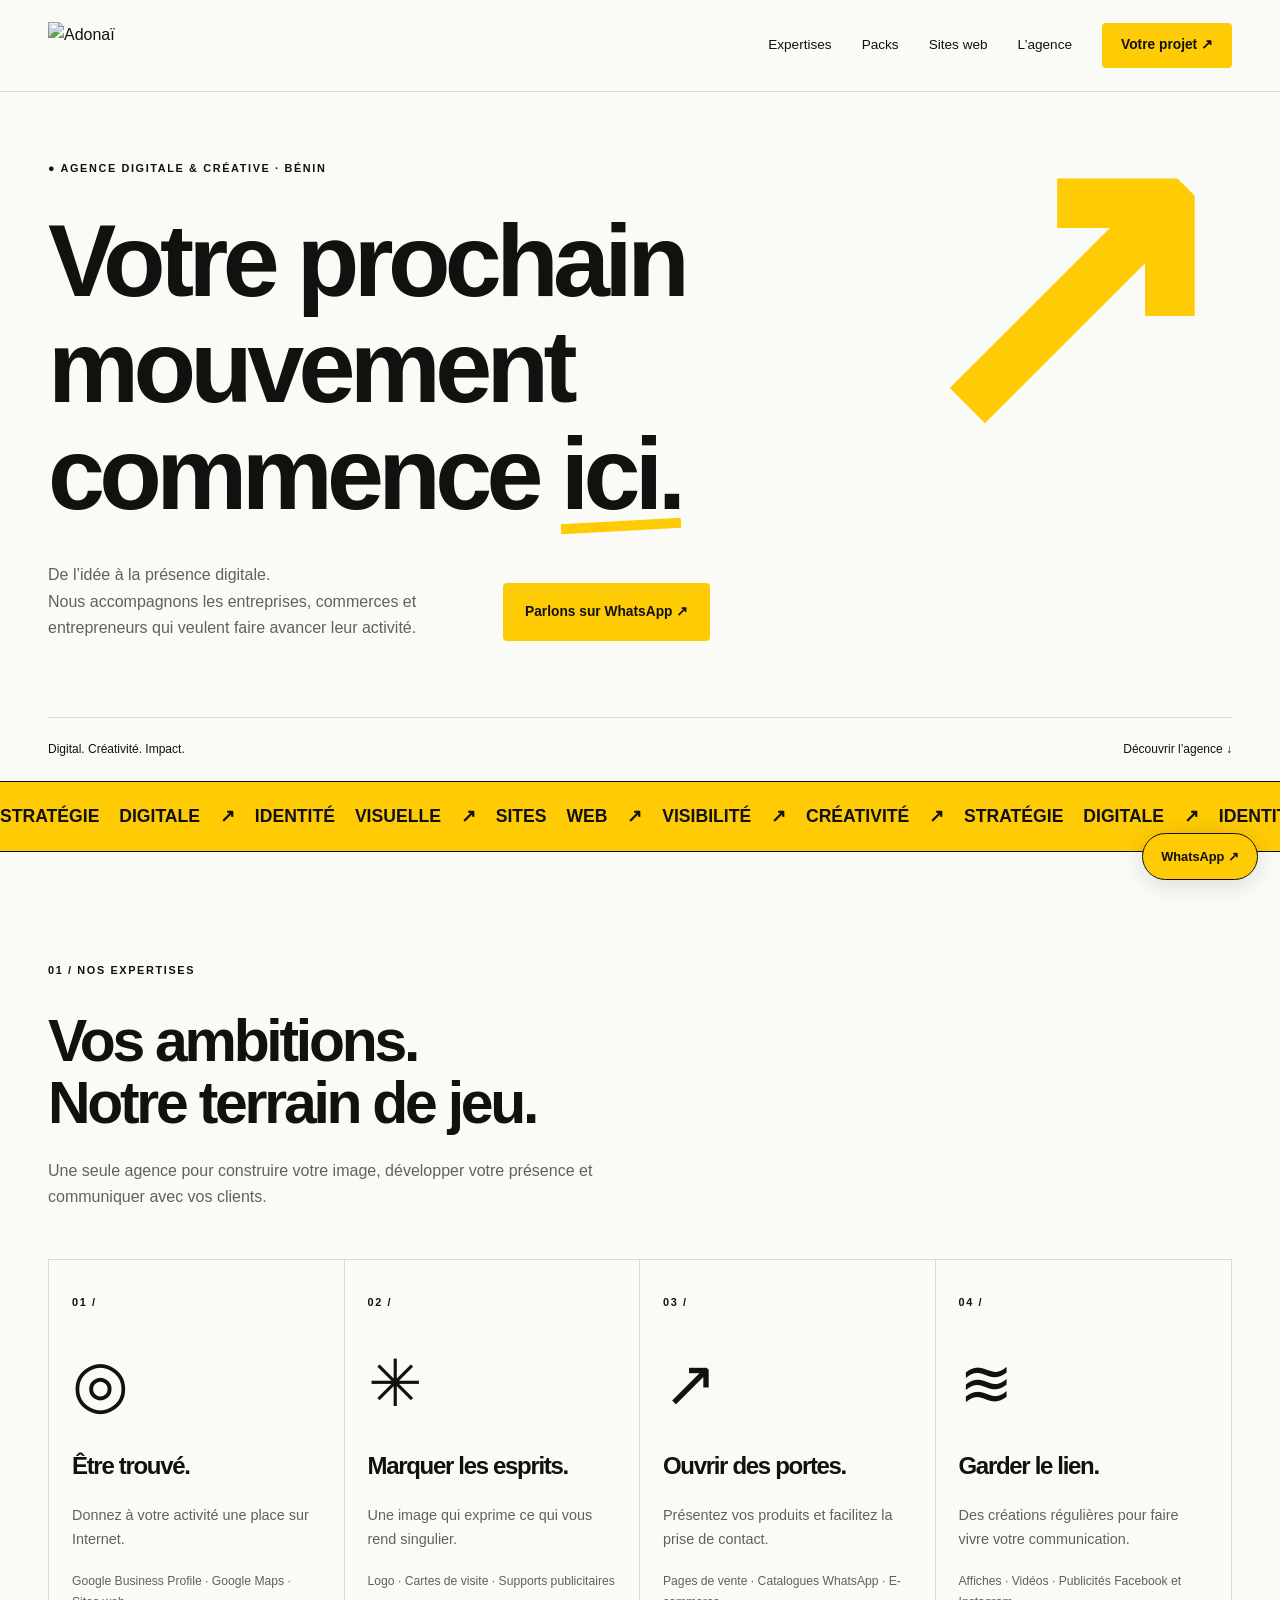
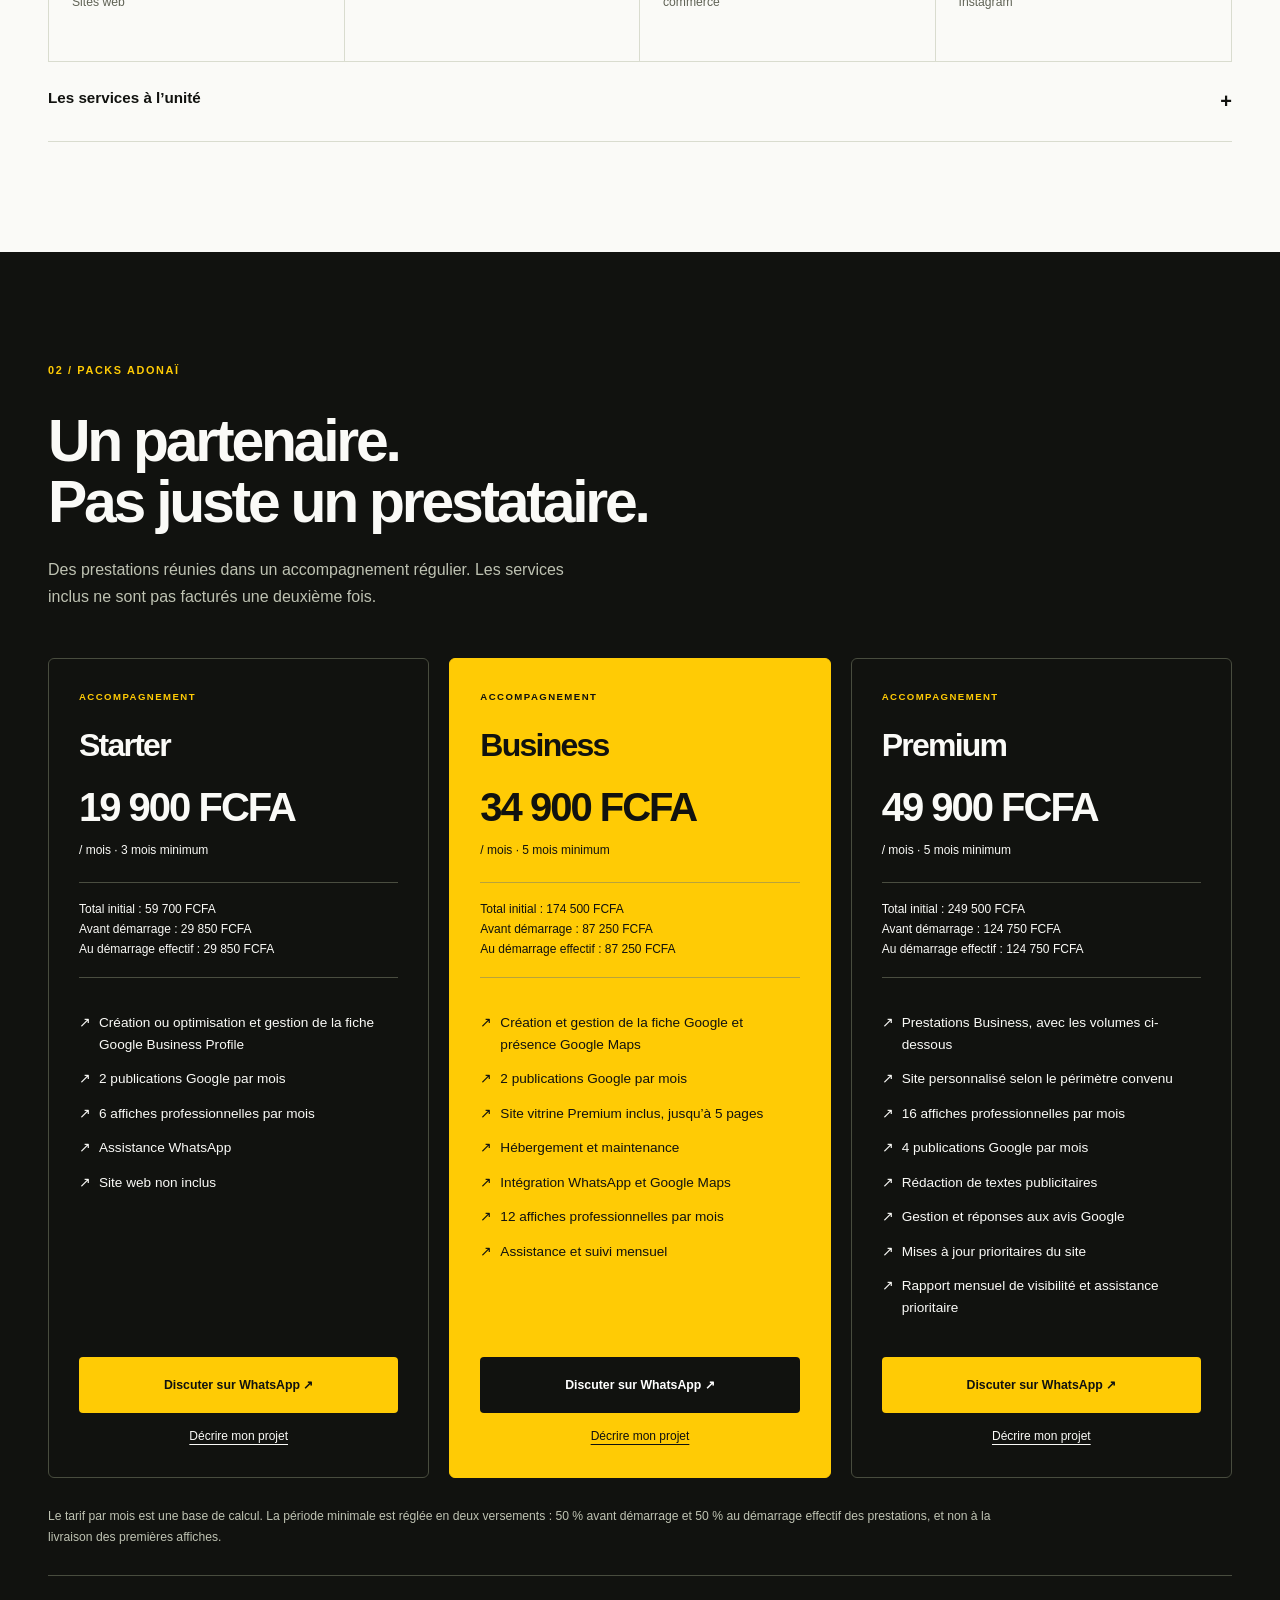
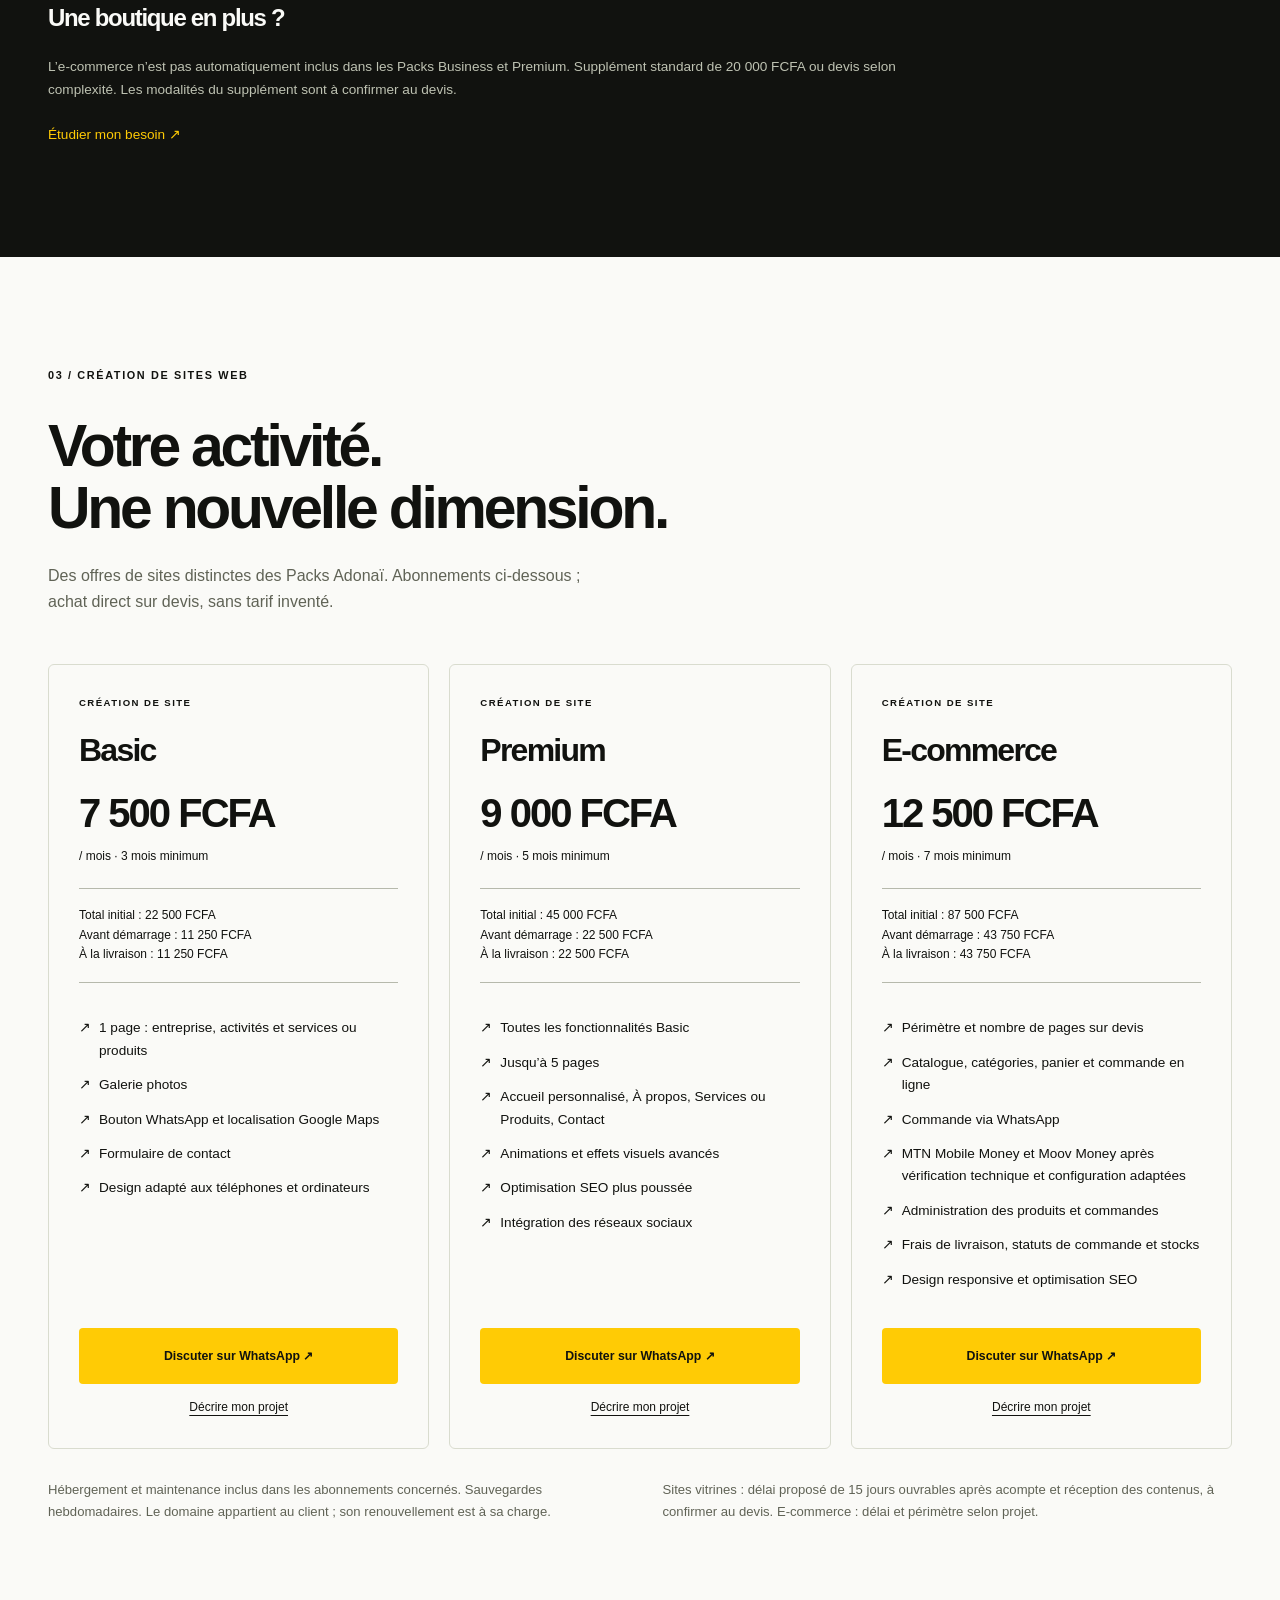
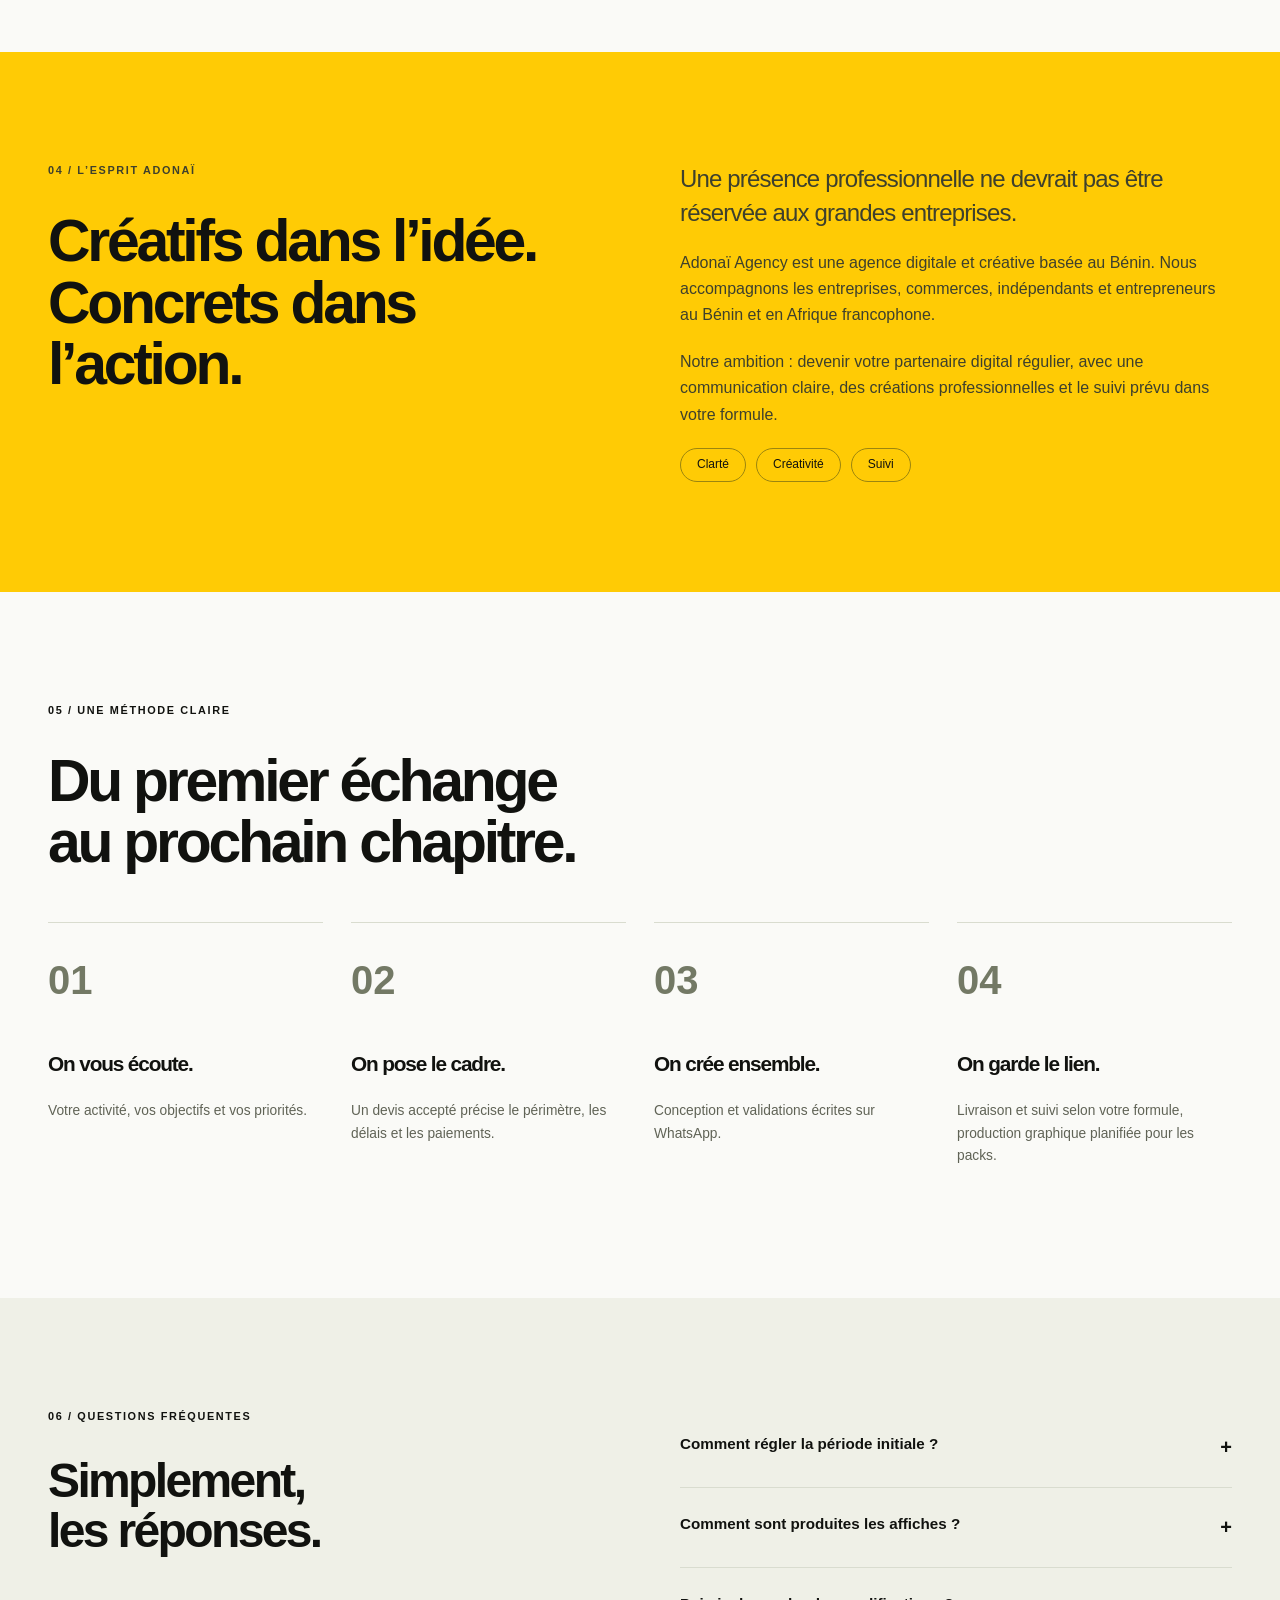
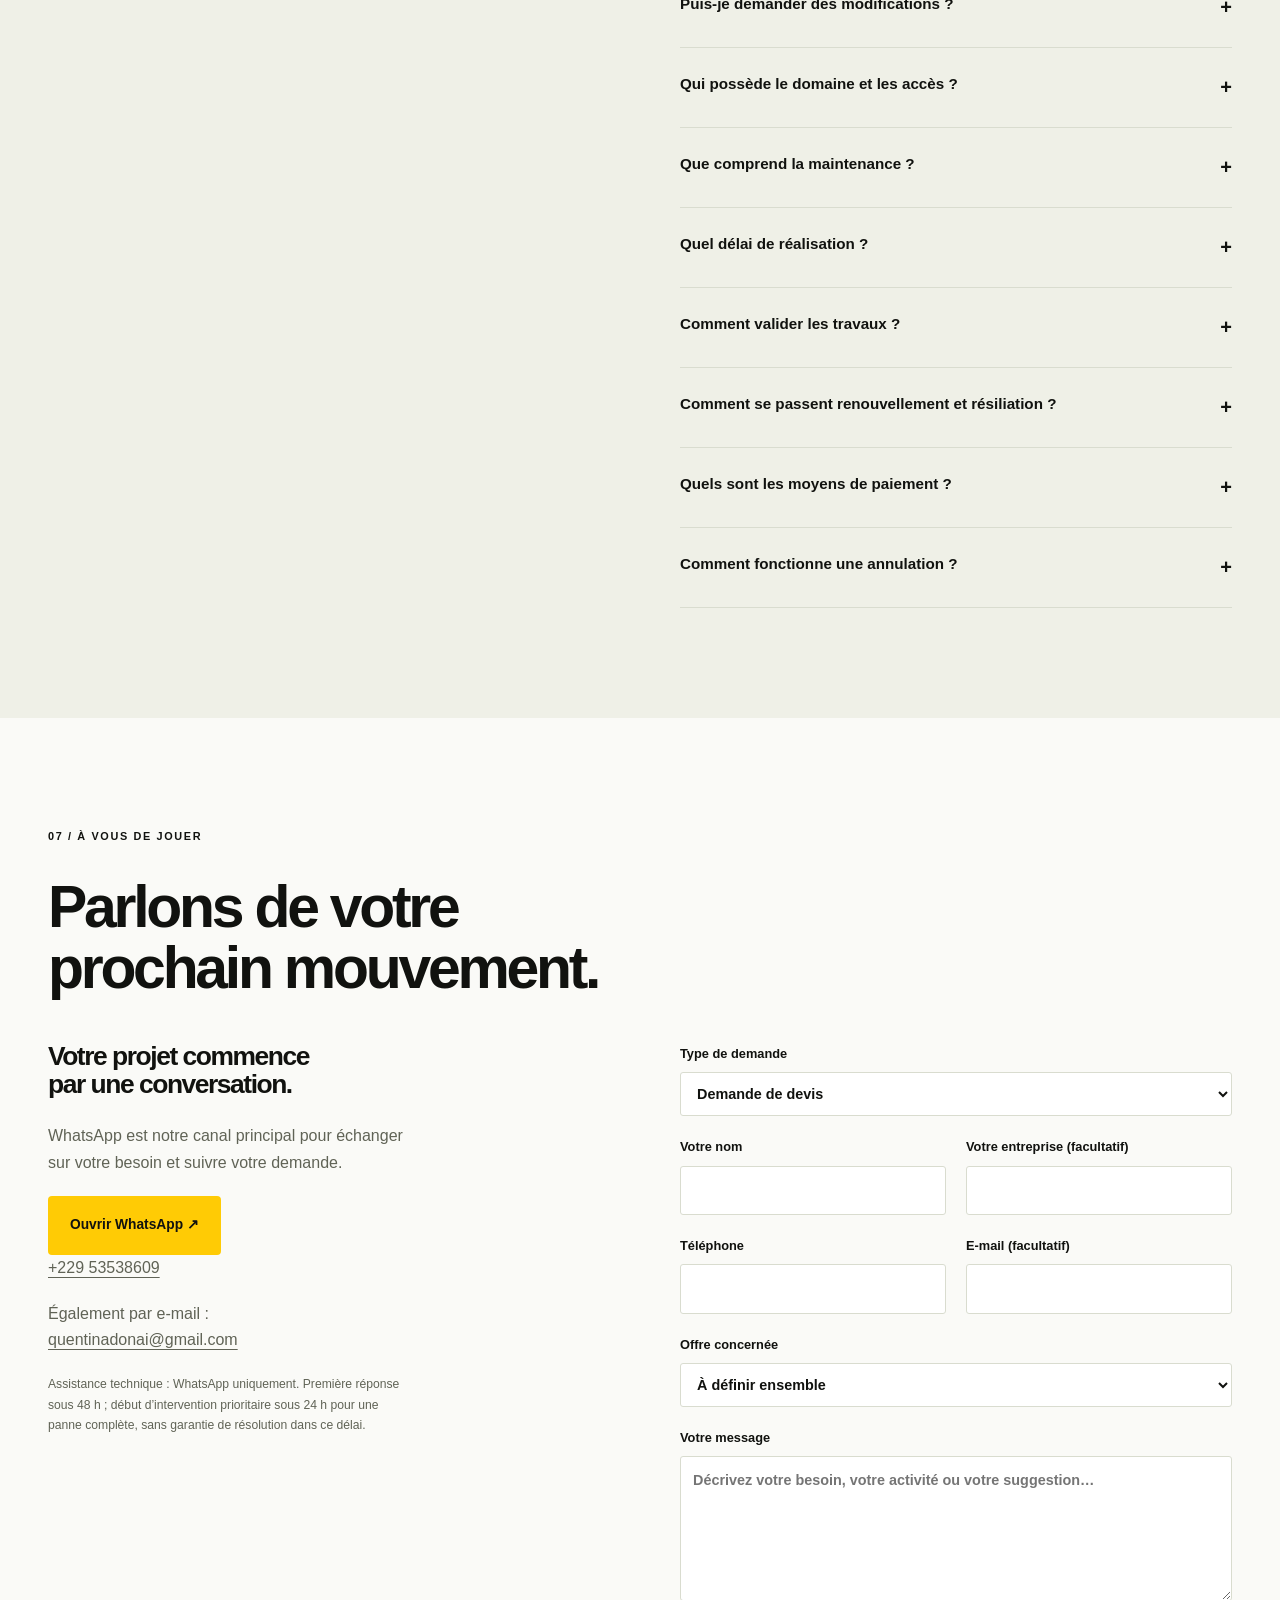
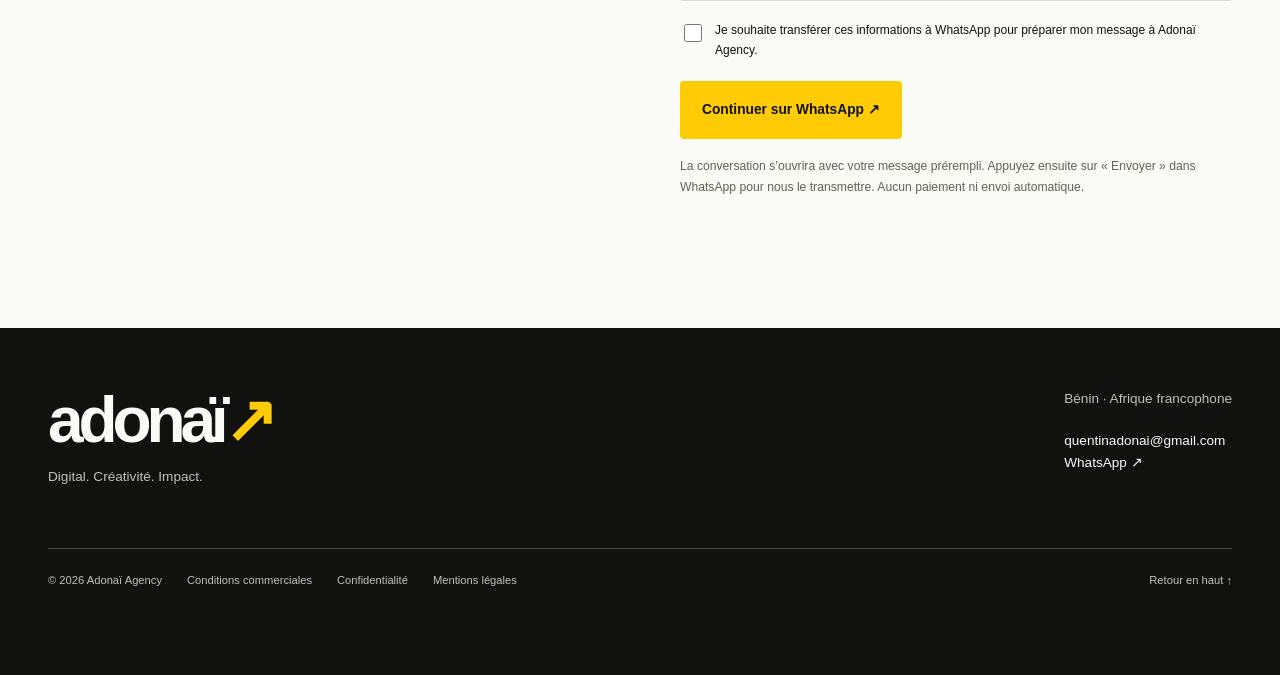
==== index.html @ ecc47500 "Add files via upload" ====
<!doctype html><html lang="fr"><head><meta charset="utf-8"><meta name="viewport" content="width=device-width,initial-scale=1"><title>Adonaï Agency — Digital. Créativité. Impact.</title><meta name="description" content="Agence digitale et créative au Bénin : sites web, identité visuelle, présence Google et accompagnement mensuel. Contactez Adonaï Agency sur WhatsApp."><meta name="theme-color" content="#ffcb05"><meta property="og:title" content="Adonaï Agency — Digital. Créativité. Impact."><meta property="og:description" content="Votre prochain mouvement commence ici. Agence digitale et créative au Bénin."><meta property="og:type" content="website"><link rel="icon" href="assets/icon.svg" type="image/svg+xml"><link rel="stylesheet" href="style.css"><script src="config.js" defer></script><script src="app.js" defer></script></head><body><a href="#main" class="skip">Aller au contenu</a><header><a class="logo" href="#accueil" aria-label="Adonaï Agency, accueil"><img src="assets/logo.webp" alt="Adonaï" width="1395" height="397"></a><button class="menu" aria-expanded="false" aria-controls="nav">Menu +</button><nav id="nav" aria-label="Navigation principale"><a href="#expertises">Expertises</a><a href="#packs">Packs</a><a href="#sites">Sites web</a><a href="#agence">L’agence</a><a href="#contact" class="button small">Votre projet ↗</a></nav></header><main id="main"><section class="hero wrap" id="accueil"><p class="eyebrow">● AGENCE DIGITALE & CRÉATIVE · BÉNIN</p><div class="hero-arrow" aria-hidden="true">↗</div><h1>Votre prochain<br>mouvement<br>commence <span>ici.</span></h1><div class="hero-bottom"><p>De l’idée à la présence digitale.<br>Nous accompagnons les entreprises, commerces et entrepreneurs qui veulent faire avancer leur activité.</p><a class="button" href="https://wa.me/22953538609" data-wa="Bonjour Adonaï Agency, je souhaite parler de mon projet digital.">Parlons sur WhatsApp ↗</a></div><div class="hero-foot"><span>Digital. Créativité. Impact.</span><a href="#expertises">Découvrir l’agence ↓</a></div></section><div class="ticker" aria-hidden="true"><span>STRATÉGIE DIGITALE ↗ IDENTITÉ VISUELLE ↗ SITES WEB ↗ VISIBILITÉ ↗ CRÉATIVITÉ ↗ STRATÉGIE DIGITALE ↗ IDENTITÉ VISUELLE ↗ SITES WEB ↗ VISIBILITÉ ↗</span></div><section id="expertises" class="section wrap"><div class="intro reveal"><p class="eyebrow">01 / NOS EXPERTISES</p><h2>Vos ambitions.<br>Notre terrain de jeu.</h2><p>Une seule agence pour construire votre image, développer votre présence et communiquer avec vos clients.</p></div><div class="expertises"><article class="expertise reveal"><span class="eyebrow">01 /</span><div class="glyph" aria-hidden="true">◎</div><h3>Être trouvé.</h3><p>Donnez à votre activité une place sur Internet.</p><p class="fine">Google Business Profile · Google Maps · Sites web</p></article><article class="expertise reveal"><span class="eyebrow">02 /</span><div class="glyph" aria-hidden="true">✳</div><h3>Marquer les esprits.</h3><p>Une image qui exprime ce qui vous rend singulier.</p><p class="fine">Logo · Cartes de visite · Supports publicitaires</p></article><article class="expertise reveal"><span class="eyebrow">03 /</span><div class="glyph" aria-hidden="true">↗</div><h3>Ouvrir des portes.</h3><p>Présentez vos produits et facilitez la prise de contact.</p><p class="fine">Pages de vente · Catalogues WhatsApp · E-commerce</p></article><article class="expertise reveal"><span class="eyebrow">04 /</span><div class="glyph" aria-hidden="true">≋</div><h3>Garder le lien.</h3><p>Des créations régulières pour faire vivre votre communication.</p><p class="fine">Affiches · Vidéos · Publicités Facebook et Instagram</p></article></div><details><summary>Les services à l’unité <span>+</span></summary><div class="price-list"><div><span>Création de logo</span><strong>5 000 FCFA</strong></div><div><span>Carte de visite professionnelle avec QR code</span><strong>3 000 FCFA</strong></div><div><span>Menu digital avec QR code</span><strong>5 000 FCFA</strong></div><div><span>Catalogue WhatsApp Business</span><strong>5 000 FCFA</strong></div><div><span>Affiche publicitaire supplémentaire</span><strong>2 000 FCFA</strong></div><div><span>Page de vente</span><strong>15 000 FCFA</strong></div><div><span>Vidéo publicitaire simple</span><strong>À partir de 10 000 FCFA</strong></div><div><span>Impression d’affiches</span><strong>Sur devis</strong></div><div><span>Gestion Facebook / Instagram Ads</span><strong>À partir de 10 000 FCFA, hors budget publicitaire</strong></div></div><p class="fine">Prestations à l’unité, sauf formule récurrente expressément proposée. Le budget publicitaire est distinct des frais de gestion.</p></details></section><section id="packs" class="section dark"><div class="wrap"><div class="intro reveal"><p class="eyebrow">02 / PACKS ADONAÏ</p><h2>Un partenaire.<br>Pas juste un prestataire.</h2><p>Des prestations réunies dans un accompagnement régulier. Les services inclus ne sont pas facturés une deuxième fois.</p></div><div class="cards"><article class="card reveal "><p class="eyebrow">ACCOMPAGNEMENT</p><h3>Starter</h3><div class="price">19 900 FCFA<small>/ mois · 3 mois minimum</small></div><div class="payment">Total initial : 59 700 FCFA<br>Avant démarrage : 29 850 FCFA<br>Au démarrage effectif : 29 850 FCFA</div><ul><li>Création ou optimisation et gestion de la fiche Google Business Profile</li><li>2 publications Google par mois</li><li>6 affiches professionnelles par mois</li><li>Assistance WhatsApp</li><li>Site web non inclus</li></ul><a class="button" href="https://wa.me/22953538609" data-wa="Bonjour Adonaï Agency, je suis intéressé(e) par le Pack Starter à 19 900 FCFA/mois. Je souhaite échanger sur mon projet.">Discuter sur WhatsApp ↗</a><a class="secondary" href="#contact" data-offer="Pack Starter">Décrire mon projet</a></article><article class="card reveal featured"><p class="eyebrow">ACCOMPAGNEMENT</p><h3>Business</h3><div class="price">34 900 FCFA<small>/ mois · 5 mois minimum</small></div><div class="payment">Total initial : 174 500 FCFA<br>Avant démarrage : 87 250 FCFA<br>Au démarrage effectif : 87 250 FCFA</div><ul><li>Création et gestion de la fiche Google et présence Google Maps</li><li>2 publications Google par mois</li><li>Site vitrine Premium inclus, jusqu’à 5 pages</li><li>Hébergement et maintenance</li><li>Intégration WhatsApp et Google Maps</li><li>12 affiches professionnelles par mois</li><li>Assistance et suivi mensuel</li></ul><a class="button" href="https://wa.me/22953538609" data-wa="Bonjour Adonaï Agency, je suis intéressé(e) par le Pack Business à 34 900 FCFA/mois. Je souhaite échanger sur mon projet.">Discuter sur WhatsApp ↗</a><a class="secondary" href="#contact" data-offer="Pack Business">Décrire mon projet</a></article><article class="card reveal "><p class="eyebrow">ACCOMPAGNEMENT</p><h3>Premium</h3><div class="price">49 900 FCFA<small>/ mois · 5 mois minimum</small></div><div class="payment">Total initial : 249 500 FCFA<br>Avant démarrage : 124 750 FCFA<br>Au démarrage effectif : 124 750 FCFA</div><ul><li>Prestations Business, avec les volumes ci-dessous</li><li>Site personnalisé selon le périmètre convenu</li><li>16 affiches professionnelles par mois</li><li>4 publications Google par mois</li><li>Rédaction de textes publicitaires</li><li>Gestion et réponses aux avis Google</li><li>Mises à jour prioritaires du site</li><li>Rapport mensuel de visibilité et assistance prioritaire</li></ul><a class="button" href="https://wa.me/22953538609" data-wa="Bonjour Adonaï Agency, je suis intéressé(e) par le Pack Premium à 49 900 FCFA/mois. Je souhaite échanger sur mon projet.">Discuter sur WhatsApp ↗</a><a class="secondary" href="#contact" data-offer="Pack Premium">Décrire mon projet</a></article></div><p class="fine notice">Le tarif par mois est une base de calcul. La période minimale est réglée en deux versements : 50 % avant démarrage et 50 % au démarrage effectif des prestations, et non à la livraison des premières affiches.</p><div class="option"><h3>Une boutique en plus ?</h3><p>L’e-commerce n’est pas automatiquement inclus dans les Packs Business et Premium. Supplément standard de 20 000 FCFA ou devis selon complexité. Les modalités du supplément sont à confirmer au devis.</p><a href="https://wa.me/22953538609" data-wa="Bonjour Adonaï Agency, je souhaite ajouter une boutique e-commerce à un pack. Pouvez-vous préciser le périmètre et les modalités du supplément ?">Étudier mon besoin ↗</a></div></div></section><section id="sites" class="section wrap"><div class="intro reveal"><p class="eyebrow">03 / CRÉATION DE SITES WEB</p><h2>Votre activité.<br>Une nouvelle dimension.</h2><p>Des offres de sites distinctes des Packs Adonaï. Abonnements ci-dessous ; achat direct sur devis, sans tarif inventé.</p></div><div class="cards"><article class="card reveal "><p class="eyebrow">CRÉATION DE SITE</p><h3>Basic</h3><div class="price">7 500 FCFA<small>/ mois · 3 mois minimum</small></div><div class="payment">Total initial : 22 500 FCFA<br>Avant démarrage : 11 250 FCFA<br>À la livraison : 11 250 FCFA</div><ul><li>1 page : entreprise, activités et services ou produits</li><li>Galerie photos</li><li>Bouton WhatsApp et localisation Google Maps</li><li>Formulaire de contact</li><li>Design adapté aux téléphones et ordinateurs</li></ul><a class="button" href="https://wa.me/22953538609" data-wa="Bonjour Adonaï Agency, je suis intéressé(e) par le Site Basic à 7 500 FCFA/mois. Je souhaite échanger sur mon projet.">Discuter sur WhatsApp ↗</a><a class="secondary" href="#contact" data-offer="Site Basic">Décrire mon projet</a></article><article class="card reveal "><p class="eyebrow">CRÉATION DE SITE</p><h3>Premium</h3><div class="price">9 000 FCFA<small>/ mois · 5 mois minimum</small></div><div class="payment">Total initial : 45 000 FCFA<br>Avant démarrage : 22 500 FCFA<br>À la livraison : 22 500 FCFA</div><ul><li>Toutes les fonctionnalités Basic</li><li>Jusqu’à 5 pages</li><li>Accueil personnalisé, À propos, Services ou Produits, Contact</li><li>Animations et effets visuels avancés</li><li>Optimisation SEO plus poussée</li><li>Intégration des réseaux sociaux</li></ul><a class="button" href="https://wa.me/22953538609" data-wa="Bonjour Adonaï Agency, je suis intéressé(e) par le Site Premium à 9 000 FCFA/mois. Je souhaite échanger sur mon projet.">Discuter sur WhatsApp ↗</a><a class="secondary" href="#contact" data-offer="Site Premium">Décrire mon projet</a></article><article class="card reveal "><p class="eyebrow">CRÉATION DE SITE</p><h3>E-commerce</h3><div class="price">12 500 FCFA<small>/ mois · 7 mois minimum</small></div><div class="payment">Total initial : 87 500 FCFA<br>Avant démarrage : 43 750 FCFA<br>À la livraison : 43 750 FCFA</div><ul><li>Périmètre et nombre de pages sur devis</li><li>Catalogue, catégories, panier et commande en ligne</li><li>Commande via WhatsApp</li><li>MTN Mobile Money et Moov Money après vérification technique et configuration adaptées</li><li>Administration des produits et commandes</li><li>Frais de livraison, statuts de commande et stocks</li><li>Design responsive et optimisation SEO</li></ul><a class="button" href="https://wa.me/22953538609" data-wa="Bonjour Adonaï Agency, je suis intéressé(e) par le Site E-commerce à 12 500 FCFA/mois. Je souhaite échanger sur mon projet.">Discuter sur WhatsApp ↗</a><a class="secondary" href="#contact" data-offer="Site E-commerce">Décrire mon projet</a></article></div><div class="notes"><p>Hébergement et maintenance inclus dans les abonnements concernés. Sauvegardes hebdomadaires. Le domaine appartient au client ; son renouvellement est à sa charge.</p><p>Sites vitrines : délai proposé de 15 jours ouvrables après acompte et réception des contenus, à confirmer au devis. E-commerce : délai et périmètre selon projet.</p></div></section><section id="agence" class="section yellow"><div class="wrap split"><div class="reveal"><p class="eyebrow">04 / L’ESPRIT ADONAÏ</p><h2>Créatifs dans l’idée.<br>Concrets dans<br>l’action.</h2></div><div class="reveal"><p class="lead">Une présence professionnelle ne devrait pas être réservée aux grandes entreprises.</p><p>Adonaï Agency est une agence digitale et créative basée au Bénin. Nous accompagnons les entreprises, commerces, indépendants et entrepreneurs au Bénin et en Afrique francophone.</p><p>Notre ambition : devenir votre partenaire digital régulier, avec une communication claire, des créations professionnelles et le suivi prévu dans votre formule.</p><div class="pills"><span>Clarté</span><span>Créativité</span><span>Suivi</span></div></div></div></section><section class="section wrap"><p class="eyebrow">05 / UNE MÉTHODE CLAIRE</p><h2>Du premier échange<br>au prochain chapitre.</h2><div class="steps"><article class="reveal"><b>01</b><h3>On vous écoute.</h3><p>Votre activité, vos objectifs et vos priorités.</p></article><article class="reveal"><b>02</b><h3>On pose le cadre.</h3><p>Un devis accepté précise le périmètre, les délais et les paiements.</p></article><article class="reveal"><b>03</b><h3>On crée ensemble.</h3><p>Conception et validations écrites sur WhatsApp.</p></article><article class="reveal"><b>04</b><h3>On garde le lien.</h3><p>Livraison et suivi selon votre formule, production graphique planifiée pour les packs.</p></article></div></section><section class="section soft"><div class="wrap split"><div><p class="eyebrow">06 / QUESTIONS FRÉQUENTES</p><h2>Simplement,<br>les réponses.</h2></div><div><details><summary>Comment régler la période initiale ?<span>+</span></summary><p>Les prix mensuels sont une base tarifaire, pas un échéancier mensuel initial. Pour les packs : 50 % du total de l’engagement avant démarrage, puis 50 % au démarrage effectif des prestations. Pour les abonnements de sites : 50 % avant travaux, puis 50 % à la livraison. Les conditions après l’engagement initial sont précisées au devis.</p></details><details><summary>Comment sont produites les affiches ?<span>+</span></summary><p>L’agence planifie les créations et les envoie chaque semaine selon le quota mensuel : 6, 12 ou 16. Vous fournissez les informations nécessaires. Formats : WhatsApp Status, Facebook et Instagram. Les quotas ne sont pas cumulables, mais les créations non livrées du fait de l’agence restent dues. Si les informations manquent malgré les sollicitations, les créations concernées peuvent être perdues en fin de mois.</p></details><details><summary>Puis-je demander des modifications ?<span>+</span></summary><p>Les modifications des créations incluses sont illimitées dans leur cadre prévu. Après validation et livraison : petite retouche d’affiche gratuite, reprise complète avec nouvelle conception à 2 000 FCFA. Pour un site : section 5 000 FCFA, page entière 10 000 FCFA, refonte complète 15 000 FCFA. Toute erreur de l’agence est corrigée gratuitement. Les travaux supplémentaires importants nécessitent votre accord.</p></details><details><summary>Qui possède le domaine et les accès ?<span>+</span></summary><p>Le domaine appartient au client. L’agence assure sa configuration ; son coût est intégré à la formule prévue, son renouvellement est à la charge du client. Le lien public du site est remis à la livraison. Les accès techniques ne sont pas remis automatiquement : conditions de remise, d’administration et de transfert à convenir au devis.</p></details><details><summary>Que comprend la maintenance ?<span>+</span></summary><p>Surveillance du site et de sa disponibilité, correction des bugs, mises à jour techniques et de sécurité, sauvegardes hebdomadaires, restauration en cas de problème technique, assistance WhatsApp et changements simples de téléphone, adresse et horaires. Les refontes et changements importants sont exclus. Le périmètre précis des restaurations et mises à jour est à convenir au contrat.</p></details><details><summary>Quel délai de réalisation ?<span>+</span></summary><p>Pour les sites vitrines, le délai proposé est de 15 jours ouvrables après réception de l’acompte et de tous les contenus nécessaires, à confirmer au devis. Le délai e-commerce dépend du projet. Le projet commence après acceptation du devis et paiement requis.</p></details><details><summary>Comment valider les travaux ?<span>+</span></summary><p>Vous disposez de 24 heures après réception pour transmettre vos observations ou votre accord écrit sur WhatsApp. Sans réponse, l’agence relance. Votre silence ne vaut pas automatiquement acceptation. Les conséquences d’une absence prolongée sont à préciser au contrat.</p></details><details><summary>Comment se passent renouvellement et résiliation ?<span>+</span></summary><p>Après engagement initial : renouvellement automatique mensuel jusqu’à résiliation, avec préavis de 30 jours. Délai de grâce de 7 jours après échéance impayée, puis suspension possible. Les conditions de reprise restent à convenir. En fin d’abonnement de site : suspension, conservation pendant 30 jours pour demander les éléments récupérables, puis suppression possible.</p></details><details><summary>Quels sont les moyens de paiement ?<span>+</span></summary><p>MTN Mobile Money, Moov Money et virement bancaire sont envisagés, à confirmer au devis. Ce site ne collecte pas de paiement. Les solutions Mobile Money proposées pour les boutiques clientes nécessitent une vérification technique et une configuration propres au projet.</p></details><details><summary>Comment fonctionne une annulation ?<span>+</span></summary><p>Avant travaux : remboursement selon les conditions du devis. Après démarrage : évaluation du travail, du temps et des frais engagés. Travail largement réalisé : remboursement partiel ou aucun remboursement selon les conditions acceptées. Travail entièrement réalisé et livré : pas de remboursement sauf engagement contraire ou erreur de l’agence. Les modalités doivent être formalisées dans le devis accepté.</p></details></div></div></section><section id="contact" class="section wrap"><p class="eyebrow">07 / À VOUS DE JOUER</p><h2>Parlons de votre<br>prochain mouvement.</h2><div class="split contact"><div><h3>Votre projet commence<br>par une conversation.</h3><p>WhatsApp est notre canal principal pour échanger sur votre besoin et suivre votre demande.</p><a class="button" href="https://wa.me/22953538609" data-wa="Bonjour Adonaï Agency, je souhaite échanger avec vous.">Ouvrir WhatsApp ↗</a><p><a href="tel:+22953538609">+229 53538609</a></p><p>Également par e-mail :<br><a href="mailto:quentinadonai@gmail.com">quentinadonai@gmail.com</a></p><p class="fine">Assistance technique : WhatsApp uniquement. Première réponse sous 48 h ; début d’intervention prioritaire sous 24 h pour une panne complète, sans garantie de résolution dans ce délai.</p></div><form id="contact-form"><label>Type de demande<select name="type"><option>Demande de devis</option><option>Renseignement</option><option>Suggestion</option></select></label><div class="form-row"><label>Votre nom<input name="nom" autocomplete="name" required maxlength="100"></label><label>Votre entreprise (facultatif)<input name="entreprise" autocomplete="organization" maxlength="150"></label></div><div class="form-row"><label>Téléphone<input name="telephone" type="tel" autocomplete="tel" required maxlength="40"></label><label>E-mail (facultatif)<input name="email" type="email" autocomplete="email" maxlength="200"></label></div><label>Offre concernée<select name="offre" id="offer"><option>À définir ensemble</option><option>Pack Starter</option><option>Pack Business</option><option>Pack Premium</option><option>Site Basic</option><option>Site Premium</option><option>Site E-commerce</option><option>Service à l’unité</option></select></label><label>Votre message<textarea name="message" required minlength="10" maxlength="2500" rows="5" placeholder="Décrivez votre besoin, votre activité ou votre suggestion…"></textarea></label><label class="check"><input type="checkbox" required> Je souhaite transférer ces informations à WhatsApp pour préparer mon message à Adonaï Agency.</label><button class="button" type="submit">Continuer sur WhatsApp ↗</button><p class="fine">La conversation s’ouvrira avec votre message prérempli. Appuyez ensuite sur « Envoyer » dans WhatsApp pour nous le transmettre. Aucun paiement ni envoi automatique.</p><div id="result" hidden><p role="status">Votre message est préparé, mais pas encore envoyé.</p><textarea id="prepared" readonly rows="7" aria-label="Votre message préparé"></textarea><a id="retry" class="button">Ouvrir de nouveau WhatsApp ↗</a><button type="button" id="copy">Copier le message</button><p id="copy-status" role="status"></p></div></form></div></section></main><footer class="dark"><div class="wrap"><div class="footer-top"><div class="footer-word">adonaï<span>↗</span><p>Digital. Créativité. Impact.</p></div><div><p>Bénin · Afrique francophone</p><a href="mailto:quentinadonai@gmail.com">quentinadonai@gmail.com</a><br><a href="https://wa.me/22953538609" data-wa="Bonjour Adonaï Agency, je souhaite vous contacter.">WhatsApp ↗</a></div></div><div class="footer-bottom"><span>© <span id="year"></span> Adonaï Agency</span><button data-info="conditions">Conditions commerciales</button><button data-info="privacy">Confidentialité</button><button data-info="legal">Mentions légales</button><a href="#accueil">Retour en haut ↑</a></div></div></footer><a class="floating" href="https://wa.me/22953538609" data-wa="Bonjour Adonaï Agency, je souhaite parler de mon projet." aria-label="Contacter Adonaï Agency sur WhatsApp">WhatsApp ↗</a><dialog id="dialog"><div class="dialog-top"><h2 id="dialog-title"></h2><button id="close" aria-label="Fermer">×</button></div><div id="dialog-body"></div></dialog></body></html>
---- style.css ----
*{box-sizing:border-box} :root{--yellow:#ffcb05;--ink:#11120f;--paper:#fafaf7;--muted:#606356;--line:#d9dccf}html{scroll-behavior:smooth;scroll-padding-top:100px}body{margin:0;background:var(--paper);color:var(--ink);font-family:Arial,Helvetica,sans-serif;line-height:1.65}h1,h2,h3{line-height:1.04;letter-spacing:-.055em;margin:0 0 25px}h1{font-size:clamp(3.8rem,8vw,8rem);position:relative;z-index:1}h2{font-size:clamp(2.6rem,4.6vw,4.8rem)}h3{font-size:1.65rem}p{color:var(--muted);margin:0 0 20px}a{color:inherit;text-decoration:none}button,input,select,textarea{font:inherit}button,summary{cursor:pointer}a:focus-visible,button:focus-visible,summary:focus-visible,input:focus-visible,textarea:focus-visible,select:focus-visible{outline:3px solid #9b6800;outline-offset:5px}.wrap{max-width:1300px;width:calc(100% - 96px);margin:auto}.section{padding:110px 0}.intro{max-width:760px;margin-bottom:48px}.intro>p:last-child{max-width:550px}.eyebrow{font-size:.68rem;letter-spacing:.15em;font-weight:700;color:inherit;margin-bottom:30px}header{position:sticky;top:0;z-index:20;height:92px;padding:0 48px;display:flex;align-items:center;justify-content:space-between;background:#fafaf7f5;border-bottom:1px solid var(--line)}.logo img{width:165px;height:auto;display:block;mix-blend-mode:multiply}nav{display:flex;align-items:center;gap:30px;font-size:.85rem}.button{display:inline-flex;align-items:center;justify-content:space-between;gap:20px;background:var(--yellow);border:1px solid transparent;border-radius:4px;color:var(--ink);font-size:.86rem;font-weight:700;padding:17px 21px;transition:transform .2s,background .2s;text-align:left}.button:hover{background:#ffda47;transform:translateY(-3px)}.small{padding:10px 18px}.menu{display:none}.hero{position:relative;padding-top:68px;overflow:hidden}.hero h1 span{position:relative}.hero h1 span:after{content:'';position:absolute;height:10px;background:var(--yellow);bottom:0;left:0;right:0;z-index:-1;transform:rotate(-3deg)}.hero-arrow{position:absolute;font-size:400px;font-weight:700;color:var(--yellow);right:0;top:0;line-height:1;animation:float 7s ease-in-out infinite}.hero-bottom{display:flex;gap:55px;align-items:center;position:relative;z-index:1;max-width:800px;margin-top:35px}.hero-bottom p{max-width:400px}.hero-foot{display:flex;justify-content:space-between;border-top:1px solid var(--line);padding:22px 0;margin-top:55px;font-size:.75rem}.ticker{overflow:hidden;background:var(--yellow);padding:20px 0;border-block:1px solid var(--ink)}.ticker span{display:block;width:max-content;white-space:nowrap;font-size:1.1rem;font-weight:700;word-spacing:15px;animation:marquee 40s linear infinite}.expertises{display:grid;grid-template-columns:repeat(4,1fr);border:1px solid var(--line)}.expertise{padding:28px 23px;border-right:1px solid var(--line);transition:background .25s}.expertise:last-child{border:0}.expertise:hover{background:#f0f1e9}.expertise p{font-size:.9rem}.expertise h3{font-size:1.5rem}.glyph{font-size:65px;height:140px;display:flex;align-items:center}.fine{font-size:.76rem!important;line-height:1.7}details{border-bottom:1px solid var(--line)}summary{display:flex;justify-content:space-between;gap:20px;padding:23px 0;font-weight:700;font-size:.95rem;list-style:none}summary::-webkit-details-marker{display:none}summary span{font-size:1.25rem}details[open] summary span{transform:rotate(45deg)}details>p{font-size:.88rem}.price-list>div{display:flex;justify-content:space-between;gap:25px;padding:15px 0;border-top:1px solid var(--line);font-size:.86rem}.price-list strong{text-align:right;max-width:45%}.dark{background:var(--ink);color:var(--paper)}.dark p{color:#bec2b2}.dark .eyebrow{color:var(--yellow)}.cards{display:grid;grid-template-columns:repeat(3,1fr);gap:20px}.card{display:flex;flex-direction:column;border:1px solid var(--line);border-radius:6px;padding:30px}.dark .card{border-color:#484c3e}.card.featured{background:var(--yellow);color:var(--ink);border-color:var(--yellow)}.featured .eyebrow{color:var(--ink)}.card .eyebrow{font-size:.6rem;margin-bottom:24px}.card h3{font-size:2rem}.price{font-size:2.5rem;line-height:1;letter-spacing:-.05em;font-weight:700}.price small{display:block;font-size:.75rem;letter-spacing:0;font-weight:400;margin-top:14px;line-height:1.6}.payment{font-size:.75rem;border-block:1px solid #7c816c88;padding:17px 0;margin:22px 0}.card ul{list-style:none;padding:0;flex:1;font-size:.85rem;margin:0 0 25px}.card li{position:relative;padding-left:20px;margin:12px 0}.card li:before{content:'↗';position:absolute;left:0}.card .button{font-size:.77rem;justify-content:center}.featured .button{color:white;background:var(--ink)}.secondary{font-size:.75rem;text-align:center;padding-top:14px;text-decoration:underline;text-underline-offset:4px}.notice{max-width:950px;margin:28px 0}.option{border-top:1px solid #484c3e;padding-top:30px;margin-top:25px}.option h3{font-size:1.5rem}.option p{max-width:850px;font-size:.85rem}.option>a{font-size:.85rem;color:var(--yellow)}.notes{display:grid;grid-template-columns:1fr 1fr;gap:45px;margin-top:30px;font-size:.82rem}.yellow{background:var(--yellow)}.yellow p{color:#3e402d}.split{display:grid;grid-template-columns:1fr 1fr;gap:80px}.lead{font-size:1.5rem;line-height:1.4;letter-spacing:-.035em}.pills{display:flex;gap:10px}.pills span{border:1px solid #9c850f;border-radius:30px;padding:6px 16px;font-size:.75rem}.steps{display:grid;grid-template-columns:repeat(4,1fr);gap:28px;margin-top:50px}.steps article{border-top:1px solid var(--line);padding-top:24px}.steps b{font-size:2.5rem;color:#737965;display:block;margin-bottom:40px}.steps h3{font-size:1.3rem}.steps p{font-size:.86rem}.soft{background:#eff0e7}.soft h2{font-size:3rem}.contact{margin-top:45px}.contact>div>p{max-width:360px}.contact a:not(.button){overflow-wrap:anywhere;text-decoration:underline;text-underline-offset:4px}label{display:block;font-size:.8rem;font-weight:700;margin-bottom:20px}.form-row{display:grid;grid-template-columns:1fr 1fr;gap:20px}input,select,textarea{display:block;width:100%;padding:12px;border:1px solid var(--line);border-radius:3px;background:white;color:var(--ink);font-size:.9rem;margin-top:8px;min-width:0}textarea{resize:vertical}.check{display:flex;align-items:flex-start;gap:10px;font-size:.75rem;font-weight:400}.check input{width:18px;height:18px;flex-shrink:0;margin-top:3px}form>.fine{margin-top:17px}#result{background:#eeefe5;padding:20px}#result .button{margin:15px 0}#copy{padding:8px 14px;background:white;border:1px solid var(--line)}footer{padding:60px 0 85px}.footer-top{display:flex;justify-content:space-between;gap:30px;padding-bottom:45px}.footer-word{font-size:4rem;font-weight:800;letter-spacing:-.08em;line-height:1}.footer-word span{color:var(--yellow)}.footer-word p{font-size:.85rem;letter-spacing:0;font-weight:400;margin-top:18px}.footer-top>div:last-child{font-size:.85rem}.footer-bottom{display:flex;align-items:center;flex-wrap:wrap;gap:25px;border-top:1px solid #484c3e;padding-top:22px;font-size:.7rem;color:#bec2b2}.footer-bottom button{background:none;border:0;padding:0;color:inherit;font-size:inherit;cursor:pointer}.footer-bottom>a{margin-left:auto}.floating{position:fixed;bottom:20px;right:22px;z-index:15;padding:12px 18px;border-radius:40px;background:var(--yellow);color:var(--ink);font-size:.8rem;font-weight:700;box-shadow:0 4px 25px #0002;border:1px solid var(--ink)}dialog{background:var(--paper);border:0;border-radius:8px;max-width:800px;width:calc(100% - 32px);max-height:85vh;padding:30px}dialog::backdrop{background:#0009}.dialog-top{display:flex;justify-content:space-between;gap:20px}.dialog-top h2{font-size:2rem}.dialog-top button{background:none;border:0;font-size:2rem;align-self:flex-start}.dialog-top~div{font-size:.87rem}#dialog-body h3{font-size:1.2rem;margin-top:28px}.skip{position:fixed;top:-100px;left:15px;background:var(--yellow);padding:15px;z-index:100}.skip:focus{top:10px}[hidden]{display:none!important}.js .reveal{opacity:0;transform:translateY(18px);transition:opacity .6s,transform .6s}.js .reveal.visible{opacity:1;transform:none}@keyframes float{50%{transform:translateY(18px) rotate(3deg)}}@keyframes marquee{to{transform:translateX(-42%)}}@media(max-width:1050px){.wrap{width:calc(100% - 48px)}header{padding:0 24px}nav{gap:20px}.hero-arrow{right:-90px;opacity:.55}.card{padding:22px}.split{gap:35px}.expertises{grid-template-columns:1fr 1fr}.expertise:nth-child(2){border-right:0}.expertise:nth-child(-n+2){border-bottom:1px solid var(--line)}}@media(max-width:760px){header{height:76px}.logo img{width:130px}.menu{display:block;border:1px solid var(--line);background:transparent;padding:7px 12px;font-size:.8rem}nav{display:none;position:absolute;top:76px;left:0;right:0;padding:25px;background:var(--paper);border-bottom:1px solid var(--line);flex-direction:column;align-items:stretch}nav.open{display:flex}.section{padding:70px 0}.hero{padding-top:40px}h1{font-size:clamp(3.05rem,11vw,5rem)}.hero>.eyebrow{font-size:.56rem}.hero-arrow{font-size:250px;top:90px;right:-75px;opacity:.28}.hero-bottom{display:block}.hero-bottom .button{margin-top:5px}.hero-foot{font-size:.65rem;gap:20px;margin-top:38px}.cards,.split,.notes{grid-template-columns:1fr}.card{padding:27px}.expertise{padding:22px 17px}.expertise h3{font-size:1.25rem}.expertise p{font-size:.82rem}.glyph{height:110px}.steps{grid-template-columns:1fr 1fr}.steps b{margin-bottom:25px}.steps h3{font-size:1.2rem}.soft h2{font-size:2.5rem}.form-row{grid-template-columns:1fr;gap:0}.footer-top{flex-direction:column}.footer-bottom{gap:17px}.footer-bottom>a{margin-left:0}.notes{gap:0}.price-list>div{font-size:.78rem}.floating{bottom:12px;right:12px}.contact{gap:30px}}@media(prefers-reduced-motion:reduce){html{scroll-behavior:auto}*,*::before,*::after{animation:none!important;transition:none!important}.js .reveal{opacity:1;transform:none}}
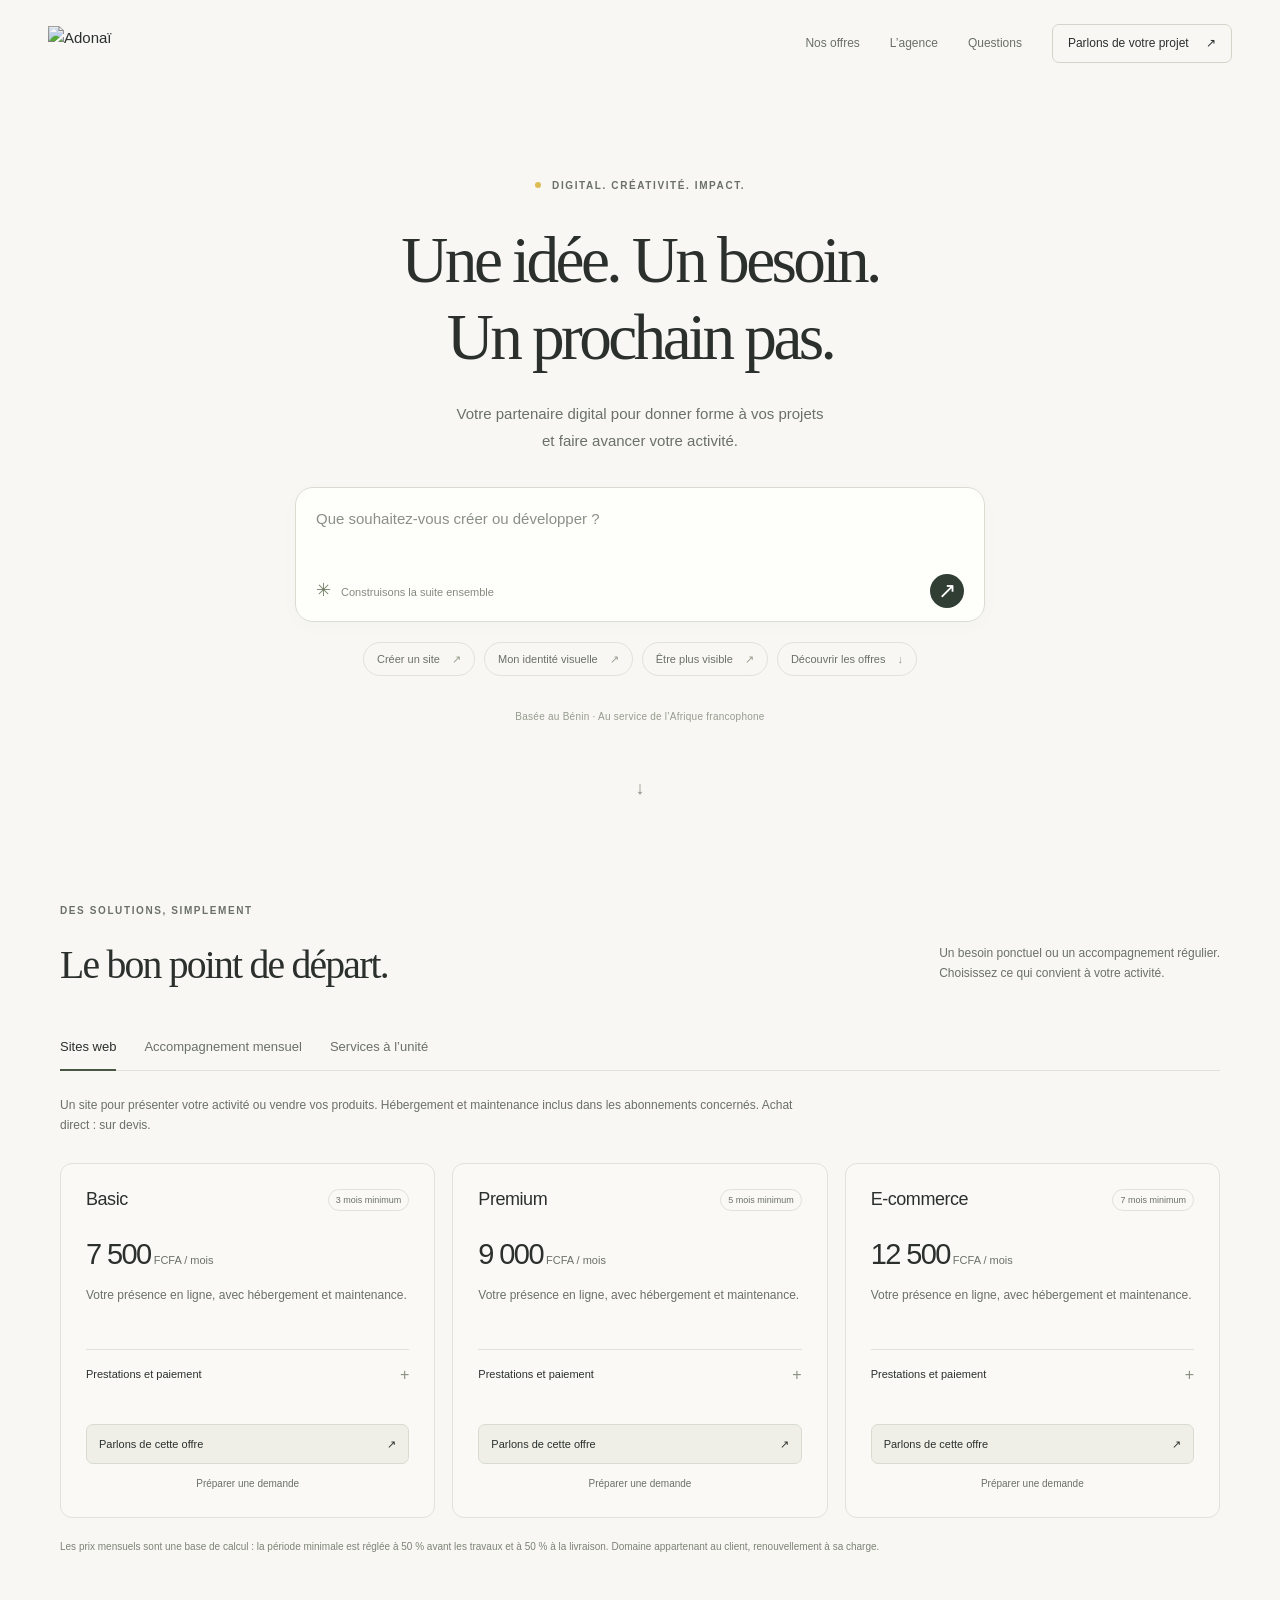
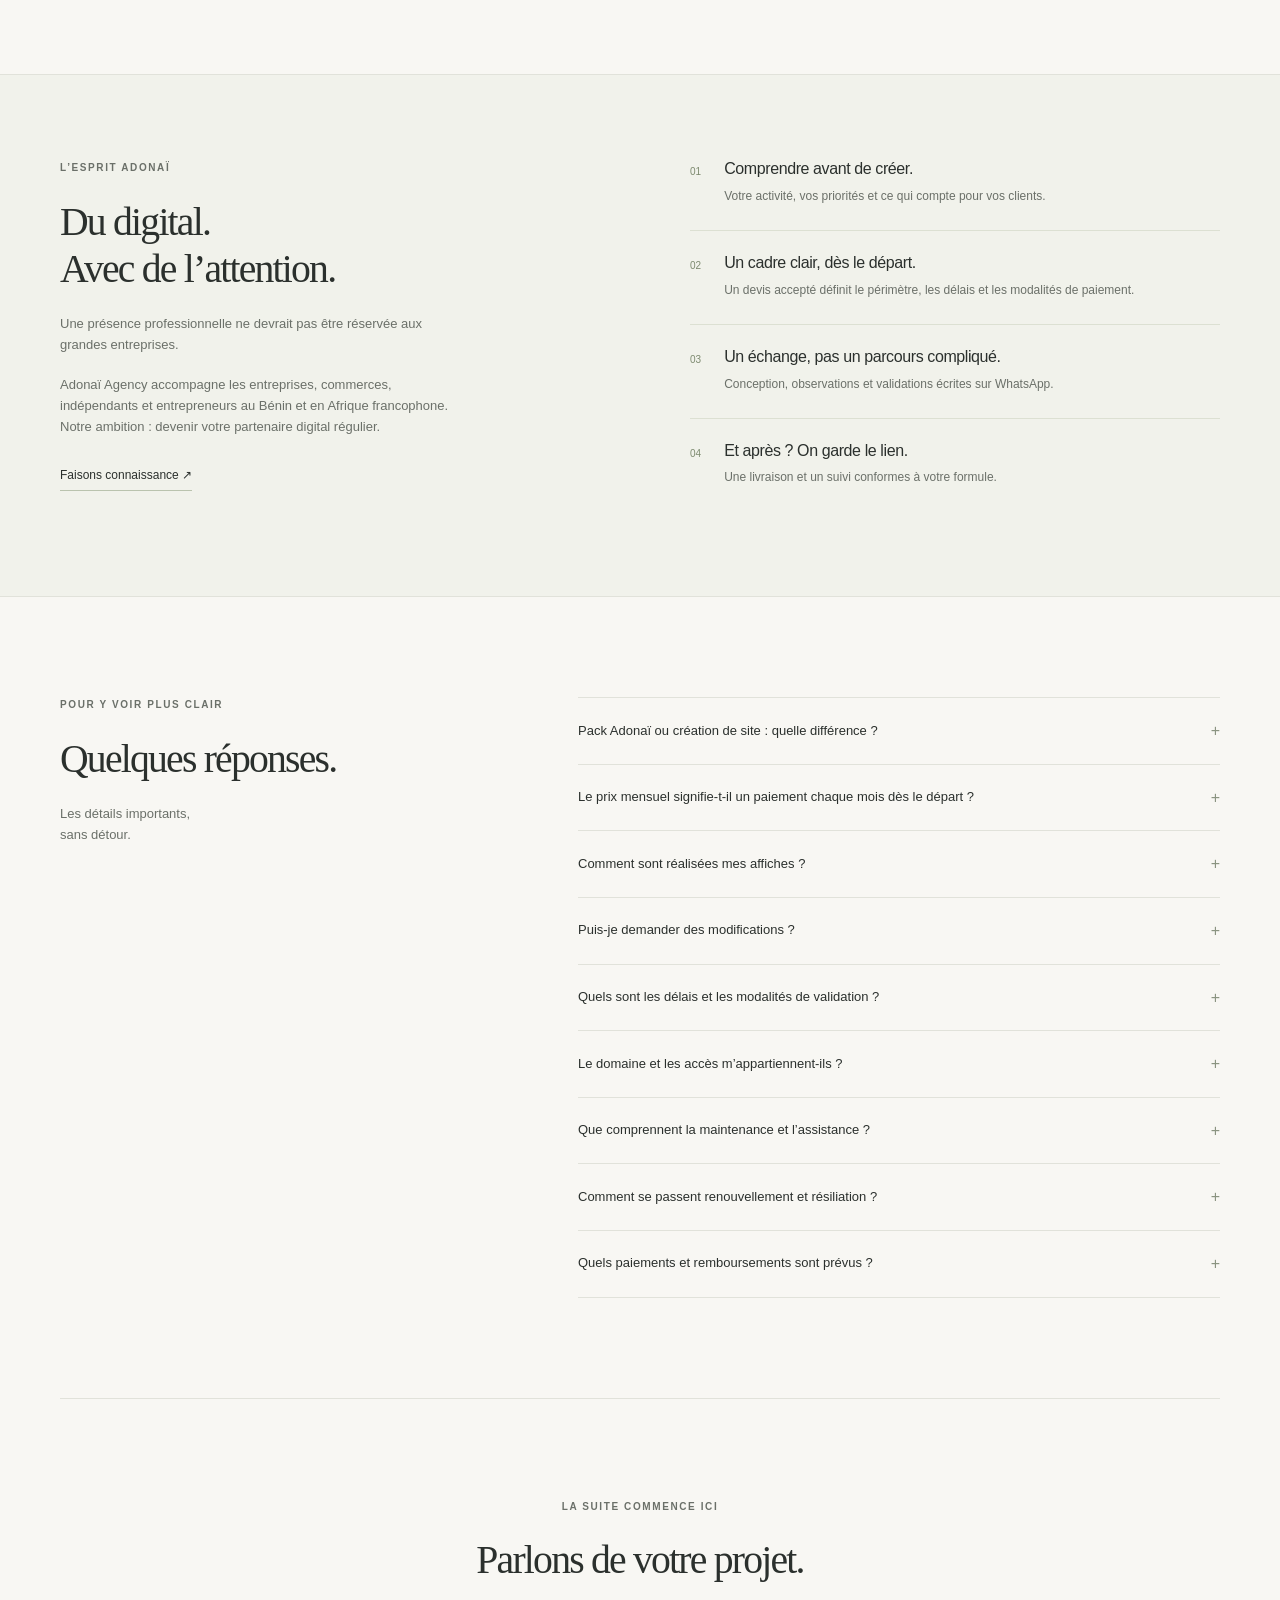
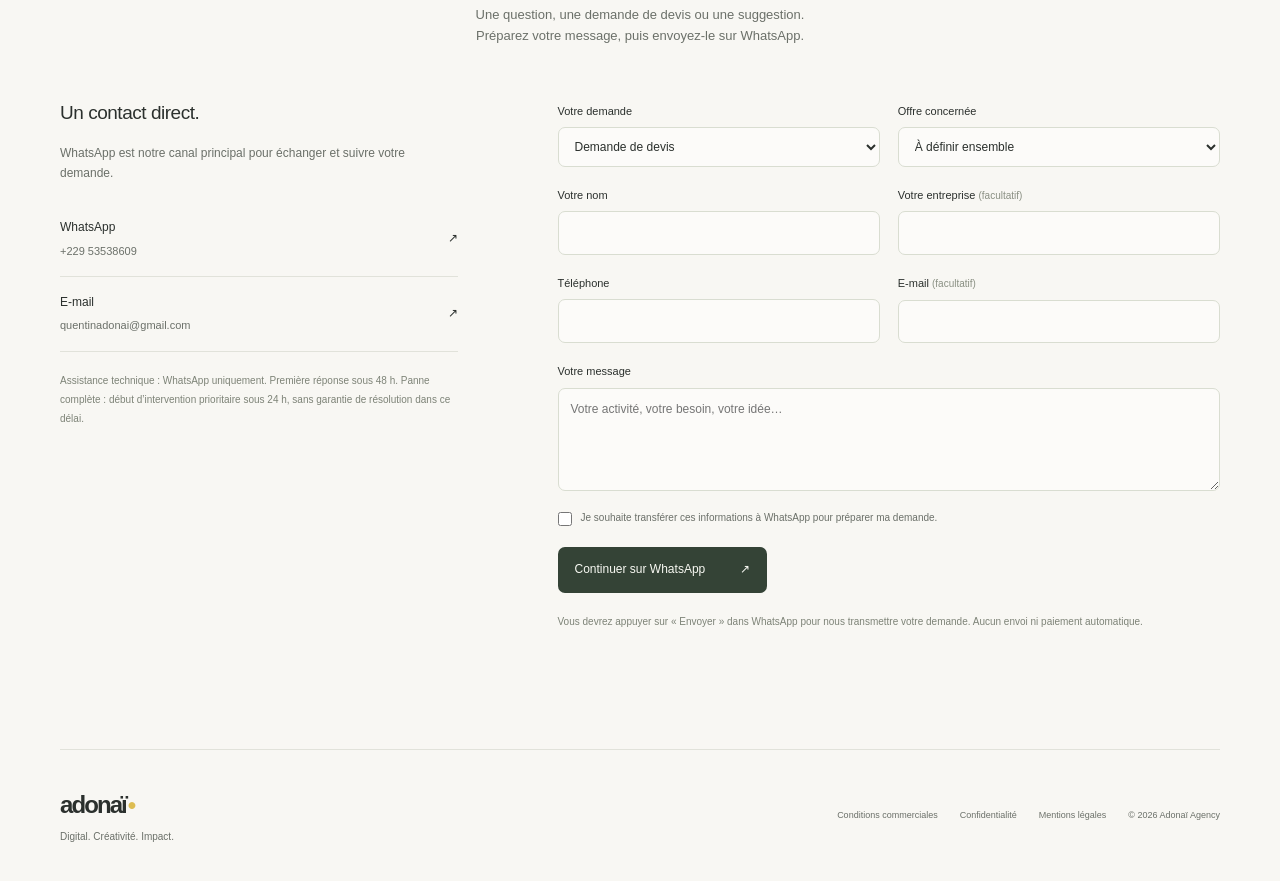
==== commit abe25871: "Add files via upload Nouveau design épuré" ====
--- a/index.html
+++ b/index.html
@@ -1 +1 @@
-<!doctype html><html lang="fr"><head><meta charset="utf-8"><meta name="viewport" content="width=device-width,initial-scale=1"><title>Adonaï Agency — Digital. Créativité. Impact.</title><meta name="description" content="Agence digitale et créative au Bénin : sites web, identité visuelle, présence Google et accompagnement mensuel. Contactez Adonaï Agency sur WhatsApp."><meta name="theme-color" content="#ffcb05"><meta property="og:title" content="Adonaï Agency — Digital. Créativité. Impact."><meta property="og:description" content="Votre prochain mouvement commence ici. Agence digitale et créative au Bénin."><meta property="og:type" content="website"><link rel="icon" href="assets/icon.svg" type="image/svg+xml"><link rel="stylesheet" href="style.css"><script src="config.js" defer></script><script src="app.js" defer></script></head><body><a href="#main" class="skip">Aller au contenu</a><header><a class="logo" href="#accueil" aria-label="Adonaï Agency, accueil"><img src="assets/logo.webp" alt="Adonaï" width="1395" height="397"></a><button class="menu" aria-expanded="false" aria-controls="nav">Menu +</button><nav id="nav" aria-label="Navigation principale"><a href="#expertises">Expertises</a><a href="#packs">Packs</a><a href="#sites">Sites web</a><a href="#agence">L’agence</a><a href="#contact" class="button small">Votre projet ↗</a></nav></header><main id="main"><section class="hero wrap" id="accueil"><p class="eyebrow">● AGENCE DIGITALE & CRÉATIVE · BÉNIN</p><div class="hero-arrow" aria-hidden="true">↗</div><h1>Votre prochain<br>mouvement<br>commence <span>ici.</span></h1><div class="hero-bottom"><p>De l’idée à la présence digitale.<br>Nous accompagnons les entreprises, commerces et entrepreneurs qui veulent faire avancer leur activité.</p><a class="button" href="https://wa.me/22953538609" data-wa="Bonjour Adonaï Agency, je souhaite parler de mon projet digital.">Parlons sur WhatsApp ↗</a></div><div class="hero-foot"><span>Digital. Créativité. Impact.</span><a href="#expertises">Découvrir l’agence ↓</a></div></section><div class="ticker" aria-hidden="true"><span>STRATÉGIE DIGITALE ↗ IDENTITÉ VISUELLE ↗ SITES WEB ↗ VISIBILITÉ ↗ CRÉATIVITÉ ↗ STRATÉGIE DIGITALE ↗ IDENTITÉ VISUELLE ↗ SITES WEB ↗ VISIBILITÉ ↗</span></div><section id="expertises" class="section wrap"><div class="intro reveal"><p class="eyebrow">01 / NOS EXPERTISES</p><h2>Vos ambitions.<br>Notre terrain de jeu.</h2><p>Une seule agence pour construire votre image, développer votre présence et communiquer avec vos clients.</p></div><div class="expertises"><article class="expertise reveal"><span class="eyebrow">01 /</span><div class="glyph" aria-hidden="true">◎</div><h3>Être trouvé.</h3><p>Donnez à votre activité une place sur Internet.</p><p class="fine">Google Business Profile · Google Maps · Sites web</p></article><article class="expertise reveal"><span class="eyebrow">02 /</span><div class="glyph" aria-hidden="true">✳</div><h3>Marquer les esprits.</h3><p>Une image qui exprime ce qui vous rend singulier.</p><p class="fine">Logo · Cartes de visite · Supports publicitaires</p></article><article class="expertise reveal"><span class="eyebrow">03 /</span><div class="glyph" aria-hidden="true">↗</div><h3>Ouvrir des portes.</h3><p>Présentez vos produits et facilitez la prise de contact.</p><p class="fine">Pages de vente · Catalogues WhatsApp · E-commerce</p></article><article class="expertise reveal"><span class="eyebrow">04 /</span><div class="glyph" aria-hidden="true">≋</div><h3>Garder le lien.</h3><p>Des créations régulières pour faire vivre votre communication.</p><p class="fine">Affiches · Vidéos · Publicités Facebook et Instagram</p></article></div><details><summary>Les services à l’unité <span>+</span></summary><div class="price-list"><div><span>Création de logo</span><strong>5 000 FCFA</strong></div><div><span>Carte de visite professionnelle avec QR code</span><strong>3 000 FCFA</strong></div><div><span>Menu digital avec QR code</span><strong>5 000 FCFA</strong></div><div><span>Catalogue WhatsApp Business</span><strong>5 000 FCFA</strong></div><div><span>Affiche publicitaire supplémentaire</span><strong>2 000 FCFA</strong></div><div><span>Page de vente</span><strong>15 000 FCFA</strong></div><div><span>Vidéo publicitaire simple</span><strong>À partir de 10 000 FCFA</strong></div><div><span>Impression d’affiches</span><strong>Sur devis</strong></div><div><span>Gestion Facebook / Instagram Ads</span><strong>À partir de 10 000 FCFA, hors budget publicitaire</strong></div></div><p class="fine">Prestations à l’unité, sauf formule récurrente expressément proposée. Le budget publicitaire est distinct des frais de gestion.</p></details></section><section id="packs" class="section dark"><div class="wrap"><div class="intro reveal"><p class="eyebrow">02 / PACKS ADONAÏ</p><h2>Un partenaire.<br>Pas juste un prestataire.</h2><p>Des prestations réunies dans un accompagnement régulier. Les services inclus ne sont pas facturés une deuxième fois.</p></div><div class="cards"><article class="card reveal "><p class="eyebrow">ACCOMPAGNEMENT</p><h3>Starter</h3><div class="price">19 900 FCFA<small>/ mois · 3 mois minimum</small></div><div class="payment">Total initial : 59 700 FCFA<br>Avant démarrage : 29 850 FCFA<br>Au démarrage effectif : 29 850 FCFA</div><ul><li>Création ou optimisation et gestion de la fiche Google Business Profile</li><li>2 publications Google par mois</li><li>6 affiches professionnelles par mois</li><li>Assistance WhatsApp</li><li>Site web non inclus</li></ul><a class="button" href="https://wa.me/22953538609" data-wa="Bonjour Adonaï Agency, je suis intéressé(e) par le Pack Starter à 19 900 FCFA/mois. Je souhaite échanger sur mon projet.">Discuter sur WhatsApp ↗</a><a class="secondary" href="#contact" data-offer="Pack Starter">Décrire mon projet</a></article><article class="card reveal featured"><p class="eyebrow">ACCOMPAGNEMENT</p><h3>Business</h3><div class="price">34 900 FCFA<small>/ mois · 5 mois minimum</small></div><div class="payment">Total initial : 174 500 FCFA<br>Avant démarrage : 87 250 FCFA<br>Au démarrage effectif : 87 250 FCFA</div><ul><li>Création et gestion de la fiche Google et présence Google Maps</li><li>2 publications Google par mois</li><li>Site vitrine Premium inclus, jusqu’à 5 pages</li><li>Hébergement et maintenance</li><li>Intégration WhatsApp et Google Maps</li><li>12 affiches professionnelles par mois</li><li>Assistance et suivi mensuel</li></ul><a class="button" href="https://wa.me/22953538609" data-wa="Bonjour Adonaï Agency, je suis intéressé(e) par le Pack Business à 34 900 FCFA/mois. Je souhaite échanger sur mon projet.">Discuter sur WhatsApp ↗</a><a class="secondary" href="#contact" data-offer="Pack Business">Décrire mon projet</a></article><article class="card reveal "><p class="eyebrow">ACCOMPAGNEMENT</p><h3>Premium</h3><div class="price">49 900 FCFA<small>/ mois · 5 mois minimum</small></div><div class="payment">Total initial : 249 500 FCFA<br>Avant démarrage : 124 750 FCFA<br>Au démarrage effectif : 124 750 FCFA</div><ul><li>Prestations Business, avec les volumes ci-dessous</li><li>Site personnalisé selon le périmètre convenu</li><li>16 affiches professionnelles par mois</li><li>4 publications Google par mois</li><li>Rédaction de textes publicitaires</li><li>Gestion et réponses aux avis Google</li><li>Mises à jour prioritaires du site</li><li>Rapport mensuel de visibilité et assistance prioritaire</li></ul><a class="button" href="https://wa.me/22953538609" data-wa="Bonjour Adonaï Agency, je suis intéressé(e) par le Pack Premium à 49 900 FCFA/mois. Je souhaite échanger sur mon projet.">Discuter sur WhatsApp ↗</a><a class="secondary" href="#contact" data-offer="Pack Premium">Décrire mon projet</a></article></div><p class="fine notice">Le tarif par mois est une base de calcul. La période minimale est réglée en deux versements : 50 % avant démarrage et 50 % au démarrage effectif des prestations, et non à la livraison des premières affiches.</p><div class="option"><h3>Une boutique en plus ?</h3><p>L’e-commerce n’est pas automatiquement inclus dans les Packs Business et Premium. Supplément standard de 20 000 FCFA ou devis selon complexité. Les modalités du supplément sont à confirmer au devis.</p><a href="https://wa.me/22953538609" data-wa="Bonjour Adonaï Agency, je souhaite ajouter une boutique e-commerce à un pack. Pouvez-vous préciser le périmètre et les modalités du supplément ?">Étudier mon besoin ↗</a></div></div></section><section id="sites" class="section wrap"><div class="intro reveal"><p class="eyebrow">03 / CRÉATION DE SITES WEB</p><h2>Votre activité.<br>Une nouvelle dimension.</h2><p>Des offres de sites distinctes des Packs Adonaï. Abonnements ci-dessous ; achat direct sur devis, sans tarif inventé.</p></div><div class="cards"><article class="card reveal "><p class="eyebrow">CRÉATION DE SITE</p><h3>Basic</h3><div class="price">7 500 FCFA<small>/ mois · 3 mois minimum</small></div><div class="payment">Total initial : 22 500 FCFA<br>Avant démarrage : 11 250 FCFA<br>À la livraison : 11 250 FCFA</div><ul><li>1 page : entreprise, activités et services ou produits</li><li>Galerie photos</li><li>Bouton WhatsApp et localisation Google Maps</li><li>Formulaire de contact</li><li>Design adapté aux téléphones et ordinateurs</li></ul><a class="button" href="https://wa.me/22953538609" data-wa="Bonjour Adonaï Agency, je suis intéressé(e) par le Site Basic à 7 500 FCFA/mois. Je souhaite échanger sur mon projet.">Discuter sur WhatsApp ↗</a><a class="secondary" href="#contact" data-offer="Site Basic">Décrire mon projet</a></article><article class="card reveal "><p class="eyebrow">CRÉATION DE SITE</p><h3>Premium</h3><div class="price">9 000 FCFA<small>/ mois · 5 mois minimum</small></div><div class="payment">Total initial : 45 000 FCFA<br>Avant démarrage : 22 500 FCFA<br>À la livraison : 22 500 FCFA</div><ul><li>Toutes les fonctionnalités Basic</li><li>Jusqu’à 5 pages</li><li>Accueil personnalisé, À propos, Services ou Produits, Contact</li><li>Animations et effets visuels avancés</li><li>Optimisation SEO plus poussée</li><li>Intégration des réseaux sociaux</li></ul><a class="button" href="https://wa.me/22953538609" data-wa="Bonjour Adonaï Agency, je suis intéressé(e) par le Site Premium à 9 000 FCFA/mois. Je souhaite échanger sur mon projet.">Discuter sur WhatsApp ↗</a><a class="secondary" href="#contact" data-offer="Site Premium">Décrire mon projet</a></article><article class="card reveal "><p class="eyebrow">CRÉATION DE SITE</p><h3>E-commerce</h3><div class="price">12 500 FCFA<small>/ mois · 7 mois minimum</small></div><div class="payment">Total initial : 87 500 FCFA<br>Avant démarrage : 43 750 FCFA<br>À la livraison : 43 750 FCFA</div><ul><li>Périmètre et nombre de pages sur devis</li><li>Catalogue, catégories, panier et commande en ligne</li><li>Commande via WhatsApp</li><li>MTN Mobile Money et Moov Money après vérification technique et configuration adaptées</li><li>Administration des produits et commandes</li><li>Frais de livraison, statuts de commande et stocks</li><li>Design responsive et optimisation SEO</li></ul><a class="button" href="https://wa.me/22953538609" data-wa="Bonjour Adonaï Agency, je suis intéressé(e) par le Site E-commerce à 12 500 FCFA/mois. Je souhaite échanger sur mon projet.">Discuter sur WhatsApp ↗</a><a class="secondary" href="#contact" data-offer="Site E-commerce">Décrire mon projet</a></article></div><div class="notes"><p>Hébergement et maintenance inclus dans les abonnements concernés. Sauvegardes hebdomadaires. Le domaine appartient au client ; son renouvellement est à sa charge.</p><p>Sites vitrines : délai proposé de 15 jours ouvrables après acompte et réception des contenus, à confirmer au devis. E-commerce : délai et périmètre selon projet.</p></div></section><section id="agence" class="section yellow"><div class="wrap split"><div class="reveal"><p class="eyebrow">04 / L’ESPRIT ADONAÏ</p><h2>Créatifs dans l’idée.<br>Concrets dans<br>l’action.</h2></div><div class="reveal"><p class="lead">Une présence professionnelle ne devrait pas être réservée aux grandes entreprises.</p><p>Adonaï Agency est une agence digitale et créative basée au Bénin. Nous accompagnons les entreprises, commerces, indépendants et entrepreneurs au Bénin et en Afrique francophone.</p><p>Notre ambition : devenir votre partenaire digital régulier, avec une communication claire, des créations professionnelles et le suivi prévu dans votre formule.</p><div class="pills"><span>Clarté</span><span>Créativité</span><span>Suivi</span></div></div></div></section><section class="section wrap"><p class="eyebrow">05 / UNE MÉTHODE CLAIRE</p><h2>Du premier échange<br>au prochain chapitre.</h2><div class="steps"><article class="reveal"><b>01</b><h3>On vous écoute.</h3><p>Votre activité, vos objectifs et vos priorités.</p></article><article class="reveal"><b>02</b><h3>On pose le cadre.</h3><p>Un devis accepté précise le périmètre, les délais et les paiements.</p></article><article class="reveal"><b>03</b><h3>On crée ensemble.</h3><p>Conception et validations écrites sur WhatsApp.</p></article><article class="reveal"><b>04</b><h3>On garde le lien.</h3><p>Livraison et suivi selon votre formule, production graphique planifiée pour les packs.</p></article></div></section><section class="section soft"><div class="wrap split"><div><p class="eyebrow">06 / QUESTIONS FRÉQUENTES</p><h2>Simplement,<br>les réponses.</h2></div><div><details><summary>Comment régler la période initiale ?<span>+</span></summary><p>Les prix mensuels sont une base tarifaire, pas un échéancier mensuel initial. Pour les packs : 50 % du total de l’engagement avant démarrage, puis 50 % au démarrage effectif des prestations. Pour les abonnements de sites : 50 % avant travaux, puis 50 % à la livraison. Les conditions après l’engagement initial sont précisées au devis.</p></details><details><summary>Comment sont produites les affiches ?<span>+</span></summary><p>L’agence planifie les créations et les envoie chaque semaine selon le quota mensuel : 6, 12 ou 16. Vous fournissez les informations nécessaires. Formats : WhatsApp Status, Facebook et Instagram. Les quotas ne sont pas cumulables, mais les créations non livrées du fait de l’agence restent dues. Si les informations manquent malgré les sollicitations, les créations concernées peuvent être perdues en fin de mois.</p></details><details><summary>Puis-je demander des modifications ?<span>+</span></summary><p>Les modifications des créations incluses sont illimitées dans leur cadre prévu. Après validation et livraison : petite retouche d’affiche gratuite, reprise complète avec nouvelle conception à 2 000 FCFA. Pour un site : section 5 000 FCFA, page entière 10 000 FCFA, refonte complète 15 000 FCFA. Toute erreur de l’agence est corrigée gratuitement. Les travaux supplémentaires importants nécessitent votre accord.</p></details><details><summary>Qui possède le domaine et les accès ?<span>+</span></summary><p>Le domaine appartient au client. L’agence assure sa configuration ; son coût est intégré à la formule prévue, son renouvellement est à la charge du client. Le lien public du site est remis à la livraison. Les accès techniques ne sont pas remis automatiquement : conditions de remise, d’administration et de transfert à convenir au devis.</p></details><details><summary>Que comprend la maintenance ?<span>+</span></summary><p>Surveillance du site et de sa disponibilité, correction des bugs, mises à jour techniques et de sécurité, sauvegardes hebdomadaires, restauration en cas de problème technique, assistance WhatsApp et changements simples de téléphone, adresse et horaires. Les refontes et changements importants sont exclus. Le périmètre précis des restaurations et mises à jour est à convenir au contrat.</p></details><details><summary>Quel délai de réalisation ?<span>+</span></summary><p>Pour les sites vitrines, le délai proposé est de 15 jours ouvrables après réception de l’acompte et de tous les contenus nécessaires, à confirmer au devis. Le délai e-commerce dépend du projet. Le projet commence après acceptation du devis et paiement requis.</p></details><details><summary>Comment valider les travaux ?<span>+</span></summary><p>Vous disposez de 24 heures après réception pour transmettre vos observations ou votre accord écrit sur WhatsApp. Sans réponse, l’agence relance. Votre silence ne vaut pas automatiquement acceptation. Les conséquences d’une absence prolongée sont à préciser au contrat.</p></details><details><summary>Comment se passent renouvellement et résiliation ?<span>+</span></summary><p>Après engagement initial : renouvellement automatique mensuel jusqu’à résiliation, avec préavis de 30 jours. Délai de grâce de 7 jours après échéance impayée, puis suspension possible. Les conditions de reprise restent à convenir. En fin d’abonnement de site : suspension, conservation pendant 30 jours pour demander les éléments récupérables, puis suppression possible.</p></details><details><summary>Quels sont les moyens de paiement ?<span>+</span></summary><p>MTN Mobile Money, Moov Money et virement bancaire sont envisagés, à confirmer au devis. Ce site ne collecte pas de paiement. Les solutions Mobile Money proposées pour les boutiques clientes nécessitent une vérification technique et une configuration propres au projet.</p></details><details><summary>Comment fonctionne une annulation ?<span>+</span></summary><p>Avant travaux : remboursement selon les conditions du devis. Après démarrage : évaluation du travail, du temps et des frais engagés. Travail largement réalisé : remboursement partiel ou aucun remboursement selon les conditions acceptées. Travail entièrement réalisé et livré : pas de remboursement sauf engagement contraire ou erreur de l’agence. Les modalités doivent être formalisées dans le devis accepté.</p></details></div></div></section><section id="contact" class="section wrap"><p class="eyebrow">07 / À VOUS DE JOUER</p><h2>Parlons de votre<br>prochain mouvement.</h2><div class="split contact"><div><h3>Votre projet commence<br>par une conversation.</h3><p>WhatsApp est notre canal principal pour échanger sur votre besoin et suivre votre demande.</p><a class="button" href="https://wa.me/22953538609" data-wa="Bonjour Adonaï Agency, je souhaite échanger avec vous.">Ouvrir WhatsApp ↗</a><p><a href="tel:+22953538609">+229 53538609</a></p><p>Également par e-mail :<br><a href="mailto:quentinadonai@gmail.com">quentinadonai@gmail.com</a></p><p class="fine">Assistance technique : WhatsApp uniquement. Première réponse sous 48 h ; début d’intervention prioritaire sous 24 h pour une panne complète, sans garantie de résolution dans ce délai.</p></div><form id="contact-form"><label>Type de demande<select name="type"><option>Demande de devis</option><option>Renseignement</option><option>Suggestion</option></select></label><div class="form-row"><label>Votre nom<input name="nom" autocomplete="name" required maxlength="100"></label><label>Votre entreprise (facultatif)<input name="entreprise" autocomplete="organization" maxlength="150"></label></div><div class="form-row"><label>Téléphone<input name="telephone" type="tel" autocomplete="tel" required maxlength="40"></label><label>E-mail (facultatif)<input name="email" type="email" autocomplete="email" maxlength="200"></label></div><label>Offre concernée<select name="offre" id="offer"><option>À définir ensemble</option><option>Pack Starter</option><option>Pack Business</option><option>Pack Premium</option><option>Site Basic</option><option>Site Premium</option><option>Site E-commerce</option><option>Service à l’unité</option></select></label><label>Votre message<textarea name="message" required minlength="10" maxlength="2500" rows="5" placeholder="Décrivez votre besoin, votre activité ou votre suggestion…"></textarea></label><label class="check"><input type="checkbox" required> Je souhaite transférer ces informations à WhatsApp pour préparer mon message à Adonaï Agency.</label><button class="button" type="submit">Continuer sur WhatsApp ↗</button><p class="fine">La conversation s’ouvrira avec votre message prérempli. Appuyez ensuite sur « Envoyer » dans WhatsApp pour nous le transmettre. Aucun paiement ni envoi automatique.</p><div id="result" hidden><p role="status">Votre message est préparé, mais pas encore envoyé.</p><textarea id="prepared" readonly rows="7" aria-label="Votre message préparé"></textarea><a id="retry" class="button">Ouvrir de nouveau WhatsApp ↗</a><button type="button" id="copy">Copier le message</button><p id="copy-status" role="status"></p></div></form></div></section></main><footer class="dark"><div class="wrap"><div class="footer-top"><div class="footer-word">adonaï<span>↗</span><p>Digital. Créativité. Impact.</p></div><div><p>Bénin · Afrique francophone</p><a href="mailto:quentinadonai@gmail.com">quentinadonai@gmail.com</a><br><a href="https://wa.me/22953538609" data-wa="Bonjour Adonaï Agency, je souhaite vous contacter.">WhatsApp ↗</a></div></div><div class="footer-bottom"><span>© <span id="year"></span> Adonaï Agency</span><button data-info="conditions">Conditions commerciales</button><button data-info="privacy">Confidentialité</button><button data-info="legal">Mentions légales</button><a href="#accueil">Retour en haut ↑</a></div></div></footer><a class="floating" href="https://wa.me/22953538609" data-wa="Bonjour Adonaï Agency, je souhaite parler de mon projet." aria-label="Contacter Adonaï Agency sur WhatsApp">WhatsApp ↗</a><dialog id="dialog"><div class="dialog-top"><h2 id="dialog-title"></h2><button id="close" aria-label="Fermer">×</button></div><div id="dialog-body"></div></dialog></body></html>+<!doctype html><html lang="fr"><head><meta charset="utf-8"><meta name="viewport" content="width=device-width,initial-scale=1"><title>Adonaï Agency — Digital. Créativité. Impact.</title><meta name="description" content="Adonaï Agency, agence digitale et créative au Bénin. Sites web, identité visuelle et accompagnement digital. Préparez votre projet et échangez sur WhatsApp."><meta name="theme-color" content="#f8f7f3"><meta property="og:title" content="Adonaï Agency — Digital. Créativité. Impact."><meta property="og:description" content="Une idée, un besoin, un prochain pas. Votre partenaire digital au Bénin et en Afrique francophone."><meta property="og:type" content="website"><link rel="icon" href="assets/icon.svg" type="image/svg+xml"><link rel="stylesheet" href="style.css"><script defer src="config.js"></script><script defer src="app.js"></script></head><body><a class="skip" href="#main">Aller au contenu</a><header><a class="brand" href="#accueil" aria-label="Adonaï Agency, accueil"><img src="assets/logo.webp" alt="Adonaï" width="1395" height="397"></a><button id="menu" aria-expanded="false" aria-controls="nav">Menu</button><nav id="nav" aria-label="Navigation principale"><a href="#offres">Nos offres</a><a href="#approche">L’agence</a><a href="#questions">Questions</a><a class="nav-contact" href="#contact">Parlons de votre projet <span>↗</span></a></nav></header><main id="main"><section class="hero" id="accueil"><div class="eyebrow"><span class="dot"></span> DIGITAL. CRÉATIVITÉ. IMPACT.</div><h1>Une idée. Un besoin.<br>Un prochain pas.</h1><p class="hero-sub">Votre partenaire digital pour donner forme à vos projets<br class="desktop"> et faire avancer votre activité.</p><form id="quick-form" class="composer"><label class="sr-only" for="quick-message">Décrivez votre projet</label><textarea id="quick-message" name="besoin" required minlength="5" maxlength="1800" rows="2" placeholder="Que souhaitez-vous créer ou développer ?"></textarea><div class="composer-foot"><span><span class="composer-icon" aria-hidden="true">✳</span> Construisons la suite ensemble</span><button type="submit" aria-label="Continuer avec mon projet">↗</button></div></form><div class="chips" aria-label="Commencer par un besoin"><button data-prompt="Je souhaite créer un site web pour mon activité.">Créer un site <span>↗</span></button><button data-prompt="Je souhaite créer ou améliorer mon identité visuelle.">Mon identité visuelle <span>↗</span></button><button data-prompt="Je souhaite améliorer ma visibilité sur Google et Internet.">Être plus visible <span>↗</span></button><a href="#offres">Découvrir les offres <span>↓</span></a></div><p class="hero-note">Basée au Bénin · Au service de l’Afrique francophone</p><a class="scroll-hint" href="#offres" aria-label="Découvrir les offres">↓</a></section><section id="offres" class="section wrap"><div class="section-heading"><div><p class="eyebrow">DES SOLUTIONS, SIMPLEMENT</p><h2>Le bon point de départ.</h2></div><p>Un besoin ponctuel ou un accompagnement régulier.<br>Choisissez ce qui convient à votre activité.</p></div><div class="tabs" role="tablist" aria-label="Catégories d’offres"><button id="tab-sites" role="tab" aria-selected="true" aria-controls="panel-sites" tabindex="0">Sites web</button><button id="tab-packs" role="tab" aria-selected="false" aria-controls="panel-packs" tabindex="-1">Accompagnement mensuel</button><button id="tab-services" role="tab" aria-selected="false" aria-controls="panel-services" tabindex="-1">Services à l’unité</button></div><div id="panel-sites" role="tabpanel" aria-labelledby="tab-sites"><p class="panel-intro">Un site pour présenter votre activité ou vendre vos produits. Hébergement et maintenance inclus dans les abonnements concernés. Achat direct : sur devis.</p><div class="offers"><article class="offer"><div class="offer-top"><h3>Basic</h3><span>3 mois minimum</span></div><p class="price">7 500<span> FCFA / mois</span></p><p class="offer-desc">Votre présence en ligne, avec hébergement et maintenance.</p><details><summary>Prestations et paiement <span>+</span></summary><ul><li>1 page de présentation de l’entreprise, activités et services ou produits</li><li>Galerie photos</li><li>Bouton WhatsApp et localisation Google Maps</li><li>Formulaire de contact</li><li>Design adapté aux téléphones et ordinateurs</li></ul><div class="payment">Engagement initial : 22 500 FCFA<br>Avant démarrage : 11 250 FCFA<br>À la livraison : 11 250 FCFA</div></details><a class="offer-link" href="https://wa.me/22953538609" data-wa="Bonjour Adonaï Agency, je suis intéressé(e) par le Site Basic à 7 500 FCFA/mois. Je souhaite discuter de mon projet.">Parlons de cette offre <span>↗</span></a><a class="muted-link" href="#contact" data-offer="Site Basic">Préparer une demande</a></article><article class="offer"><div class="offer-top"><h3>Premium</h3><span>5 mois minimum</span></div><p class="price">9 000<span> FCFA / mois</span></p><p class="offer-desc">Votre présence en ligne, avec hébergement et maintenance.</p><details><summary>Prestations et paiement <span>+</span></summary><ul><li>Fonctionnalités Basic incluses</li><li>Jusqu’à 5 pages</li><li>Accueil personnalisé, À propos, Services ou Produits, Contact</li><li>Animations et effets visuels avancés</li><li>Optimisation SEO plus poussée</li><li>Intégration des réseaux sociaux</li></ul><div class="payment">Engagement initial : 45 000 FCFA<br>Avant démarrage : 22 500 FCFA<br>À la livraison : 22 500 FCFA</div></details><a class="offer-link" href="https://wa.me/22953538609" data-wa="Bonjour Adonaï Agency, je suis intéressé(e) par le Site Premium à 9 000 FCFA/mois. Je souhaite discuter de mon projet.">Parlons de cette offre <span>↗</span></a><a class="muted-link" href="#contact" data-offer="Site Premium">Préparer une demande</a></article><article class="offer"><div class="offer-top"><h3>E-commerce</h3><span>7 mois minimum</span></div><p class="price">12 500<span> FCFA / mois</span></p><p class="offer-desc">Votre présence en ligne, avec hébergement et maintenance.</p><details><summary>Prestations et paiement <span>+</span></summary><ul><li>Nombre de pages et périmètre sur devis</li><li>Catalogue, catégories et panier</li><li>Commande en ligne et via WhatsApp</li><li>MTN Mobile Money et Moov Money après vérification technique et configuration</li><li>Administration des produits et commandes</li><li>Frais de livraison, stocks et statuts de commandes</li><li>Design responsive et optimisation SEO</li></ul><div class="payment">Engagement initial : 87 500 FCFA<br>Avant démarrage : 43 750 FCFA<br>À la livraison : 43 750 FCFA</div></details><a class="offer-link" href="https://wa.me/22953538609" data-wa="Bonjour Adonaï Agency, je suis intéressé(e) par le Site E-commerce à 12 500 FCFA/mois. Je souhaite discuter de mon projet.">Parlons de cette offre <span>↗</span></a><a class="muted-link" href="#contact" data-offer="Site E-commerce">Préparer une demande</a></article></div><p class="footnote">Les prix mensuels sont une base de calcul : la période minimale est réglée à 50 % avant les travaux et à 50 % à la livraison. Domaine appartenant au client, renouvellement à sa charge.</p></div><div id="panel-packs" role="tabpanel" aria-labelledby="tab-packs" hidden><p class="panel-intro">Votre présence digitale suivie dans la durée, avec des créations planifiées par l’agence. Les prestations incluses ne sont pas facturées une deuxième fois.</p><div class="offers"><article class="offer"><div class="offer-top"><h3>Starter</h3><span>3 mois minimum</span></div><p class="price">19 900<span> FCFA / mois</span></p><p class="offer-desc">Un accompagnement régulier pour votre activité.</p><details><summary>Prestations et paiement <span>+</span></summary><ul><li>Fiche Google Business Profile : création ou optimisation, gestion et mises à jour</li><li>2 publications Google / mois</li><li>6 affiches professionnelles / mois</li><li>Assistance WhatsApp</li><li>Sans site web</li></ul><div class="payment">Engagement initial : 59 700 FCFA<br>Avant démarrage : 29 850 FCFA<br>Au démarrage effectif : 29 850 FCFA</div></details><a class="offer-link" href="https://wa.me/22953538609" data-wa="Bonjour Adonaï Agency, je suis intéressé(e) par le Pack Starter à 19 900 FCFA/mois. Je souhaite discuter de mon projet.">Parlons de cette offre <span>↗</span></a><a class="muted-link" href="#contact" data-offer="Pack Starter">Préparer une demande</a></article><article class="offer"><div class="offer-top"><h3>Business</h3><span>5 mois minimum</span></div><p class="price">34 900<span> FCFA / mois</span></p><p class="offer-desc">Un accompagnement régulier pour votre activité.</p><details><summary>Prestations et paiement <span>+</span></summary><ul><li>Création et gestion de la fiche Google et présence Google Maps</li><li>2 publications Google / mois</li><li>Site vitrine Premium jusqu’à 5 pages</li><li>Hébergement et maintenance</li><li>WhatsApp et Google Maps intégrés au site</li><li>12 affiches professionnelles / mois</li><li>Assistance et suivi mensuel</li></ul><div class="payment">Engagement initial : 174 500 FCFA<br>Avant démarrage : 87 250 FCFA<br>Au démarrage effectif : 87 250 FCFA</div></details><a class="offer-link" href="https://wa.me/22953538609" data-wa="Bonjour Adonaï Agency, je suis intéressé(e) par le Pack Business à 34 900 FCFA/mois. Je souhaite discuter de mon projet.">Parlons de cette offre <span>↗</span></a><a class="muted-link" href="#contact" data-offer="Pack Business">Préparer une demande</a></article><article class="offer"><div class="offer-top"><h3>Premium</h3><span>5 mois minimum</span></div><p class="price">49 900<span> FCFA / mois</span></p><p class="offer-desc">Un accompagnement régulier pour votre activité.</p><details><summary>Prestations et paiement <span>+</span></summary><ul><li>Prestations Business, avec les volumes ci-dessous</li><li>Site personnalisé selon le périmètre convenu</li><li>16 affiches et 4 publications Google / mois</li><li>Rédaction de textes publicitaires</li><li>Gestion et réponses aux avis Google</li><li>Mises à jour prioritaires du site</li><li>Rapport mensuel de visibilité</li><li>Assistance prioritaire</li></ul><div class="payment">Engagement initial : 249 500 FCFA<br>Avant démarrage : 124 750 FCFA<br>Au démarrage effectif : 124 750 FCFA</div></details><a class="offer-link" href="https://wa.me/22953538609" data-wa="Bonjour Adonaï Agency, je suis intéressé(e) par le Pack Premium à 49 900 FCFA/mois. Je souhaite discuter de mon projet.">Parlons de cette offre <span>↗</span></a><a class="muted-link" href="#contact" data-offer="Pack Premium">Préparer une demande</a></article></div><p class="footnote">La période minimale est réglée à 50 % avant démarrage et à 50 % au démarrage effectif des prestations. L’e-commerce n’est pas automatiquement inclus : supplément standard de 20 000 FCFA ou devis selon complexité, modalités à confirmer au devis.</p></div><div id="panel-services" role="tabpanel" aria-labelledby="tab-services" hidden><p class="panel-intro">Des prestations facturées à l’unité, sauf formule récurrente explicitement convenue.</p><div class="services"><a href="https://wa.me/22953538609" data-wa="Bonjour Adonaï Agency, je souhaite en savoir plus sur la prestation : Création de logo."><span>Création de logo</span><span>5 000 FCFA <i>↗</i></span></a><a href="https://wa.me/22953538609" data-wa="Bonjour Adonaï Agency, je souhaite en savoir plus sur la prestation : Carte de visite avec QR code."><span>Carte de visite avec QR code</span><span>3 000 FCFA <i>↗</i></span></a><a href="https://wa.me/22953538609" data-wa="Bonjour Adonaï Agency, je souhaite en savoir plus sur la prestation : Menu digital avec QR code."><span>Menu digital avec QR code</span><span>5 000 FCFA <i>↗</i></span></a><a href="https://wa.me/22953538609" data-wa="Bonjour Adonaï Agency, je souhaite en savoir plus sur la prestation : Catalogue WhatsApp Business."><span>Catalogue WhatsApp Business</span><span>5 000 FCFA <i>↗</i></span></a><a href="https://wa.me/22953538609" data-wa="Bonjour Adonaï Agency, je souhaite en savoir plus sur la prestation : Affiche publicitaire supplémentaire."><span>Affiche publicitaire supplémentaire</span><span>2 000 FCFA <i>↗</i></span></a><a href="https://wa.me/22953538609" data-wa="Bonjour Adonaï Agency, je souhaite en savoir plus sur la prestation : Page de vente."><span>Page de vente</span><span>15 000 FCFA <i>↗</i></span></a><a href="https://wa.me/22953538609" data-wa="Bonjour Adonaï Agency, je souhaite en savoir plus sur la prestation : Vidéo publicitaire simple."><span>Vidéo publicitaire simple</span><span>À partir de 10 000 FCFA <i>↗</i></span></a><a href="https://wa.me/22953538609" data-wa="Bonjour Adonaï Agency, je souhaite en savoir plus sur la prestation : Impression d’affiches."><span>Impression d’affiches</span><span>Sur devis <i>↗</i></span></a><a href="https://wa.me/22953538609" data-wa="Bonjour Adonaï Agency, je souhaite en savoir plus sur la prestation : Gestion Facebook / Instagram Ads."><span>Gestion Facebook / Instagram Ads</span><span>À partir de 10 000 FCFA, hors budget publicitaire <i>↗</i></span></a></div><p class="footnote">Les frais de gestion des campagnes Facebook / Instagram ne comprennent pas le budget publicitaire.</p></div></section><section class="approach-section" id="approche"><div class="wrap approach"><div><p class="eyebrow">L’ESPRIT ADONAÏ</p><h2>Du digital.<br>Avec de l’attention.</h2><p>Une présence professionnelle ne devrait pas être réservée aux grandes entreprises.</p><p>Adonaï Agency accompagne les entreprises, commerces, indépendants et entrepreneurs au Bénin et en Afrique francophone. Notre ambition : devenir votre partenaire digital régulier.</p><a class="text-link" href="#contact">Faisons connaissance ↗</a></div><div class="method"><article><span>01</span><div><h3>Comprendre avant de créer.</h3><p>Votre activité, vos priorités et ce qui compte pour vos clients.</p></div></article><article><span>02</span><div><h3>Un cadre clair, dès le départ.</h3><p>Un devis accepté définit le périmètre, les délais et les modalités de paiement.</p></div></article><article><span>03</span><div><h3>Un échange, pas un parcours compliqué.</h3><p>Conception, observations et validations écrites sur WhatsApp.</p></div></article><article><span>04</span><div><h3>Et après ? On garde le lien.</h3><p>Une livraison et un suivi conformes à votre formule.</p></div></article></div></div></section><section id="questions" class="section wrap faq"><div><p class="eyebrow">POUR Y VOIR PLUS CLAIR</p><h2>Quelques réponses.</h2><p>Les détails importants,<br>sans détour.</p></div><div><details><summary>Pack Adonaï ou création de site : quelle différence ?<span>+</span></summary><p>Un Pack Adonaï regroupe un accompagnement digital et des affiches mensuelles ; Business et Premium incluent un site. Les offres Site Basic, Site Premium et Site E-commerce concernent un site, sans les quotas d’affiches des packs.</p></details><details><summary>Le prix mensuel signifie-t-il un paiement chaque mois dès le départ ?<span>+</span></summary><p>Non. Le prix mensuel sert de base au calcul de l’engagement minimal. Pour les packs : 50 % du montant initial avant démarrage, puis 50 % au démarrage effectif des prestations. Pour les sites sous abonnement : 50 % avant travaux et 50 % à la livraison. L’échéancier après engagement initial est à préciser au devis.</p></details><details><summary>Comment sont réalisées mes affiches ?<span>+</span></summary><p>L’agence planifie les créations et les envoie chaque semaine selon le quota mensuel : 6, 12 ou 16. Vous fournissez les informations nécessaires. Formats : WhatsApp Status, Facebook et Instagram. Les quotas sont non cumulables, sauf défaut de production de l’agence : les affiches restent dues. Si les informations manquent malgré les sollicitations, les affiches concernées peuvent être perdues en fin de mois.</p></details><details><summary>Puis-je demander des modifications ?<span>+</span></summary><p>Les modifications des créations incluses sont illimitées dans le cadre prévu. Après validation et livraison : petite retouche d’affiche gratuite, reprise complète avec autre conception à 2 000 FCFA. Pour les sites : section 5 000 FCFA, page complète 10 000 FCFA, refonte complète 15 000 FCFA. Les erreurs imputables à l’agence sont corrigées gratuitement. Les demandes importantes hors forfait nécessitent un accord préalable.</p></details><details><summary>Quels sont les délais et les modalités de validation ?<span>+</span></summary><p>Sites vitrines : délai proposé de 15 jours ouvrables à compter de l’acompte et de la réception de tous les contenus nécessaires, à confirmer au devis. E-commerce : selon projet. Vous avez 24 heures après réception d’un livrable pour transmettre vos observations ou votre validation écrite sur WhatsApp. Sans réponse, l’agence relance ; le silence ne vaut pas automatiquement accord.</p></details><details><summary>Le domaine et les accès m’appartiennent-ils ?<span>+</span></summary><p>Le domaine appartient au client. Configuration par l’agence, coût intégré à la formule prévue et renouvellement à la charge du client. Vous recevez le lien public à la livraison ; les accès techniques ne sont pas remis automatiquement. Le niveau d’administration, les conditions de transfert et d’éventuels frais doivent être convenus explicitement.</p></details><details><summary>Que comprennent la maintenance et l’assistance ?<span>+</span></summary><p>Dans les offres concernées : hébergement, surveillance du site et de sa disponibilité, corrections de bugs, mises à jour techniques et de sécurité, sauvegardes hebdomadaires, restauration en cas de problème et changements simples de téléphone, adresse ou horaires. Refontes exclues. Périmètre précis à confirmer au contrat. Assistance WhatsApp : première réponse sous 48 h ; début d’intervention prioritaire sous 24 h en cas de panne complète, sans garantie de résolution dans ce délai.</p></details><details><summary>Comment se passent renouvellement et résiliation ?<span>+</span></summary><p>Après engagement initial : renouvellement automatique mensuel jusqu’à résiliation, avec préavis de 30 jours. Délai de grâce de 7 jours en cas de retard de paiement puis suspension possible. Conditions de réactivation à préciser. En fin d’abonnement de site : suspension et conservation pendant 30 jours pour demander les éléments récupérables selon vos droits, puis suppression possible.</p></details><details><summary>Quels paiements et remboursements sont prévus ?<span>+</span></summary><p>MTN Mobile Money, Moov Money et virement bancaire sont envisagés, à confirmer au devis. Aucun paiement n’est collecté sur ce site. Avant travaux : remboursement selon devis ; après démarrage : selon avancement, temps et frais engagés. Un travail largement réalisé peut ne donner lieu qu’à un remboursement partiel ou à aucun remboursement. Après livraison complète : pas de remboursement sauf engagement contraire ou erreur de l’agence. Modalités détaillées au contrat accepté.</p></details></div></section><section id="contact" class="section wrap contact-section"><div class="contact-intro"><p class="eyebrow">LA SUITE COMMENCE ICI</p><h2>Parlons de votre projet.</h2><p>Une question, une demande de devis ou une suggestion.<br>Préparez votre message, puis envoyez-le sur WhatsApp.</p></div><div class="contact-grid"><aside><h3>Un contact direct.</h3><p>WhatsApp est notre canal principal pour échanger et suivre votre demande.</p><a class="contact-item" href="https://wa.me/22953538609" data-wa="Bonjour Adonaï Agency, je souhaite échanger sur mon projet."><span>WhatsApp<small>+229 53538609</small></span><span>↗</span></a><a class="contact-item" href="mailto:quentinadonai@gmail.com"><span>E-mail<small>quentinadonai@gmail.com</small></span><span>↗</span></a><p class="footnote">Assistance technique : WhatsApp uniquement. Première réponse sous 48 h. Panne complète : début d’intervention prioritaire sous 24 h, sans garantie de résolution dans ce délai.</p></aside><form id="contact-form"><div class="form-row"><label>Votre demande<select name="type"><option>Demande de devis</option><option>Renseignement</option><option>Suggestion</option></select></label><label>Offre concernée<select name="offre" id="offer"><option>À définir ensemble</option><option>Site Basic</option><option>Site Premium</option><option>Site E-commerce</option><option>Pack Starter</option><option>Pack Business</option><option>Pack Premium</option><option>Service à l’unité</option></select></label></div><div class="form-row"><label>Votre nom<input name="nom" autocomplete="name" maxlength="100" required></label><label>Votre entreprise <span>(facultatif)</span><input name="entreprise" autocomplete="organization" maxlength="150"></label></div><div class="form-row"><label>Téléphone<input name="telephone" autocomplete="tel" type="tel" maxlength="40" required></label><label>E-mail <span>(facultatif)</span><input name="email" autocomplete="email" type="email" maxlength="200"></label></div><label>Votre message<textarea id="message" name="message" rows="4" minlength="10" maxlength="2500" required placeholder="Votre activité, votre besoin, votre idée…"></textarea></label><label class="consent"><input type="checkbox" required> Je souhaite transférer ces informations à WhatsApp pour préparer ma demande.</label><button class="primary" type="submit">Continuer sur WhatsApp <span>↗</span></button><p class="footnote">Vous devrez appuyer sur « Envoyer » dans WhatsApp pour nous transmettre votre demande. Aucun envoi ni paiement automatique.</p><div id="result" hidden><p role="status">Votre message est prêt. Il n’a pas encore été envoyé.</p><textarea id="prepared" readonly rows="7" aria-label="Récapitulatif de la demande"></textarea><div class="result-actions"><a id="retry">Ouvrir WhatsApp ↗</a><button type="button" id="copy">Copier le message</button></div><p id="copy-status" role="status"></p></div></form></div></section></main><footer class="wrap"><div><a href="#accueil" class="footer-brand">adonaï<span>•</span></a><p>Digital. Créativité. Impact.</p></div><div class="footer-links"><button data-info="conditions">Conditions commerciales</button><button data-info="privacy">Confidentialité</button><button data-info="legal">Mentions légales</button><span>© <span id="year"></span> Adonaï Agency</span></div></footer><dialog id="dialog" aria-labelledby="dialog-title"><div class="dialog-top"><h2 id="dialog-title"></h2><button id="close" aria-label="Fermer">×</button></div><div id="dialog-body"></div></dialog></body></html>
--- a/style.css
+++ b/style.css
@@ -1 +1 @@
-*{box-sizing:border-box} :root{--yellow:#ffcb05;--ink:#11120f;--paper:#fafaf7;--muted:#606356;--line:#d9dccf}html{scroll-behavior:smooth;scroll-padding-top:100px}body{margin:0;background:var(--paper);color:var(--ink);font-family:Arial,Helvetica,sans-serif;line-height:1.65}h1,h2,h3{line-height:1.04;letter-spacing:-.055em;margin:0 0 25px}h1{font-size:clamp(3.8rem,8vw,8rem);position:relative;z-index:1}h2{font-size:clamp(2.6rem,4.6vw,4.8rem)}h3{font-size:1.65rem}p{color:var(--muted);margin:0 0 20px}a{color:inherit;text-decoration:none}button,input,select,textarea{font:inherit}button,summary{cursor:pointer}a:focus-visible,button:focus-visible,summary:focus-visible,input:focus-visible,textarea:focus-visible,select:focus-visible{outline:3px solid #9b6800;outline-offset:5px}.wrap{max-width:1300px;width:calc(100% - 96px);margin:auto}.section{padding:110px 0}.intro{max-width:760px;margin-bottom:48px}.intro>p:last-child{max-width:550px}.eyebrow{font-size:.68rem;letter-spacing:.15em;font-weight:700;color:inherit;margin-bottom:30px}header{position:sticky;top:0;z-index:20;height:92px;padding:0 48px;display:flex;align-items:center;justify-content:space-between;background:#fafaf7f5;border-bottom:1px solid var(--line)}.logo img{width:165px;height:auto;display:block;mix-blend-mode:multiply}nav{display:flex;align-items:center;gap:30px;font-size:.85rem}.button{display:inline-flex;align-items:center;justify-content:space-between;gap:20px;background:var(--yellow);border:1px solid transparent;border-radius:4px;color:var(--ink);font-size:.86rem;font-weight:700;padding:17px 21px;transition:transform .2s,background .2s;text-align:left}.button:hover{background:#ffda47;transform:translateY(-3px)}.small{padding:10px 18px}.menu{display:none}.hero{position:relative;padding-top:68px;overflow:hidden}.hero h1 span{position:relative}.hero h1 span:after{content:'';position:absolute;height:10px;background:var(--yellow);bottom:0;left:0;right:0;z-index:-1;transform:rotate(-3deg)}.hero-arrow{position:absolute;font-size:400px;font-weight:700;color:var(--yellow);right:0;top:0;line-height:1;animation:float 7s ease-in-out infinite}.hero-bottom{display:flex;gap:55px;align-items:center;position:relative;z-index:1;max-width:800px;margin-top:35px}.hero-bottom p{max-width:400px}.hero-foot{display:flex;justify-content:space-between;border-top:1px solid var(--line);padding:22px 0;margin-top:55px;font-size:.75rem}.ticker{overflow:hidden;background:var(--yellow);padding:20px 0;border-block:1px solid var(--ink)}.ticker span{display:block;width:max-content;white-space:nowrap;font-size:1.1rem;font-weight:700;word-spacing:15px;animation:marquee 40s linear infinite}.expertises{display:grid;grid-template-columns:repeat(4,1fr);border:1px solid var(--line)}.expertise{padding:28px 23px;border-right:1px solid var(--line);transition:background .25s}.expertise:last-child{border:0}.expertise:hover{background:#f0f1e9}.expertise p{font-size:.9rem}.expertise h3{font-size:1.5rem}.glyph{font-size:65px;height:140px;display:flex;align-items:center}.fine{font-size:.76rem!important;line-height:1.7}details{border-bottom:1px solid var(--line)}summary{display:flex;justify-content:space-between;gap:20px;padding:23px 0;font-weight:700;font-size:.95rem;list-style:none}summary::-webkit-details-marker{display:none}summary span{font-size:1.25rem}details[open] summary span{transform:rotate(45deg)}details>p{font-size:.88rem}.price-list>div{display:flex;justify-content:space-between;gap:25px;padding:15px 0;border-top:1px solid var(--line);font-size:.86rem}.price-list strong{text-align:right;max-width:45%}.dark{background:var(--ink);color:var(--paper)}.dark p{color:#bec2b2}.dark .eyebrow{color:var(--yellow)}.cards{display:grid;grid-template-columns:repeat(3,1fr);gap:20px}.card{display:flex;flex-direction:column;border:1px solid var(--line);border-radius:6px;padding:30px}.dark .card{border-color:#484c3e}.card.featured{background:var(--yellow);color:var(--ink);border-color:var(--yellow)}.featured .eyebrow{color:var(--ink)}.card .eyebrow{font-size:.6rem;margin-bottom:24px}.card h3{font-size:2rem}.price{font-size:2.5rem;line-height:1;letter-spacing:-.05em;font-weight:700}.price small{display:block;font-size:.75rem;letter-spacing:0;font-weight:400;margin-top:14px;line-height:1.6}.payment{font-size:.75rem;border-block:1px solid #7c816c88;padding:17px 0;margin:22px 0}.card ul{list-style:none;padding:0;flex:1;font-size:.85rem;margin:0 0 25px}.card li{position:relative;padding-left:20px;margin:12px 0}.card li:before{content:'↗';position:absolute;left:0}.card .button{font-size:.77rem;justify-content:center}.featured .button{color:white;background:var(--ink)}.secondary{font-size:.75rem;text-align:center;padding-top:14px;text-decoration:underline;text-underline-offset:4px}.notice{max-width:950px;margin:28px 0}.option{border-top:1px solid #484c3e;padding-top:30px;margin-top:25px}.option h3{font-size:1.5rem}.option p{max-width:850px;font-size:.85rem}.option>a{font-size:.85rem;color:var(--yellow)}.notes{display:grid;grid-template-columns:1fr 1fr;gap:45px;margin-top:30px;font-size:.82rem}.yellow{background:var(--yellow)}.yellow p{color:#3e402d}.split{display:grid;grid-template-columns:1fr 1fr;gap:80px}.lead{font-size:1.5rem;line-height:1.4;letter-spacing:-.035em}.pills{display:flex;gap:10px}.pills span{border:1px solid #9c850f;border-radius:30px;padding:6px 16px;font-size:.75rem}.steps{display:grid;grid-template-columns:repeat(4,1fr);gap:28px;margin-top:50px}.steps article{border-top:1px solid var(--line);padding-top:24px}.steps b{font-size:2.5rem;color:#737965;display:block;margin-bottom:40px}.steps h3{font-size:1.3rem}.steps p{font-size:.86rem}.soft{background:#eff0e7}.soft h2{font-size:3rem}.contact{margin-top:45px}.contact>div>p{max-width:360px}.contact a:not(.button){overflow-wrap:anywhere;text-decoration:underline;text-underline-offset:4px}label{display:block;font-size:.8rem;font-weight:700;margin-bottom:20px}.form-row{display:grid;grid-template-columns:1fr 1fr;gap:20px}input,select,textarea{display:block;width:100%;padding:12px;border:1px solid var(--line);border-radius:3px;background:white;color:var(--ink);font-size:.9rem;margin-top:8px;min-width:0}textarea{resize:vertical}.check{display:flex;align-items:flex-start;gap:10px;font-size:.75rem;font-weight:400}.check input{width:18px;height:18px;flex-shrink:0;margin-top:3px}form>.fine{margin-top:17px}#result{background:#eeefe5;padding:20px}#result .button{margin:15px 0}#copy{padding:8px 14px;background:white;border:1px solid var(--line)}footer{padding:60px 0 85px}.footer-top{display:flex;justify-content:space-between;gap:30px;padding-bottom:45px}.footer-word{font-size:4rem;font-weight:800;letter-spacing:-.08em;line-height:1}.footer-word span{color:var(--yellow)}.footer-word p{font-size:.85rem;letter-spacing:0;font-weight:400;margin-top:18px}.footer-top>div:last-child{font-size:.85rem}.footer-bottom{display:flex;align-items:center;flex-wrap:wrap;gap:25px;border-top:1px solid #484c3e;padding-top:22px;font-size:.7rem;color:#bec2b2}.footer-bottom button{background:none;border:0;padding:0;color:inherit;font-size:inherit;cursor:pointer}.footer-bottom>a{margin-left:auto}.floating{position:fixed;bottom:20px;right:22px;z-index:15;padding:12px 18px;border-radius:40px;background:var(--yellow);color:var(--ink);font-size:.8rem;font-weight:700;box-shadow:0 4px 25px #0002;border:1px solid var(--ink)}dialog{background:var(--paper);border:0;border-radius:8px;max-width:800px;width:calc(100% - 32px);max-height:85vh;padding:30px}dialog::backdrop{background:#0009}.dialog-top{display:flex;justify-content:space-between;gap:20px}.dialog-top h2{font-size:2rem}.dialog-top button{background:none;border:0;font-size:2rem;align-self:flex-start}.dialog-top~div{font-size:.87rem}#dialog-body h3{font-size:1.2rem;margin-top:28px}.skip{position:fixed;top:-100px;left:15px;background:var(--yellow);padding:15px;z-index:100}.skip:focus{top:10px}[hidden]{display:none!important}.js .reveal{opacity:0;transform:translateY(18px);transition:opacity .6s,transform .6s}.js .reveal.visible{opacity:1;transform:none}@keyframes float{50%{transform:translateY(18px) rotate(3deg)}}@keyframes marquee{to{transform:translateX(-42%)}}@media(max-width:1050px){.wrap{width:calc(100% - 48px)}header{padding:0 24px}nav{gap:20px}.hero-arrow{right:-90px;opacity:.55}.card{padding:22px}.split{gap:35px}.expertises{grid-template-columns:1fr 1fr}.expertise:nth-child(2){border-right:0}.expertise:nth-child(-n+2){border-bottom:1px solid var(--line)}}@media(max-width:760px){header{height:76px}.logo img{width:130px}.menu{display:block;border:1px solid var(--line);background:transparent;padding:7px 12px;font-size:.8rem}nav{display:none;position:absolute;top:76px;left:0;right:0;padding:25px;background:var(--paper);border-bottom:1px solid var(--line);flex-direction:column;align-items:stretch}nav.open{display:flex}.section{padding:70px 0}.hero{padding-top:40px}h1{font-size:clamp(3.05rem,11vw,5rem)}.hero>.eyebrow{font-size:.56rem}.hero-arrow{font-size:250px;top:90px;right:-75px;opacity:.28}.hero-bottom{display:block}.hero-bottom .button{margin-top:5px}.hero-foot{font-size:.65rem;gap:20px;margin-top:38px}.cards,.split,.notes{grid-template-columns:1fr}.card{padding:27px}.expertise{padding:22px 17px}.expertise h3{font-size:1.25rem}.expertise p{font-size:.82rem}.glyph{height:110px}.steps{grid-template-columns:1fr 1fr}.steps b{margin-bottom:25px}.steps h3{font-size:1.2rem}.soft h2{font-size:2.5rem}.form-row{grid-template-columns:1fr;gap:0}.footer-top{flex-direction:column}.footer-bottom{gap:17px}.footer-bottom>a{margin-left:0}.notes{gap:0}.price-list>div{font-size:.78rem}.floating{bottom:12px;right:12px}.contact{gap:30px}}@media(prefers-reduced-motion:reduce){html{scroll-behavior:auto}*,*::before,*::after{animation:none!important;transition:none!important}.js .reveal{opacity:1;transform:none}}+*{box-sizing:border-box}:root{--bg:#f8f7f3;--ink:#2b302d;--muted:#6b7069;--line:#e1e2da;--accent:#ddbd52;--white:#fefefb}html{scroll-behavior:smooth;scroll-padding-top:110px}body{margin:0;background:var(--bg);color:var(--ink);font-family:-apple-system,BlinkMacSystemFont,"Segoe UI",Arial,sans-serif;line-height:1.65;font-size:15px}a{color:inherit;text-decoration:none}button,input,textarea,select{font:inherit}button,summary{cursor:pointer}button,a,input,textarea,select{-webkit-tap-highlight-color:transparent}button{color:inherit}p{color:var(--muted);margin:0 0 18px}h1,h2,h3{font-weight:500;line-height:1.18;letter-spacing:-.045em;margin:0 0 20px}h1,h2{font-family:Georgia,"Times New Roman",serif}h1{font-size:clamp(46px,5.1vw,74px);letter-spacing:-.055em}h2{font-size:clamp(34px,3.1vw,46px)}h3{font-size:19px;letter-spacing:-.025em}.wrap{width:min(1160px,calc(100% - 96px));margin:auto}.section{padding:100px 0}.eyebrow{font-size:10px;letter-spacing:.16em;font-weight:600;color:var(--muted);margin-bottom:22px}header{height:88px;padding:0 48px;display:flex;align-items:center;justify-content:space-between;position:sticky;top:0;z-index:20;background:#f8f7f3f2;border-bottom:1px solid transparent;backdrop-filter:blur(12px)}.brand img{width:126px;height:auto;display:block;mix-blend-mode:multiply}nav{display:flex;align-items:center;gap:30px;font-size:12px;color:var(--muted)}nav a:hover{color:var(--ink)}.nav-contact{padding:9px 15px;border:1px solid #d2d5c9;border-radius:7px;color:var(--ink)}.nav-contact span{margin-left:14px}#menu{display:none}.hero{max-width:820px;padding:90px 24px 0;margin:0 auto;text-align:center}.hero .eyebrow{font-size:10px;margin-bottom:27px}.dot{display:inline-block;width:6px;height:6px;border-radius:50%;background:var(--accent);margin:0 7px 1px 0}.hero-sub{font-size:15px;line-height:1.8;margin:24px 0 33px}.composer{max-width:690px;margin:0 auto;text-align:left;border:1px solid #d9dcd1;border-radius:18px;background:var(--white);box-shadow:0 5px 22px #2a302905;padding:19px 20px 13px;transition:border-color .2s,box-shadow .2s}.composer:focus-within{border-color:#a0a997;box-shadow:0 0 0 3px #717e6010}.composer textarea{width:100%;border:0;background:none;resize:none;outline:none;color:var(--ink);font-size:15px;padding:0;min-height:67px;margin:0;box-shadow:none}.composer textarea::placeholder{color:#8b9086}.composer-foot{display:flex;align-items:center;justify-content:space-between;font-size:11px;color:#858a7f}.composer-icon{font-size:18px;margin-right:7px;color:#727e65}.composer-foot button{border:0;background:#303e34;color:white;width:34px;height:34px;border-radius:50%;font-size:22px;line-height:1;transition:background .2s}.composer-foot button:hover{background:#51654f}.chips{display:flex;justify-content:center;gap:9px;flex-wrap:wrap;margin:20px auto 0}.chips button,.chips a{border:1px solid var(--line);border-radius:30px;padding:8px 13px;background:none;color:var(--muted);font-size:11px;line-height:1.5;transition:background .2s}.chips span{margin-left:9px;color:#969d8d}.chips button:hover,.chips a:hover{background:#eeeee6}.hero-note{font-size:10px;color:#969b8f;margin-top:33px;letter-spacing:.025em}.scroll-hint{display:inline-block;color:#8a9181;margin-top:30px;font-size:18px}.section-heading{display:flex;justify-content:space-between;gap:35px;align-items:flex-end;margin-bottom:35px}.section-heading h2{margin:0}.section-heading>p{font-size:12px;margin:0 0 5px}.tabs{display:flex;border-bottom:1px solid var(--line);gap:28px;margin-bottom:25px}.tabs button{border:0;border-bottom:2px solid transparent;background:none;padding:12px 0;font-size:13px;color:var(--muted);margin-bottom:-1px}.tabs button[aria-selected="true"]{border-color:#475744;color:var(--ink)}.panel-intro{font-size:12px;max-width:760px;margin-bottom:27px}.offers{display:grid;grid-template-columns:repeat(3,1fr);gap:17px}.offer{border:1px solid var(--line);border-radius:12px;padding:25px;background:#ffffff36;display:flex;flex-direction:column;transition:border-color .2s}.offer:hover{border-color:#b7bfac}.offer-top{display:flex;align-items:center;justify-content:space-between;gap:10px}.offer-top h3{font-size:18px;margin:0}.offer-top>span{font-size:9px;color:var(--muted);border:1px solid var(--line);border-radius:20px;padding:3px 7px;white-space:nowrap}.price{font-size:29px;letter-spacing:-.055em;color:var(--ink);margin:26px 0 14px;line-height:1.2}.price>span{font-size:11px;letter-spacing:0;font-weight:400;color:var(--muted);white-space:nowrap}.offer-desc{font-size:12px;min-height:40px}.offer details{border-bottom:0;margin:5px 0 24px;flex:1}.offer summary{font-size:11px;padding:12px 0;border-top:1px solid var(--line)}details{border-bottom:1px solid var(--line)}summary{display:flex;justify-content:space-between;align-items:center;gap:20px;list-style:none;padding:20px 0;font-size:13px;line-height:1.6}summary::-webkit-details-marker{display:none}summary span{color:#8b9481;font-size:16px}details[open] summary span{transform:rotate(45deg)}details>p{font-size:12px;line-height:1.9}details ul{padding:0 0 0 15px;font-size:11px;color:var(--muted)}details li{margin:10px 0}.payment{border-top:1px solid var(--line);padding-top:15px;font-size:10px;color:var(--muted);line-height:1.9}.offer-link{display:flex;justify-content:space-between;gap:10px;border:1px solid #d8dcd0;background:#efefe8;border-radius:7px;padding:10px 12px;font-size:11px}.offer-link:hover{background:#e6e9dd}.muted-link{text-align:center;font-size:10px;color:var(--muted);margin-top:12px}.muted-link:hover{text-decoration:underline}.footnote{font-size:10px;line-height:1.9;color:#7d8377;margin-top:19px}.services{border-top:1px solid var(--line)}.services a{display:flex;justify-content:space-between;align-items:center;gap:25px;border-bottom:1px solid var(--line);padding:19px 4px;font-size:13px}.services a>span:last-child{font-size:12px;color:var(--muted);text-align:right}.services i{font-style:normal;margin-left:20px;color:#8b9481}.services a:hover{background:#f0f0e8}.approach-section{border-block:1px solid var(--line);background:#f1f2eb;padding:85px 0}.approach{display:grid;grid-template-columns:1fr 1fr;gap:100px}.approach>div:first-child>p:not(.eyebrow){font-size:13px;max-width:390px}.text-link{font-size:12px;border-bottom:1px solid #bac3ae;padding-bottom:4px;display:inline-block;margin-top:10px}.method article{display:flex;gap:23px;padding:23px 0;border-bottom:1px solid #dce0d2}.method article:first-child{padding-top:0}.method article:last-child{border:0}.method article>span{font-size:10px;color:#7e8b70;padding-top:4px}.method h3{font-size:16px;margin-bottom:8px}.method p{font-size:12px;margin:0}.faq{display:grid;grid-template-columns:.8fr 1.2fr;gap:90px}.faq>div:first-child>p:last-child{font-size:13px}.faq details:first-child{border-top:1px solid var(--line)}.contact-section{border-top:1px solid var(--line)}.contact-intro{text-align:center;margin-bottom:55px}.contact-intro>p:last-child{font-size:13px}.contact-grid{display:grid;grid-template-columns:.75fr 1.25fr;gap:100px}.contact-grid aside>p{font-size:12px}.contact-grid aside>h3{font-size:19px}.contact-item{display:flex;justify-content:space-between;align-items:center;border-bottom:1px solid var(--line);padding:16px 0;font-size:12px}.contact-item small{display:block;font-size:11px;color:var(--muted);margin-top:4px;overflow-wrap:anywhere}.contact-grid aside .footnote{font-size:10px}.form-row{display:grid;grid-template-columns:1fr 1fr;gap:18px}label{display:block;font-size:11px;margin-bottom:19px}label>span{color:#8a9083;font-size:10px}input,select,textarea{display:block;width:100%;min-width:0;background:#ffffff7a;border:1px solid #d9ddd1;border-radius:7px;padding:11px 12px;margin-top:7px;font-size:12px;color:var(--ink)}textarea{resize:vertical}input:focus,select:focus,textarea:focus{outline:2px solid #9ba88e66;outline-offset:1px}.consent{display:flex;align-items:flex-start;gap:9px;font-size:10px;color:var(--muted)}.consent input{width:14px;height:14px;flex-shrink:0;margin:2px 0;accent-color:#42513c}.primary{display:flex;align-items:center;justify-content:space-between;gap:35px;border:0;background:#344336;color:#f8f9f3;padding:13px 17px;border-radius:7px;font-size:12px;transition:background .2s}.primary:hover{background:#4b5d45}#result{padding:20px;background:#eeefe7;border-radius:9px;margin-top:20px}#result>p{font-size:11px}.result-actions{display:flex;gap:15px;align-items:center;flex-wrap:wrap;margin:15px 0}.result-actions a,.result-actions button{font-size:11px;border:0;background:transparent;padding:0;text-decoration:underline;text-underline-offset:4px}footer{border-top:1px solid var(--line);padding:35px 0;display:flex;justify-content:space-between;gap:30px;align-items:center}.footer-brand{font-size:24px;letter-spacing:-.08em;font-weight:700}.footer-brand span{color:var(--accent);margin-left:2px}footer p{font-size:10px;margin:5px 0 0}.footer-links{display:flex;gap:22px;align-items:center;flex-wrap:wrap;font-size:9px;color:var(--muted)}.footer-links button{border:0;background:none;padding:0;font-size:inherit}dialog{width:calc(100% - 32px);max-width:720px;max-height:85vh;border:1px solid var(--line);border-radius:14px;background:var(--bg);padding:30px}dialog::backdrop{background:#242c2255;backdrop-filter:blur(3px)}.dialog-top{display:flex;align-items:flex-start;justify-content:space-between;gap:25px}.dialog-top h2{font-size:29px}.dialog-top button{border:0;background:none;font-size:24px;line-height:1.2}#dialog-body{font-size:12px}#dialog-body h3{font-size:16px;margin-top:25px}.skip{position:fixed;top:-100px;left:20px;padding:15px;background:#344336;color:white;z-index:100}.skip:focus{top:10px}.sr-only{position:absolute;width:1px;height:1px;padding:0;margin:-1px;overflow:hidden;clip:rect(0,0,0,0);white-space:nowrap;border:0}a:focus-visible,button:focus-visible,summary:focus-visible{outline:2px solid #617450;outline-offset:5px}[hidden]{display:none!important}a,button{transition:background .18s,color .18s}.hero h1{animation:enter .65s ease both}.composer{animation:enter .8s ease both}@keyframes enter{from{opacity:0;transform:translateY(8px)}to{opacity:1;transform:none}}@media(max-width:1050px){.wrap{width:calc(100% - 48px)}header{padding:0 24px}.approach,.faq,.contact-grid{gap:45px}.offer{padding:21px}.offer-top{display:block}.offer-top>span{display:inline-block;margin-top:12px}.section-heading{align-items:flex-start;flex-direction:column;gap:20px}.price{font-size:27px}}@media(max-width:700px){header{height:72px}.brand img{width:108px}#menu{display:block;border:1px solid var(--line);border-radius:6px;background:none;font-size:11px;padding:7px 12px}nav{display:none;position:absolute;top:72px;left:0;right:0;background:var(--bg);padding:24px;flex-direction:column;align-items:stretch;border-bottom:1px solid var(--line);gap:20px}nav.open{display:flex}.hero{padding:63px 22px 0}.hero h1{font-size:clamp(43px,9.6vw,61px)}.hero-sub{font-size:13px}.desktop{display:none}.hero .eyebrow{font-size:9px}.composer{padding:17px 16px 12px;border-radius:15px}.composer textarea{font-size:13px;min-height:75px}.composer-foot{font-size:9px}.composer-icon{font-size:15px}.chips{gap:7px;max-width:390px}.chips button,.chips a{font-size:10px;padding:8px 11px}.hero-note{font-size:9px;margin-top:27px}.scroll-hint{margin-top:23px}.section{padding:70px 0}.offers,.approach,.faq,.contact-grid{grid-template-columns:1fr}.offer-top{display:flex}.offer-top>span{margin-top:0}.offers{gap:13px}.offer{padding:23px}.offer-desc{min-height:0}.offer details{margin-bottom:20px}.price{margin-top:20px}.tabs{gap:20px;overflow:auto;white-space:nowrap}.tabs button{font-size:11px;flex-shrink:0}.approach-section{padding:65px 0}.approach,.faq,.contact-grid{gap:38px}.method article{gap:19px}.faq>div:first-child>p:last-child br{display:none}.contact-intro{text-align:left;margin-bottom:35px}.form-row{gap:13px}.services a{font-size:11px;gap:20px}.services a>span:last-child{font-size:10px;max-width:48%}.services i{margin-left:8px}.contact-grid aside{max-width:none}.contact-grid aside>p{max-width:380px}.contact-item{padding:12px 0}.footer-links{gap:15px;line-height:1.8}footer{flex-direction:column;align-items:flex-start;padding-bottom:30px}.footer-links>span{flex-basis:100%}h2{font-size:34px}dialog{padding:23px}}@media(max-width:370px){.form-row{grid-template-columns:1fr;gap:0}.composer-foot>span{max-width:180px}.tabs{gap:16px}}@media(prefers-reduced-motion:reduce){html{scroll-behavior:auto}*,*::before,*::after{animation:none!important;transition:none!important}}
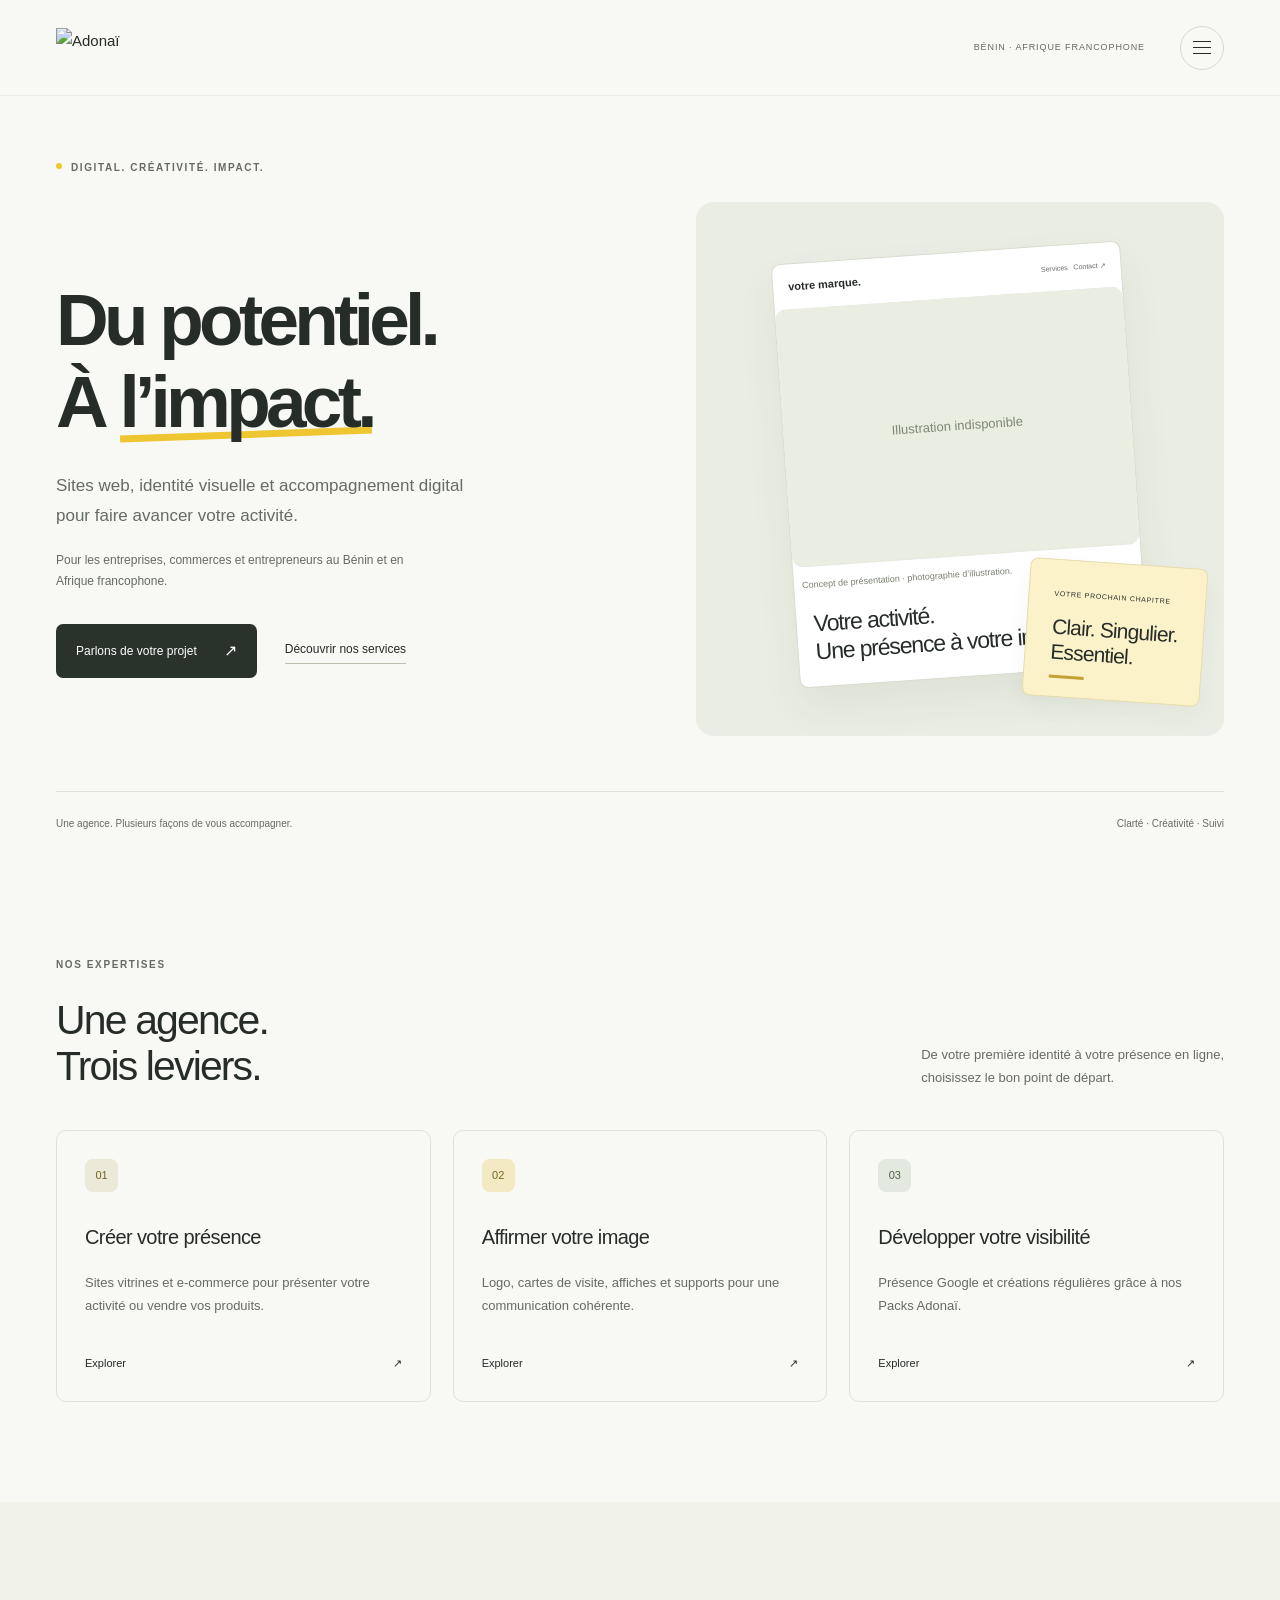
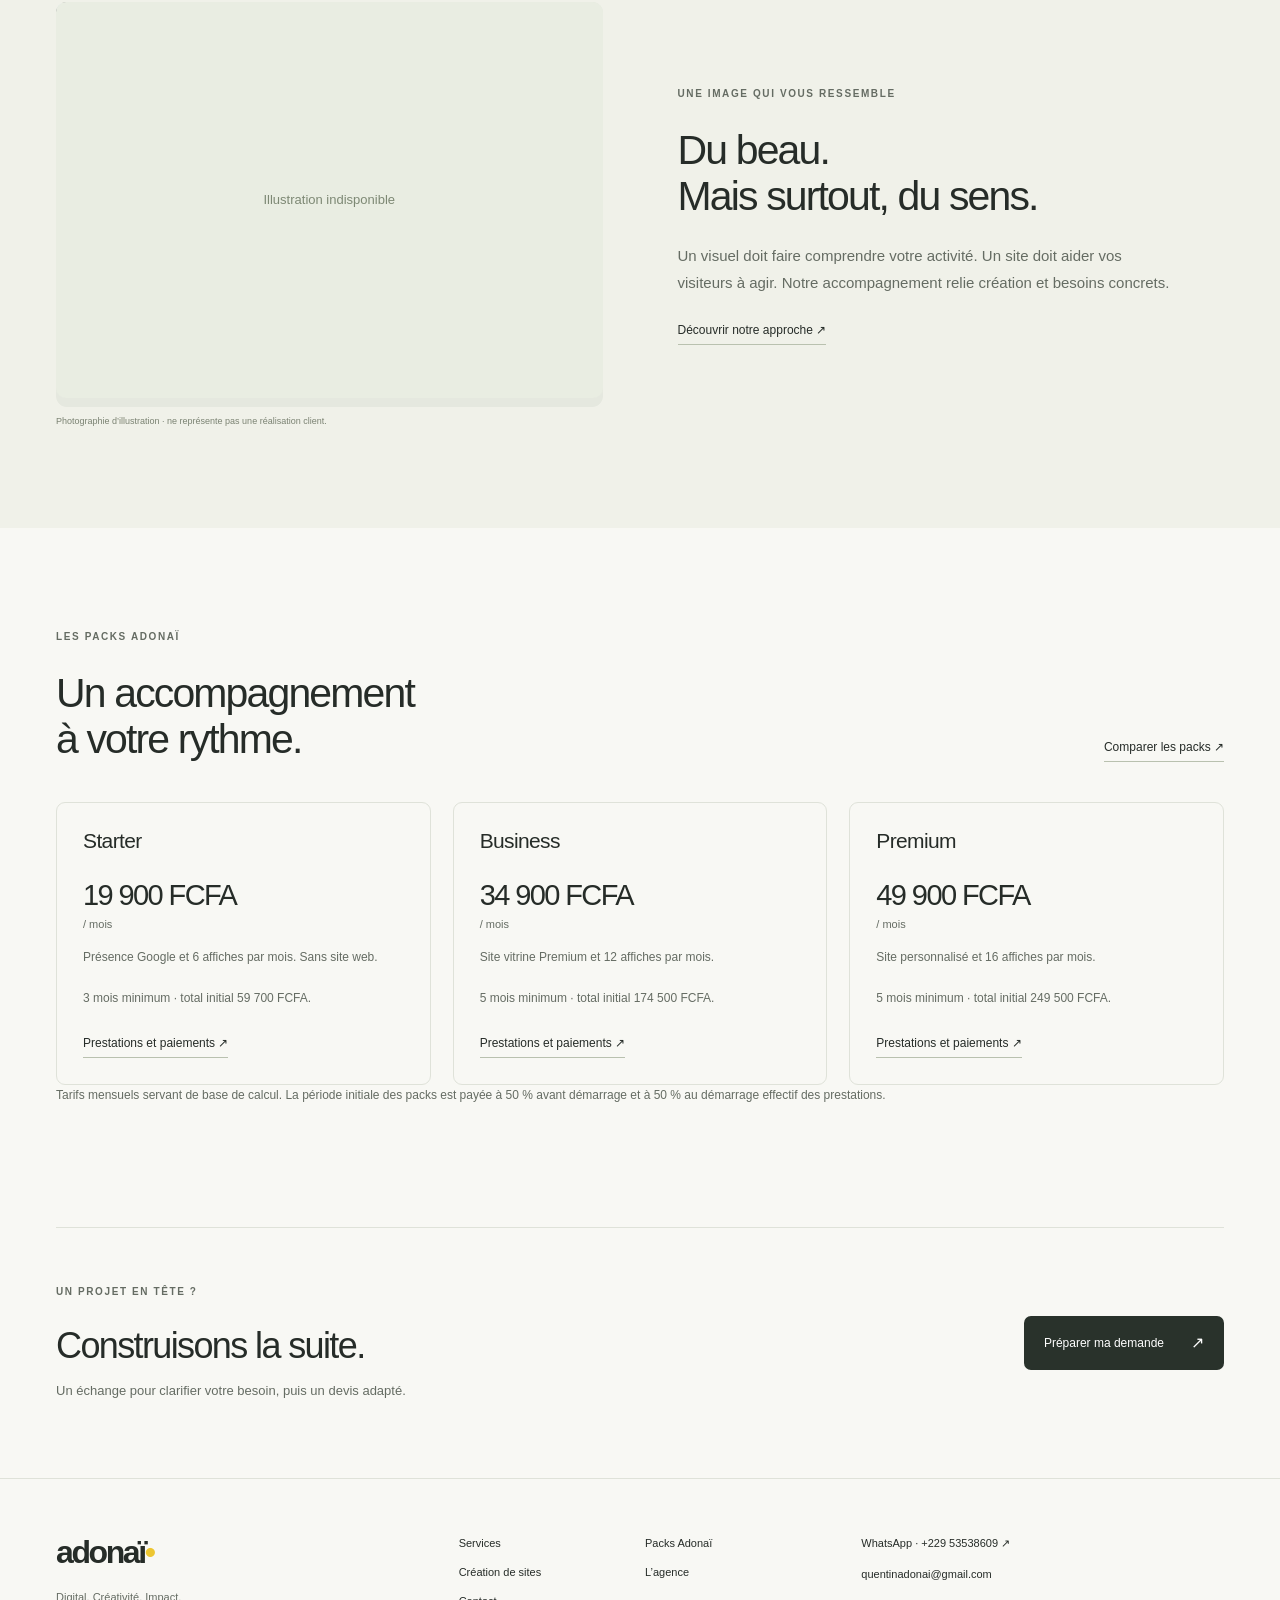
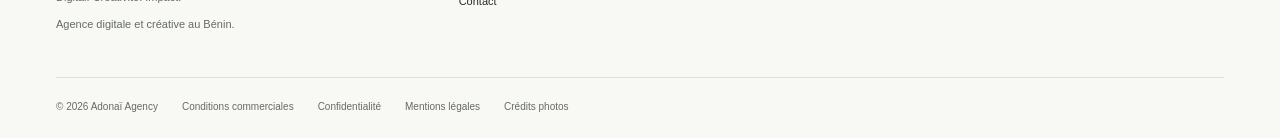
==== commit 3eb835f3: "Add files via upload Nouveaux dossiers" ====
--- a/index.html
+++ b/index.html
@@ -1 +1 @@
-<!doctype html><html lang="fr"><head><meta charset="utf-8"><meta name="viewport" content="width=device-width,initial-scale=1"><title>Adonaï Agency — Digital. Créativité. Impact.</title><meta name="description" content="Adonaï Agency, agence digitale et créative au Bénin. Sites web, identité visuelle et accompagnement digital. Préparez votre projet et échangez sur WhatsApp."><meta name="theme-color" content="#f8f7f3"><meta property="og:title" content="Adonaï Agency — Digital. Créativité. Impact."><meta property="og:description" content="Une idée, un besoin, un prochain pas. Votre partenaire digital au Bénin et en Afrique francophone."><meta property="og:type" content="website"><link rel="icon" href="assets/icon.svg" type="image/svg+xml"><link rel="stylesheet" href="style.css"><script defer src="config.js"></script><script defer src="app.js"></script></head><body><a class="skip" href="#main">Aller au contenu</a><header><a class="brand" href="#accueil" aria-label="Adonaï Agency, accueil"><img src="assets/logo.webp" alt="Adonaï" width="1395" height="397"></a><button id="menu" aria-expanded="false" aria-controls="nav">Menu</button><nav id="nav" aria-label="Navigation principale"><a href="#offres">Nos offres</a><a href="#approche">L’agence</a><a href="#questions">Questions</a><a class="nav-contact" href="#contact">Parlons de votre projet <span>↗</span></a></nav></header><main id="main"><section class="hero" id="accueil"><div class="eyebrow"><span class="dot"></span> DIGITAL. CRÉATIVITÉ. IMPACT.</div><h1>Une idée. Un besoin.<br>Un prochain pas.</h1><p class="hero-sub">Votre partenaire digital pour donner forme à vos projets<br class="desktop"> et faire avancer votre activité.</p><form id="quick-form" class="composer"><label class="sr-only" for="quick-message">Décrivez votre projet</label><textarea id="quick-message" name="besoin" required minlength="5" maxlength="1800" rows="2" placeholder="Que souhaitez-vous créer ou développer ?"></textarea><div class="composer-foot"><span><span class="composer-icon" aria-hidden="true">✳</span> Construisons la suite ensemble</span><button type="submit" aria-label="Continuer avec mon projet">↗</button></div></form><div class="chips" aria-label="Commencer par un besoin"><button data-prompt="Je souhaite créer un site web pour mon activité.">Créer un site <span>↗</span></button><button data-prompt="Je souhaite créer ou améliorer mon identité visuelle.">Mon identité visuelle <span>↗</span></button><button data-prompt="Je souhaite améliorer ma visibilité sur Google et Internet.">Être plus visible <span>↗</span></button><a href="#offres">Découvrir les offres <span>↓</span></a></div><p class="hero-note">Basée au Bénin · Au service de l’Afrique francophone</p><a class="scroll-hint" href="#offres" aria-label="Découvrir les offres">↓</a></section><section id="offres" class="section wrap"><div class="section-heading"><div><p class="eyebrow">DES SOLUTIONS, SIMPLEMENT</p><h2>Le bon point de départ.</h2></div><p>Un besoin ponctuel ou un accompagnement régulier.<br>Choisissez ce qui convient à votre activité.</p></div><div class="tabs" role="tablist" aria-label="Catégories d’offres"><button id="tab-sites" role="tab" aria-selected="true" aria-controls="panel-sites" tabindex="0">Sites web</button><button id="tab-packs" role="tab" aria-selected="false" aria-controls="panel-packs" tabindex="-1">Accompagnement mensuel</button><button id="tab-services" role="tab" aria-selected="false" aria-controls="panel-services" tabindex="-1">Services à l’unité</button></div><div id="panel-sites" role="tabpanel" aria-labelledby="tab-sites"><p class="panel-intro">Un site pour présenter votre activité ou vendre vos produits. Hébergement et maintenance inclus dans les abonnements concernés. Achat direct : sur devis.</p><div class="offers"><article class="offer"><div class="offer-top"><h3>Basic</h3><span>3 mois minimum</span></div><p class="price">7 500<span> FCFA / mois</span></p><p class="offer-desc">Votre présence en ligne, avec hébergement et maintenance.</p><details><summary>Prestations et paiement <span>+</span></summary><ul><li>1 page de présentation de l’entreprise, activités et services ou produits</li><li>Galerie photos</li><li>Bouton WhatsApp et localisation Google Maps</li><li>Formulaire de contact</li><li>Design adapté aux téléphones et ordinateurs</li></ul><div class="payment">Engagement initial : 22 500 FCFA<br>Avant démarrage : 11 250 FCFA<br>À la livraison : 11 250 FCFA</div></details><a class="offer-link" href="https://wa.me/22953538609" data-wa="Bonjour Adonaï Agency, je suis intéressé(e) par le Site Basic à 7 500 FCFA/mois. Je souhaite discuter de mon projet.">Parlons de cette offre <span>↗</span></a><a class="muted-link" href="#contact" data-offer="Site Basic">Préparer une demande</a></article><article class="offer"><div class="offer-top"><h3>Premium</h3><span>5 mois minimum</span></div><p class="price">9 000<span> FCFA / mois</span></p><p class="offer-desc">Votre présence en ligne, avec hébergement et maintenance.</p><details><summary>Prestations et paiement <span>+</span></summary><ul><li>Fonctionnalités Basic incluses</li><li>Jusqu’à 5 pages</li><li>Accueil personnalisé, À propos, Services ou Produits, Contact</li><li>Animations et effets visuels avancés</li><li>Optimisation SEO plus poussée</li><li>Intégration des réseaux sociaux</li></ul><div class="payment">Engagement initial : 45 000 FCFA<br>Avant démarrage : 22 500 FCFA<br>À la livraison : 22 500 FCFA</div></details><a class="offer-link" href="https://wa.me/22953538609" data-wa="Bonjour Adonaï Agency, je suis intéressé(e) par le Site Premium à 9 000 FCFA/mois. Je souhaite discuter de mon projet.">Parlons de cette offre <span>↗</span></a><a class="muted-link" href="#contact" data-offer="Site Premium">Préparer une demande</a></article><article class="offer"><div class="offer-top"><h3>E-commerce</h3><span>7 mois minimum</span></div><p class="price">12 500<span> FCFA / mois</span></p><p class="offer-desc">Votre présence en ligne, avec hébergement et maintenance.</p><details><summary>Prestations et paiement <span>+</span></summary><ul><li>Nombre de pages et périmètre sur devis</li><li>Catalogue, catégories et panier</li><li>Commande en ligne et via WhatsApp</li><li>MTN Mobile Money et Moov Money après vérification technique et configuration</li><li>Administration des produits et commandes</li><li>Frais de livraison, stocks et statuts de commandes</li><li>Design responsive et optimisation SEO</li></ul><div class="payment">Engagement initial : 87 500 FCFA<br>Avant démarrage : 43 750 FCFA<br>À la livraison : 43 750 FCFA</div></details><a class="offer-link" href="https://wa.me/22953538609" data-wa="Bonjour Adonaï Agency, je suis intéressé(e) par le Site E-commerce à 12 500 FCFA/mois. Je souhaite discuter de mon projet.">Parlons de cette offre <span>↗</span></a><a class="muted-link" href="#contact" data-offer="Site E-commerce">Préparer une demande</a></article></div><p class="footnote">Les prix mensuels sont une base de calcul : la période minimale est réglée à 50 % avant les travaux et à 50 % à la livraison. Domaine appartenant au client, renouvellement à sa charge.</p></div><div id="panel-packs" role="tabpanel" aria-labelledby="tab-packs" hidden><p class="panel-intro">Votre présence digitale suivie dans la durée, avec des créations planifiées par l’agence. Les prestations incluses ne sont pas facturées une deuxième fois.</p><div class="offers"><article class="offer"><div class="offer-top"><h3>Starter</h3><span>3 mois minimum</span></div><p class="price">19 900<span> FCFA / mois</span></p><p class="offer-desc">Un accompagnement régulier pour votre activité.</p><details><summary>Prestations et paiement <span>+</span></summary><ul><li>Fiche Google Business Profile : création ou optimisation, gestion et mises à jour</li><li>2 publications Google / mois</li><li>6 affiches professionnelles / mois</li><li>Assistance WhatsApp</li><li>Sans site web</li></ul><div class="payment">Engagement initial : 59 700 FCFA<br>Avant démarrage : 29 850 FCFA<br>Au démarrage effectif : 29 850 FCFA</div></details><a class="offer-link" href="https://wa.me/22953538609" data-wa="Bonjour Adonaï Agency, je suis intéressé(e) par le Pack Starter à 19 900 FCFA/mois. Je souhaite discuter de mon projet.">Parlons de cette offre <span>↗</span></a><a class="muted-link" href="#contact" data-offer="Pack Starter">Préparer une demande</a></article><article class="offer"><div class="offer-top"><h3>Business</h3><span>5 mois minimum</span></div><p class="price">34 900<span> FCFA / mois</span></p><p class="offer-desc">Un accompagnement régulier pour votre activité.</p><details><summary>Prestations et paiement <span>+</span></summary><ul><li>Création et gestion de la fiche Google et présence Google Maps</li><li>2 publications Google / mois</li><li>Site vitrine Premium jusqu’à 5 pages</li><li>Hébergement et maintenance</li><li>WhatsApp et Google Maps intégrés au site</li><li>12 affiches professionnelles / mois</li><li>Assistance et suivi mensuel</li></ul><div class="payment">Engagement initial : 174 500 FCFA<br>Avant démarrage : 87 250 FCFA<br>Au démarrage effectif : 87 250 FCFA</div></details><a class="offer-link" href="https://wa.me/22953538609" data-wa="Bonjour Adonaï Agency, je suis intéressé(e) par le Pack Business à 34 900 FCFA/mois. Je souhaite discuter de mon projet.">Parlons de cette offre <span>↗</span></a><a class="muted-link" href="#contact" data-offer="Pack Business">Préparer une demande</a></article><article class="offer"><div class="offer-top"><h3>Premium</h3><span>5 mois minimum</span></div><p class="price">49 900<span> FCFA / mois</span></p><p class="offer-desc">Un accompagnement régulier pour votre activité.</p><details><summary>Prestations et paiement <span>+</span></summary><ul><li>Prestations Business, avec les volumes ci-dessous</li><li>Site personnalisé selon le périmètre convenu</li><li>16 affiches et 4 publications Google / mois</li><li>Rédaction de textes publicitaires</li><li>Gestion et réponses aux avis Google</li><li>Mises à jour prioritaires du site</li><li>Rapport mensuel de visibilité</li><li>Assistance prioritaire</li></ul><div class="payment">Engagement initial : 249 500 FCFA<br>Avant démarrage : 124 750 FCFA<br>Au démarrage effectif : 124 750 FCFA</div></details><a class="offer-link" href="https://wa.me/22953538609" data-wa="Bonjour Adonaï Agency, je suis intéressé(e) par le Pack Premium à 49 900 FCFA/mois. Je souhaite discuter de mon projet.">Parlons de cette offre <span>↗</span></a><a class="muted-link" href="#contact" data-offer="Pack Premium">Préparer une demande</a></article></div><p class="footnote">La période minimale est réglée à 50 % avant démarrage et à 50 % au démarrage effectif des prestations. L’e-commerce n’est pas automatiquement inclus : supplément standard de 20 000 FCFA ou devis selon complexité, modalités à confirmer au devis.</p></div><div id="panel-services" role="tabpanel" aria-labelledby="tab-services" hidden><p class="panel-intro">Des prestations facturées à l’unité, sauf formule récurrente explicitement convenue.</p><div class="services"><a href="https://wa.me/22953538609" data-wa="Bonjour Adonaï Agency, je souhaite en savoir plus sur la prestation : Création de logo."><span>Création de logo</span><span>5 000 FCFA <i>↗</i></span></a><a href="https://wa.me/22953538609" data-wa="Bonjour Adonaï Agency, je souhaite en savoir plus sur la prestation : Carte de visite avec QR code."><span>Carte de visite avec QR code</span><span>3 000 FCFA <i>↗</i></span></a><a href="https://wa.me/22953538609" data-wa="Bonjour Adonaï Agency, je souhaite en savoir plus sur la prestation : Menu digital avec QR code."><span>Menu digital avec QR code</span><span>5 000 FCFA <i>↗</i></span></a><a href="https://wa.me/22953538609" data-wa="Bonjour Adonaï Agency, je souhaite en savoir plus sur la prestation : Catalogue WhatsApp Business."><span>Catalogue WhatsApp Business</span><span>5 000 FCFA <i>↗</i></span></a><a href="https://wa.me/22953538609" data-wa="Bonjour Adonaï Agency, je souhaite en savoir plus sur la prestation : Affiche publicitaire supplémentaire."><span>Affiche publicitaire supplémentaire</span><span>2 000 FCFA <i>↗</i></span></a><a href="https://wa.me/22953538609" data-wa="Bonjour Adonaï Agency, je souhaite en savoir plus sur la prestation : Page de vente."><span>Page de vente</span><span>15 000 FCFA <i>↗</i></span></a><a href="https://wa.me/22953538609" data-wa="Bonjour Adonaï Agency, je souhaite en savoir plus sur la prestation : Vidéo publicitaire simple."><span>Vidéo publicitaire simple</span><span>À partir de 10 000 FCFA <i>↗</i></span></a><a href="https://wa.me/22953538609" data-wa="Bonjour Adonaï Agency, je souhaite en savoir plus sur la prestation : Impression d’affiches."><span>Impression d’affiches</span><span>Sur devis <i>↗</i></span></a><a href="https://wa.me/22953538609" data-wa="Bonjour Adonaï Agency, je souhaite en savoir plus sur la prestation : Gestion Facebook / Instagram Ads."><span>Gestion Facebook / Instagram Ads</span><span>À partir de 10 000 FCFA, hors budget publicitaire <i>↗</i></span></a></div><p class="footnote">Les frais de gestion des campagnes Facebook / Instagram ne comprennent pas le budget publicitaire.</p></div></section><section class="approach-section" id="approche"><div class="wrap approach"><div><p class="eyebrow">L’ESPRIT ADONAÏ</p><h2>Du digital.<br>Avec de l’attention.</h2><p>Une présence professionnelle ne devrait pas être réservée aux grandes entreprises.</p><p>Adonaï Agency accompagne les entreprises, commerces, indépendants et entrepreneurs au Bénin et en Afrique francophone. Notre ambition : devenir votre partenaire digital régulier.</p><a class="text-link" href="#contact">Faisons connaissance ↗</a></div><div class="method"><article><span>01</span><div><h3>Comprendre avant de créer.</h3><p>Votre activité, vos priorités et ce qui compte pour vos clients.</p></div></article><article><span>02</span><div><h3>Un cadre clair, dès le départ.</h3><p>Un devis accepté définit le périmètre, les délais et les modalités de paiement.</p></div></article><article><span>03</span><div><h3>Un échange, pas un parcours compliqué.</h3><p>Conception, observations et validations écrites sur WhatsApp.</p></div></article><article><span>04</span><div><h3>Et après ? On garde le lien.</h3><p>Une livraison et un suivi conformes à votre formule.</p></div></article></div></div></section><section id="questions" class="section wrap faq"><div><p class="eyebrow">POUR Y VOIR PLUS CLAIR</p><h2>Quelques réponses.</h2><p>Les détails importants,<br>sans détour.</p></div><div><details><summary>Pack Adonaï ou création de site : quelle différence ?<span>+</span></summary><p>Un Pack Adonaï regroupe un accompagnement digital et des affiches mensuelles ; Business et Premium incluent un site. Les offres Site Basic, Site Premium et Site E-commerce concernent un site, sans les quotas d’affiches des packs.</p></details><details><summary>Le prix mensuel signifie-t-il un paiement chaque mois dès le départ ?<span>+</span></summary><p>Non. Le prix mensuel sert de base au calcul de l’engagement minimal. Pour les packs : 50 % du montant initial avant démarrage, puis 50 % au démarrage effectif des prestations. Pour les sites sous abonnement : 50 % avant travaux et 50 % à la livraison. L’échéancier après engagement initial est à préciser au devis.</p></details><details><summary>Comment sont réalisées mes affiches ?<span>+</span></summary><p>L’agence planifie les créations et les envoie chaque semaine selon le quota mensuel : 6, 12 ou 16. Vous fournissez les informations nécessaires. Formats : WhatsApp Status, Facebook et Instagram. Les quotas sont non cumulables, sauf défaut de production de l’agence : les affiches restent dues. Si les informations manquent malgré les sollicitations, les affiches concernées peuvent être perdues en fin de mois.</p></details><details><summary>Puis-je demander des modifications ?<span>+</span></summary><p>Les modifications des créations incluses sont illimitées dans le cadre prévu. Après validation et livraison : petite retouche d’affiche gratuite, reprise complète avec autre conception à 2 000 FCFA. Pour les sites : section 5 000 FCFA, page complète 10 000 FCFA, refonte complète 15 000 FCFA. Les erreurs imputables à l’agence sont corrigées gratuitement. Les demandes importantes hors forfait nécessitent un accord préalable.</p></details><details><summary>Quels sont les délais et les modalités de validation ?<span>+</span></summary><p>Sites vitrines : délai proposé de 15 jours ouvrables à compter de l’acompte et de la réception de tous les contenus nécessaires, à confirmer au devis. E-commerce : selon projet. Vous avez 24 heures après réception d’un livrable pour transmettre vos observations ou votre validation écrite sur WhatsApp. Sans réponse, l’agence relance ; le silence ne vaut pas automatiquement accord.</p></details><details><summary>Le domaine et les accès m’appartiennent-ils ?<span>+</span></summary><p>Le domaine appartient au client. Configuration par l’agence, coût intégré à la formule prévue et renouvellement à la charge du client. Vous recevez le lien public à la livraison ; les accès techniques ne sont pas remis automatiquement. Le niveau d’administration, les conditions de transfert et d’éventuels frais doivent être convenus explicitement.</p></details><details><summary>Que comprennent la maintenance et l’assistance ?<span>+</span></summary><p>Dans les offres concernées : hébergement, surveillance du site et de sa disponibilité, corrections de bugs, mises à jour techniques et de sécurité, sauvegardes hebdomadaires, restauration en cas de problème et changements simples de téléphone, adresse ou horaires. Refontes exclues. Périmètre précis à confirmer au contrat. Assistance WhatsApp : première réponse sous 48 h ; début d’intervention prioritaire sous 24 h en cas de panne complète, sans garantie de résolution dans ce délai.</p></details><details><summary>Comment se passent renouvellement et résiliation ?<span>+</span></summary><p>Après engagement initial : renouvellement automatique mensuel jusqu’à résiliation, avec préavis de 30 jours. Délai de grâce de 7 jours en cas de retard de paiement puis suspension possible. Conditions de réactivation à préciser. En fin d’abonnement de site : suspension et conservation pendant 30 jours pour demander les éléments récupérables selon vos droits, puis suppression possible.</p></details><details><summary>Quels paiements et remboursements sont prévus ?<span>+</span></summary><p>MTN Mobile Money, Moov Money et virement bancaire sont envisagés, à confirmer au devis. Aucun paiement n’est collecté sur ce site. Avant travaux : remboursement selon devis ; après démarrage : selon avancement, temps et frais engagés. Un travail largement réalisé peut ne donner lieu qu’à un remboursement partiel ou à aucun remboursement. Après livraison complète : pas de remboursement sauf engagement contraire ou erreur de l’agence. Modalités détaillées au contrat accepté.</p></details></div></section><section id="contact" class="section wrap contact-section"><div class="contact-intro"><p class="eyebrow">LA SUITE COMMENCE ICI</p><h2>Parlons de votre projet.</h2><p>Une question, une demande de devis ou une suggestion.<br>Préparez votre message, puis envoyez-le sur WhatsApp.</p></div><div class="contact-grid"><aside><h3>Un contact direct.</h3><p>WhatsApp est notre canal principal pour échanger et suivre votre demande.</p><a class="contact-item" href="https://wa.me/22953538609" data-wa="Bonjour Adonaï Agency, je souhaite échanger sur mon projet."><span>WhatsApp<small>+229 53538609</small></span><span>↗</span></a><a class="contact-item" href="mailto:quentinadonai@gmail.com"><span>E-mail<small>quentinadonai@gmail.com</small></span><span>↗</span></a><p class="footnote">Assistance technique : WhatsApp uniquement. Première réponse sous 48 h. Panne complète : début d’intervention prioritaire sous 24 h, sans garantie de résolution dans ce délai.</p></aside><form id="contact-form"><div class="form-row"><label>Votre demande<select name="type"><option>Demande de devis</option><option>Renseignement</option><option>Suggestion</option></select></label><label>Offre concernée<select name="offre" id="offer"><option>À définir ensemble</option><option>Site Basic</option><option>Site Premium</option><option>Site E-commerce</option><option>Pack Starter</option><option>Pack Business</option><option>Pack Premium</option><option>Service à l’unité</option></select></label></div><div class="form-row"><label>Votre nom<input name="nom" autocomplete="name" maxlength="100" required></label><label>Votre entreprise <span>(facultatif)</span><input name="entreprise" autocomplete="organization" maxlength="150"></label></div><div class="form-row"><label>Téléphone<input name="telephone" autocomplete="tel" type="tel" maxlength="40" required></label><label>E-mail <span>(facultatif)</span><input name="email" autocomplete="email" type="email" maxlength="200"></label></div><label>Votre message<textarea id="message" name="message" rows="4" minlength="10" maxlength="2500" required placeholder="Votre activité, votre besoin, votre idée…"></textarea></label><label class="consent"><input type="checkbox" required> Je souhaite transférer ces informations à WhatsApp pour préparer ma demande.</label><button class="primary" type="submit">Continuer sur WhatsApp <span>↗</span></button><p class="footnote">Vous devrez appuyer sur « Envoyer » dans WhatsApp pour nous transmettre votre demande. Aucun envoi ni paiement automatique.</p><div id="result" hidden><p role="status">Votre message est prêt. Il n’a pas encore été envoyé.</p><textarea id="prepared" readonly rows="7" aria-label="Récapitulatif de la demande"></textarea><div class="result-actions"><a id="retry">Ouvrir WhatsApp ↗</a><button type="button" id="copy">Copier le message</button></div><p id="copy-status" role="status"></p></div></form></div></section></main><footer class="wrap"><div><a href="#accueil" class="footer-brand">adonaï<span>•</span></a><p>Digital. Créativité. Impact.</p></div><div class="footer-links"><button data-info="conditions">Conditions commerciales</button><button data-info="privacy">Confidentialité</button><button data-info="legal">Mentions légales</button><span>© <span id="year"></span> Adonaï Agency</span></div></footer><dialog id="dialog" aria-labelledby="dialog-title"><div class="dialog-top"><h2 id="dialog-title"></h2><button id="close" aria-label="Fermer">×</button></div><div id="dialog-body"></div></dialog></body></html>+<!doctype html><html lang="fr"><head><meta charset="utf-8"><meta name="viewport" content="width=device-width,initial-scale=1"><title>Digital. Créativité. Impact. — Adonaï Agency</title><meta name="description" content="Agence digitale et créative au Bénin. Sites web, identité visuelle et accompagnement digital pour entreprises, commerces et entrepreneurs."><meta name="theme-color" content="#f7f7f2"><meta property="og:title" content="Digital. Créativité. Impact. — Adonaï Agency"><meta property="og:description" content="Agence digitale et créative au Bénin. Sites web, identité visuelle et accompagnement digital pour entreprises, commerces et entrepreneurs."><meta property="og:type" content="website"><link rel="icon" href="assets/favicon.svg" type="image/svg+xml"><link rel="stylesheet" href="style.css"><script defer src="app.js"></script></head><body><a class="skip" href="#main">Aller au contenu</a><header><a class="brand" href="index.html" aria-label="Adonaï Agency, accueil"><img src="assets/logo.webp" alt="Adonaï" width="1395" height="397"></a><div class="header-right"><span>BÉNIN · AFRIQUE FRANCOPHONE</span><button id="menu-open" aria-label="Ouvrir la navigation" aria-expanded="false" aria-controls="navigation"><i></i><i></i><i></i></button></div></header><dialog id="navigation" aria-labelledby="nav-title"><div class="drawer-head"><span id="nav-title">ADONAÏ AGENCY</span><button id="menu-close" aria-label="Fermer la navigation">×</button></div><p class="eyebrow">EXPLORER</p><nav aria-label="Navigation principale"><a href="index.html" aria-current="page"><span>Accueil</span><small>01</small></a><a href="services.html" ><span>Services</span><small>02</small></a><a href="packs.html" ><span>Packs Adonaï</span><small>03</small></a><a href="sites-web.html" ><span>Création de sites</span><small>04</small></a><a href="agence.html" ><span>L’agence</span><small>05</small></a><a href="contact.html" ><span>Contact</span><small>06</small></a></nav><div class="drawer-bottom"><a class="button" href="https://wa.me/22953538609?text=Bonjour%20Adona%C3%AF%20Agency%2C%20je%20souhaite%20%C3%A9changer%20sur%20mon%20projet." target="_blank" rel="noopener noreferrer">Échanger sur WhatsApp<span aria-hidden="true">↗</span></a><a href="mailto:quentinadonai@gmail.com">quentinadonai@gmail.com</a></div></dialog><main id="main"><section class="hero wrap"><p class="eyebrow"><span class="dot"></span>DIGITAL. CRÉATIVITÉ. IMPACT.</p><div class="hero-grid"><div><h1>Du potentiel.<br>À <span class="underline">l’impact.</span></h1><p class="lead">Sites web, identité visuelle et accompagnement digital pour faire avancer votre activité.</p><p class="hero-description">Pour les entreprises, commerces et entrepreneurs au Bénin et en Afrique francophone.</p><div class="actions"><a class="button" href="https://wa.me/22953538609?text=Bonjour%20Adona%C3%AF%20Agency%2C%20je%20souhaite%20%C3%A9changer%20sur%20mon%20projet." target="_blank" rel="noopener noreferrer">Parlons de votre projet<span aria-hidden="true">↗</span></a><a class="text-link" href="services.html">Découvrir nos services</a></div></div><div class="hero-visual"><div class="browser-mock"><div class="mock-head">votre marque.<span>Services &nbsp; Contact ↗</span></div><figure class="photo web"><img src="https://d2u1z1lopyfwlx.cloudfront.net/thumbnails/b5f72553-7d39-59e1-a444-e78e9fd645a4/ff65e6a8-7fa7-5800-a68d-40c87b06ce82.jpg" alt="Ordinateur portable présentant un site web sur un bureau" width="1000" height="700" loading="eager" decoding="async" referrerpolicy="no-referrer"><figcaption>Concept de présentation · photographie d’illustration.</figcaption></figure><div class="mock-copy">Votre activité.<br>Une présence à votre image.</div></div><div class="floating-card"><span>VOTRE PROCHAIN CHAPITRE</span><p>Clair. Singulier.<br>Essentiel.</p><div class="mini-line"></div></div></div></div><div class="hero-rule"><span>Une agence. Plusieurs façons de vous accompagner.</span><span>Clarté · Créativité · Suivi</span></div></section><section class="section wrap"><div class="section-heading"><div><p class="eyebrow">NOS EXPERTISES</p><h2>Une agence.<br>Trois leviers.</h2></div><p>De votre première identité à votre présence en ligne,<br>choisissez le bon point de départ.</p></div><div class="three"><a class="lever" href="sites-web.html"><span class="number">01</span><h3>Créer votre présence</h3><p>Sites vitrines et e-commerce pour présenter votre activité ou vendre vos produits.</p><span class="lever-link">Explorer <span>↗</span></span></a><a class="lever" href="services.html"><span class="number">02</span><h3>Affirmer votre image</h3><p>Logo, cartes de visite, affiches et supports pour une communication cohérente.</p><span class="lever-link">Explorer <span>↗</span></span></a><a class="lever" href="packs.html"><span class="number">03</span><h3>Développer votre visibilité</h3><p>Présence Google et créations régulières grâce à nos Packs Adonaï.</p><span class="lever-link">Explorer <span>↗</span></span></a></div></section><section class="soft section"><div class="wrap split"><div><figure class="photo design"><img src="https://d2u1z1lopyfwlx.cloudfront.net/thumbnails/3ca5bfdf-d0fb-58da-a09b-e6cca7609a52/ff65e6a8-7fa7-5800-a68d-40c87b06ce82.jpg" alt="Nuancier de couleurs pour un travail de création graphique" width="1000" height="700" loading="lazy" decoding="async" referrerpolicy="no-referrer"><figcaption>Photographie d’illustration · ne représente pas une réalisation client.</figcaption></figure></div><div class="vcenter"><p class="eyebrow">UNE IMAGE QUI VOUS RESSEMBLE</p><h2>Du beau.<br>Mais surtout, du sens.</h2><p>Un visuel doit faire comprendre votre activité. Un site doit aider vos visiteurs à agir. Notre accompagnement relie création et besoins concrets.</p><a class="text-link" href="agence.html">Découvrir notre approche ↗</a></div></div></section><section class="section wrap"><div class="section-heading"><div><p class="eyebrow">LES PACKS ADONAÏ</p><h2>Un accompagnement<br>à votre rythme.</h2></div><a class="text-link" href="packs.html">Comparer les packs ↗</a></div><div class="three"><article class="mini-offer"><h3>Starter</h3><p class="price">19 900 FCFA<small>/ mois</small></p><p>Présence Google et 6 affiches par mois. Sans site web.</p><p class="fine">3 mois minimum · total initial 59 700 FCFA.</p><a href="packs.html#starter" class="text-link">Prestations et paiements ↗</a></article><article class="mini-offer"><h3>Business</h3><p class="price">34 900 FCFA<small>/ mois</small></p><p>Site vitrine Premium et 12 affiches par mois.</p><p class="fine">5 mois minimum · total initial 174 500 FCFA.</p><a href="packs.html#business" class="text-link">Prestations et paiements ↗</a></article><article class="mini-offer"><h3>Premium</h3><p class="price">49 900 FCFA<small>/ mois</small></p><p>Site personnalisé et 16 affiches par mois.</p><p class="fine">5 mois minimum · total initial 249 500 FCFA.</p><a href="packs.html#premium" class="text-link">Prestations et paiements ↗</a></article></div><p class="fine">Tarifs mensuels servant de base de calcul. La période initiale des packs est payée à 50 % avant démarrage et à 50 % au démarrage effectif des prestations.</p></section><section class="cta wrap"><div><p class="eyebrow">UN PROJET EN TÊTE ?</p><h2>Construisons la suite.</h2><p>Un échange pour clarifier votre besoin, puis un devis adapté.</p></div><a class="button" href="contact.html">Préparer ma demande <span>↗</span></a></section></main><footer><div class="wrap"><div class="footer-top"><div><a class="footer-brand" href="index.html">adonaï<span>•</span></a><p>Digital. Créativité. Impact.</p><p>Agence digitale et créative au Bénin.</p></div><nav aria-label="Navigation de pied de page"><a href="services.html">Services</a><a href="packs.html">Packs Adonaï</a><a href="sites-web.html">Création de sites</a><a href="agence.html">L’agence</a><a href="contact.html">Contact</a></nav><div class="footer-contact"><a href="https://wa.me/22953538609?text=Bonjour%20Adona%C3%AF%20Agency%2C%20je%20souhaite%20vous%20contacter." target="_blank" rel="noopener noreferrer">WhatsApp · +229 53538609 ↗</a><a href="mailto:quentinadonai@gmail.com">quentinadonai@gmail.com</a></div></div><div class="footer-bottom"><span>© <span class="year"></span> Adonaï Agency</span><a href="conditions.html">Conditions commerciales</a><a href="confidentialite.html">Confidentialité</a><a href="mentions-legales.html">Mentions légales</a><a href="credits.html">Crédits photos</a></div></div></footer></body></html>
--- a/style.css
+++ b/style.css
@@ -1 +1 @@
-*{box-sizing:border-box}:root{--bg:#f8f7f3;--ink:#2b302d;--muted:#6b7069;--line:#e1e2da;--accent:#ddbd52;--white:#fefefb}html{scroll-behavior:smooth;scroll-padding-top:110px}body{margin:0;background:var(--bg);color:var(--ink);font-family:-apple-system,BlinkMacSystemFont,"Segoe UI",Arial,sans-serif;line-height:1.65;font-size:15px}a{color:inherit;text-decoration:none}button,input,textarea,select{font:inherit}button,summary{cursor:pointer}button,a,input,textarea,select{-webkit-tap-highlight-color:transparent}button{color:inherit}p{color:var(--muted);margin:0 0 18px}h1,h2,h3{font-weight:500;line-height:1.18;letter-spacing:-.045em;margin:0 0 20px}h1,h2{font-family:Georgia,"Times New Roman",serif}h1{font-size:clamp(46px,5.1vw,74px);letter-spacing:-.055em}h2{font-size:clamp(34px,3.1vw,46px)}h3{font-size:19px;letter-spacing:-.025em}.wrap{width:min(1160px,calc(100% - 96px));margin:auto}.section{padding:100px 0}.eyebrow{font-size:10px;letter-spacing:.16em;font-weight:600;color:var(--muted);margin-bottom:22px}header{height:88px;padding:0 48px;display:flex;align-items:center;justify-content:space-between;position:sticky;top:0;z-index:20;background:#f8f7f3f2;border-bottom:1px solid transparent;backdrop-filter:blur(12px)}.brand img{width:126px;height:auto;display:block;mix-blend-mode:multiply}nav{display:flex;align-items:center;gap:30px;font-size:12px;color:var(--muted)}nav a:hover{color:var(--ink)}.nav-contact{padding:9px 15px;border:1px solid #d2d5c9;border-radius:7px;color:var(--ink)}.nav-contact span{margin-left:14px}#menu{display:none}.hero{max-width:820px;padding:90px 24px 0;margin:0 auto;text-align:center}.hero .eyebrow{font-size:10px;margin-bottom:27px}.dot{display:inline-block;width:6px;height:6px;border-radius:50%;background:var(--accent);margin:0 7px 1px 0}.hero-sub{font-size:15px;line-height:1.8;margin:24px 0 33px}.composer{max-width:690px;margin:0 auto;text-align:left;border:1px solid #d9dcd1;border-radius:18px;background:var(--white);box-shadow:0 5px 22px #2a302905;padding:19px 20px 13px;transition:border-color .2s,box-shadow .2s}.composer:focus-within{border-color:#a0a997;box-shadow:0 0 0 3px #717e6010}.composer textarea{width:100%;border:0;background:none;resize:none;outline:none;color:var(--ink);font-size:15px;padding:0;min-height:67px;margin:0;box-shadow:none}.composer textarea::placeholder{color:#8b9086}.composer-foot{display:flex;align-items:center;justify-content:space-between;font-size:11px;color:#858a7f}.composer-icon{font-size:18px;margin-right:7px;color:#727e65}.composer-foot button{border:0;background:#303e34;color:white;width:34px;height:34px;border-radius:50%;font-size:22px;line-height:1;transition:background .2s}.composer-foot button:hover{background:#51654f}.chips{display:flex;justify-content:center;gap:9px;flex-wrap:wrap;margin:20px auto 0}.chips button,.chips a{border:1px solid var(--line);border-radius:30px;padding:8px 13px;background:none;color:var(--muted);font-size:11px;line-height:1.5;transition:background .2s}.chips span{margin-left:9px;color:#969d8d}.chips button:hover,.chips a:hover{background:#eeeee6}.hero-note{font-size:10px;color:#969b8f;margin-top:33px;letter-spacing:.025em}.scroll-hint{display:inline-block;color:#8a9181;margin-top:30px;font-size:18px}.section-heading{display:flex;justify-content:space-between;gap:35px;align-items:flex-end;margin-bottom:35px}.section-heading h2{margin:0}.section-heading>p{font-size:12px;margin:0 0 5px}.tabs{display:flex;border-bottom:1px solid var(--line);gap:28px;margin-bottom:25px}.tabs button{border:0;border-bottom:2px solid transparent;background:none;padding:12px 0;font-size:13px;color:var(--muted);margin-bottom:-1px}.tabs button[aria-selected="true"]{border-color:#475744;color:var(--ink)}.panel-intro{font-size:12px;max-width:760px;margin-bottom:27px}.offers{display:grid;grid-template-columns:repeat(3,1fr);gap:17px}.offer{border:1px solid var(--line);border-radius:12px;padding:25px;background:#ffffff36;display:flex;flex-direction:column;transition:border-color .2s}.offer:hover{border-color:#b7bfac}.offer-top{display:flex;align-items:center;justify-content:space-between;gap:10px}.offer-top h3{font-size:18px;margin:0}.offer-top>span{font-size:9px;color:var(--muted);border:1px solid var(--line);border-radius:20px;padding:3px 7px;white-space:nowrap}.price{font-size:29px;letter-spacing:-.055em;color:var(--ink);margin:26px 0 14px;line-height:1.2}.price>span{font-size:11px;letter-spacing:0;font-weight:400;color:var(--muted);white-space:nowrap}.offer-desc{font-size:12px;min-height:40px}.offer details{border-bottom:0;margin:5px 0 24px;flex:1}.offer summary{font-size:11px;padding:12px 0;border-top:1px solid var(--line)}details{border-bottom:1px solid var(--line)}summary{display:flex;justify-content:space-between;align-items:center;gap:20px;list-style:none;padding:20px 0;font-size:13px;line-height:1.6}summary::-webkit-details-marker{display:none}summary span{color:#8b9481;font-size:16px}details[open] summary span{transform:rotate(45deg)}details>p{font-size:12px;line-height:1.9}details ul{padding:0 0 0 15px;font-size:11px;color:var(--muted)}details li{margin:10px 0}.payment{border-top:1px solid var(--line);padding-top:15px;font-size:10px;color:var(--muted);line-height:1.9}.offer-link{display:flex;justify-content:space-between;gap:10px;border:1px solid #d8dcd0;background:#efefe8;border-radius:7px;padding:10px 12px;font-size:11px}.offer-link:hover{background:#e6e9dd}.muted-link{text-align:center;font-size:10px;color:var(--muted);margin-top:12px}.muted-link:hover{text-decoration:underline}.footnote{font-size:10px;line-height:1.9;color:#7d8377;margin-top:19px}.services{border-top:1px solid var(--line)}.services a{display:flex;justify-content:space-between;align-items:center;gap:25px;border-bottom:1px solid var(--line);padding:19px 4px;font-size:13px}.services a>span:last-child{font-size:12px;color:var(--muted);text-align:right}.services i{font-style:normal;margin-left:20px;color:#8b9481}.services a:hover{background:#f0f0e8}.approach-section{border-block:1px solid var(--line);background:#f1f2eb;padding:85px 0}.approach{display:grid;grid-template-columns:1fr 1fr;gap:100px}.approach>div:first-child>p:not(.eyebrow){font-size:13px;max-width:390px}.text-link{font-size:12px;border-bottom:1px solid #bac3ae;padding-bottom:4px;display:inline-block;margin-top:10px}.method article{display:flex;gap:23px;padding:23px 0;border-bottom:1px solid #dce0d2}.method article:first-child{padding-top:0}.method article:last-child{border:0}.method article>span{font-size:10px;color:#7e8b70;padding-top:4px}.method h3{font-size:16px;margin-bottom:8px}.method p{font-size:12px;margin:0}.faq{display:grid;grid-template-columns:.8fr 1.2fr;gap:90px}.faq>div:first-child>p:last-child{font-size:13px}.faq details:first-child{border-top:1px solid var(--line)}.contact-section{border-top:1px solid var(--line)}.contact-intro{text-align:center;margin-bottom:55px}.contact-intro>p:last-child{font-size:13px}.contact-grid{display:grid;grid-template-columns:.75fr 1.25fr;gap:100px}.contact-grid aside>p{font-size:12px}.contact-grid aside>h3{font-size:19px}.contact-item{display:flex;justify-content:space-between;align-items:center;border-bottom:1px solid var(--line);padding:16px 0;font-size:12px}.contact-item small{display:block;font-size:11px;color:var(--muted);margin-top:4px;overflow-wrap:anywhere}.contact-grid aside .footnote{font-size:10px}.form-row{display:grid;grid-template-columns:1fr 1fr;gap:18px}label{display:block;font-size:11px;margin-bottom:19px}label>span{color:#8a9083;font-size:10px}input,select,textarea{display:block;width:100%;min-width:0;background:#ffffff7a;border:1px solid #d9ddd1;border-radius:7px;padding:11px 12px;margin-top:7px;font-size:12px;color:var(--ink)}textarea{resize:vertical}input:focus,select:focus,textarea:focus{outline:2px solid #9ba88e66;outline-offset:1px}.consent{display:flex;align-items:flex-start;gap:9px;font-size:10px;color:var(--muted)}.consent input{width:14px;height:14px;flex-shrink:0;margin:2px 0;accent-color:#42513c}.primary{display:flex;align-items:center;justify-content:space-between;gap:35px;border:0;background:#344336;color:#f8f9f3;padding:13px 17px;border-radius:7px;font-size:12px;transition:background .2s}.primary:hover{background:#4b5d45}#result{padding:20px;background:#eeefe7;border-radius:9px;margin-top:20px}#result>p{font-size:11px}.result-actions{display:flex;gap:15px;align-items:center;flex-wrap:wrap;margin:15px 0}.result-actions a,.result-actions button{font-size:11px;border:0;background:transparent;padding:0;text-decoration:underline;text-underline-offset:4px}footer{border-top:1px solid var(--line);padding:35px 0;display:flex;justify-content:space-between;gap:30px;align-items:center}.footer-brand{font-size:24px;letter-spacing:-.08em;font-weight:700}.footer-brand span{color:var(--accent);margin-left:2px}footer p{font-size:10px;margin:5px 0 0}.footer-links{display:flex;gap:22px;align-items:center;flex-wrap:wrap;font-size:9px;color:var(--muted)}.footer-links button{border:0;background:none;padding:0;font-size:inherit}dialog{width:calc(100% - 32px);max-width:720px;max-height:85vh;border:1px solid var(--line);border-radius:14px;background:var(--bg);padding:30px}dialog::backdrop{background:#242c2255;backdrop-filter:blur(3px)}.dialog-top{display:flex;align-items:flex-start;justify-content:space-between;gap:25px}.dialog-top h2{font-size:29px}.dialog-top button{border:0;background:none;font-size:24px;line-height:1.2}#dialog-body{font-size:12px}#dialog-body h3{font-size:16px;margin-top:25px}.skip{position:fixed;top:-100px;left:20px;padding:15px;background:#344336;color:white;z-index:100}.skip:focus{top:10px}.sr-only{position:absolute;width:1px;height:1px;padding:0;margin:-1px;overflow:hidden;clip:rect(0,0,0,0);white-space:nowrap;border:0}a:focus-visible,button:focus-visible,summary:focus-visible{outline:2px solid #617450;outline-offset:5px}[hidden]{display:none!important}a,button{transition:background .18s,color .18s}.hero h1{animation:enter .65s ease both}.composer{animation:enter .8s ease both}@keyframes enter{from{opacity:0;transform:translateY(8px)}to{opacity:1;transform:none}}@media(max-width:1050px){.wrap{width:calc(100% - 48px)}header{padding:0 24px}.approach,.faq,.contact-grid{gap:45px}.offer{padding:21px}.offer-top{display:block}.offer-top>span{display:inline-block;margin-top:12px}.section-heading{align-items:flex-start;flex-direction:column;gap:20px}.price{font-size:27px}}@media(max-width:700px){header{height:72px}.brand img{width:108px}#menu{display:block;border:1px solid var(--line);border-radius:6px;background:none;font-size:11px;padding:7px 12px}nav{display:none;position:absolute;top:72px;left:0;right:0;background:var(--bg);padding:24px;flex-direction:column;align-items:stretch;border-bottom:1px solid var(--line);gap:20px}nav.open{display:flex}.hero{padding:63px 22px 0}.hero h1{font-size:clamp(43px,9.6vw,61px)}.hero-sub{font-size:13px}.desktop{display:none}.hero .eyebrow{font-size:9px}.composer{padding:17px 16px 12px;border-radius:15px}.composer textarea{font-size:13px;min-height:75px}.composer-foot{font-size:9px}.composer-icon{font-size:15px}.chips{gap:7px;max-width:390px}.chips button,.chips a{font-size:10px;padding:8px 11px}.hero-note{font-size:9px;margin-top:27px}.scroll-hint{margin-top:23px}.section{padding:70px 0}.offers,.approach,.faq,.contact-grid{grid-template-columns:1fr}.offer-top{display:flex}.offer-top>span{margin-top:0}.offers{gap:13px}.offer{padding:23px}.offer-desc{min-height:0}.offer details{margin-bottom:20px}.price{margin-top:20px}.tabs{gap:20px;overflow:auto;white-space:nowrap}.tabs button{font-size:11px;flex-shrink:0}.approach-section{padding:65px 0}.approach,.faq,.contact-grid{gap:38px}.method article{gap:19px}.faq>div:first-child>p:last-child br{display:none}.contact-intro{text-align:left;margin-bottom:35px}.form-row{gap:13px}.services a{font-size:11px;gap:20px}.services a>span:last-child{font-size:10px;max-width:48%}.services i{margin-left:8px}.contact-grid aside{max-width:none}.contact-grid aside>p{max-width:380px}.contact-item{padding:12px 0}.footer-links{gap:15px;line-height:1.8}footer{flex-direction:column;align-items:flex-start;padding-bottom:30px}.footer-links>span{flex-basis:100%}h2{font-size:34px}dialog{padding:23px}}@media(max-width:370px){.form-row{grid-template-columns:1fr;gap:0}.composer-foot>span{max-width:180px}.tabs{gap:16px}}@media(prefers-reduced-motion:reduce){html{scroll-behavior:auto}*,*::before,*::after{animation:none!important;transition:none!important}}+*{box-sizing:border-box}:root{--bg:#f8f8f4;--ink:#262c28;--muted:#656c63;--line:#dfe2d9;--yellow:#edc631;--soft:#f0f1e9}html{scroll-behavior:smooth;scroll-padding-top:110px}body{margin:0;background:var(--bg);color:var(--ink);font-family:Arial,Helvetica,sans-serif;font-size:15px;line-height:1.75}a{color:inherit;text-decoration:none}button,input,select,textarea{font:inherit;color:inherit}button,summary{cursor:pointer}h1,h2,h3{line-height:1.12;letter-spacing:-.045em;margin:0 0 24px;font-weight:500}h1{font-size:clamp(42px,5.7vw,82px);font-weight:600;letter-spacing:-.065em}h2{font-size:clamp(30px,3.2vw,45px)}h3{font-size:20px;letter-spacing:-.03em}p{color:var(--muted);margin:0 0 20px}ul,ol{color:var(--muted)}.wrap{width:min(1280px,calc(100% - 112px));margin:auto}.section{padding:100px 0}.section-top{padding-top:10px}.eyebrow{font-size:10px;letter-spacing:.16em;font-weight:700;color:var(--muted);margin:0 0 25px}.dot{display:inline-block;width:6px;height:6px;background:var(--yellow);border-radius:50%;margin:0 9px 2px 0}.lead{font-size:18px;line-height:1.75;max-width:650px}.fine{font-size:12px;line-height:1.8}.soft{background:var(--soft)}.three{display:grid;grid-template-columns:repeat(3,minmax(0,1fr));gap:22px}.four{display:grid;grid-template-columns:repeat(4,minmax(0,1fr));gap:26px}.split{display:grid;grid-template-columns:1fr 1fr;gap:75px}.vcenter{align-self:center}.vcenter>p{max-width:500px}.narrow{max-width:820px}header{height:96px;padding:0 56px;display:flex;justify-content:space-between;align-items:center;position:sticky;top:0;background:#f8f8f4f5;z-index:30;border-bottom:1px solid #e1e3da88;backdrop-filter:blur(10px)}.brand img{width:135px;height:auto;display:block;mix-blend-mode:multiply}.header-right{display:flex;gap:35px;align-items:center}.header-right>span{font-size:9px;letter-spacing:.1em;color:var(--muted)}#menu-open{display:flex;flex-direction:column;align-items:center;justify-content:center;gap:5px;width:44px;height:44px;border:1px solid #d4d9cb;border-radius:50%;background:transparent}#menu-open i{width:18px;height:1px;background:var(--ink)}#menu-open:hover{background:#e9ede1}#navigation{position:fixed;inset:0 0 0 auto;margin:0;max-height:none;height:100dvh;max-width:100%;width:450px;border:0;border-left:1px solid var(--line);background:var(--bg);padding:35px;overflow:auto;color:var(--ink)}#navigation::backdrop{background:#1a251a66;backdrop-filter:blur(3px)}.drawer-head{display:flex;align-items:center;justify-content:space-between;margin-bottom:40px}.drawer-head>span{font-size:11px;letter-spacing:.14em}#menu-close{width:38px;height:38px;background:none;border:1px solid var(--line);border-radius:50%;font-size:25px;line-height:1}#navigation nav>a{display:flex;justify-content:space-between;align-items:center;border-bottom:1px solid var(--line);font-size:27px;letter-spacing:-.04em;padding:12px 0}#navigation nav small{font-size:10px;letter-spacing:0;color:var(--muted)}#navigation [aria-current="page"]{color:#53674a}#navigation [aria-current="page"]>span{border-bottom:2px solid var(--yellow)}.drawer-bottom{margin-top:35px;display:grid;gap:16px}.drawer-bottom>a:last-child{font-size:12px;color:var(--muted)}.button{display:inline-flex;align-items:center;justify-content:space-between;gap:27px;background:#29322b;color:#fff;border:1px solid transparent;border-radius:7px;padding:14px 19px;font-size:12px;line-height:1.5;transition:background .2s,transform .2s}.button:hover{background:#46513f;transform:translateY(-2px)}.button>span{font-size:16px}.actions{display:flex;align-items:center;gap:28px;flex-wrap:wrap}.text-link{display:inline-block;font-size:12px;border-bottom:1px solid #b9c1af;padding-bottom:3px}.text-link:hover{border-color:var(--ink)}.hero{padding-top:63px}.hero-grid{display:grid;grid-template-columns:1.05fr 1fr;gap:85px;align-items:center}.hero h1{margin:20px 0 28px}.underline{position:relative;white-space:nowrap}.underline:after{content:'';position:absolute;left:1px;right:0;height:7px;bottom:4px;background:var(--yellow);z-index:-1;transform:rotate(-2deg)}.hero h1{position:relative;isolation:isolate}.hero .lead{max-width:420px;font-size:17px}.hero-description{font-size:12px;max-width:380px}.hero .actions{margin-top:32px}.hero-visual{position:relative;border-radius:18px;background:#eaede3;padding:50px 35px 60px;min-height:400px;display:flex;align-items:center;justify-content:center;overflow:hidden}.browser-mock{width:100%;max-width:350px;background:white;border:1px solid #d7ddcf;border-radius:9px;overflow:hidden;transform:rotate(-4deg);box-shadow:0 20px 40px #303d2210}.mock-head{padding:13px 15px;font-size:11px;font-weight:700;display:flex;justify-content:space-between}.mock-head>span{font-size:7px;font-weight:400;color:var(--muted);align-self:center}.browser-mock .photo{margin:0}.browser-mock img{aspect-ratio:1.9;object-position:center}.browser-mock figcaption{font-size:7px;padding:4px 8px}.mock-copy{font-size:23px;line-height:1.2;letter-spacing:-.05em;padding:15px 17px 20px}.floating-card{position:absolute;right:20px;bottom:35px;background:#fbf2c9;border:1px solid #e8dcac;transform:rotate(4deg);border-radius:8px;padding:18px 25px;box-shadow:0 10px 25px #2634210a}.floating-card>span{font-size:7px;letter-spacing:.1em}.floating-card p{color:var(--ink);font-size:21px;letter-spacing:-.04em;line-height:1.2;margin:10px 0}.mini-line{width:35px;height:3px;background:#c1a234}.hero-rule{display:flex;justify-content:space-between;gap:25px;padding:23px 0;border-top:1px solid var(--line);margin-top:55px;color:var(--muted);font-size:10px}.section-heading{display:flex;align-items:flex-end;justify-content:space-between;gap:40px;margin-bottom:40px}.section-heading h2{margin:0}.section-heading>p{font-size:13px;margin:0}.lever{border:1px solid var(--line);border-radius:10px;padding:28px;display:block;transition:background .2s}.lever:hover{background:#f0f1e9}.number{display:inline-flex;width:33px;height:33px;border-radius:8px;background:#ebe9d8;color:#756422;font-size:11px;align-items:center;justify-content:center;margin-bottom:34px}.lever:nth-child(2) .number{background:#f3eac3}.lever:nth-child(3) .number{background:#e3e9df;color:#4e6348}.lever p{font-size:13px}.lever-link{display:flex;justify-content:space-between;font-size:11px;padding-top:16px}.photo{margin:0;position:relative}.photo img{width:100%;height:auto;aspect-ratio:1.35;object-fit:cover;display:block;border-radius:11px;background:#e5e8df}.photo figcaption{font-size:9px;color:#7a8272;margin-top:7px;line-height:1.6}.photo.video img{object-position:50% 45%}.photo.print img{object-position:50% 55%}.photo.failed:before{content:'Illustration indisponible';position:absolute;inset:0 0 30px;display:flex;align-items:center;justify-content:center;font-size:13px;color:#7d8874;background:#e9ede2;border-radius:10px}.mini-offer{padding:26px;border:1px solid var(--line);border-radius:9px}.mini-offer h3{font-size:21px}.price{font-size:29px;color:var(--ink);letter-spacing:-.055em;line-height:1.25;margin:24px 0 15px}.price small{display:block;font-size:11px;letter-spacing:0;color:var(--muted);margin-top:5px}.mini-offer>p:not(.price){font-size:12px}.cta{padding:55px 0 75px;border-top:1px solid var(--line);display:flex;align-items:center;justify-content:space-between;gap:30px}.cta h2{font-size:36px;margin-bottom:14px}.cta p:last-child{font-size:13px;margin:0}.page-intro{padding:65px 0 52px}.page-intro h1{font-size:clamp(40px,5vw,68px)}.page-intro .lead{font-size:16px;max-width:760px}.jump-links{display:flex;flex-wrap:wrap;gap:10px;margin-bottom:40px}.jump-links a{border:1px solid var(--line);padding:8px 12px;font-size:11px;border-radius:25px}.jump-links a:hover{background:#ecefe4}.service-grid{display:grid;grid-template-columns:1fr 1fr;gap:30px}.service{border:1px solid var(--line);border-radius:12px;overflow:hidden;scroll-margin-top:115px}.service>.photo img{aspect-ratio:1.85;border-radius:0}.service>.photo figcaption{padding:0 20px}.service-content{padding:28px}.service h2{font-size:28px}.service-price{font-size:18px;color:var(--ink);margin-bottom:15px}.service-content>p:not(.eyebrow):not(.service-price){font-size:13px}.service dl{margin:25px 0;font-size:12px}.service dt{font-weight:600;color:var(--ink);margin-top:18px}.service dd{margin:6px 0 0;color:var(--muted)}.service .eyebrow{font-size:9px;margin-bottom:18px}.plain-steps{padding-left:20px}.plain-steps li{padding:9px 0}.notice{border:1px solid #dce0ce;background:#f0f2e7;border-radius:9px;padding:23px;margin-bottom:28px}.notice h2{font-size:24px;margin-bottom:13px}.notice h3{font-size:18px;margin-bottom:12px}.notice p{font-size:13px;margin:0}.notice ol{padding-left:17px;font-size:12px}.notice li{margin:10px 0}.offers{align-items:stretch}.offer{border:1px solid var(--line);border-radius:11px;padding:27px;display:flex;flex-direction:column;scroll-margin-top:115px}.offer h2{font-size:29px}.offer>p:not(.price):not(.eyebrow){font-size:12px}.offer>p:nth-of-type(2){min-height:65px}.offer .eyebrow{font-size:9px;margin-bottom:15px}.offer .commit{font-size:11px;margin-bottom:17px}.payment{border-block:1px solid var(--line);padding:15px 0;margin-bottom:25px;font-size:10px}.payment>span{display:flex;justify-content:space-between;gap:10px;margin:6px 0}.payment b{font-weight:500;text-align:right;white-space:nowrap}.offer h3{font-size:14px}.offer ul{padding-left:16px;margin:0 0 22px;font-size:12px;flex:1}.offer li{margin:11px 0}.offer>.button{margin-top:10px;font-size:11px}.offer>.text-link{align-self:center;margin-top:16px;font-size:10px}.table-scroll{overflow:auto;border:1px solid var(--line);border-radius:10px}table{border-collapse:collapse;width:100%;min-width:650px;font-size:12px}caption{text-align:left;font-size:11px;color:var(--muted);padding:17px}th,td{text-align:left;padding:17px;border-bottom:1px solid var(--line);vertical-align:top}thead{background:#edf0e4}th{font-weight:600}tbody tr:last-child>*{border:0}.faq-list{border-top:1px solid var(--line)}details{border-bottom:1px solid var(--line)}summary{display:flex;justify-content:space-between;gap:20px;padding:20px 0;list-style:none;font-size:13px;line-height:1.6}summary::-webkit-details-marker{display:none}summary span{font-size:18px;color:#86917a}details[open] summary span{transform:rotate(45deg)}details>div>p{font-size:12px;line-height:1.9}.feature-photo{padding-top:10px}.info-cards{margin-top:35px}.info-cards>article{border-top:1px solid #d2d8c6;padding-top:25px}.info-cards h3{font-size:19px}.info-cards p{font-size:13px}.step{border-top:1px solid var(--line);padding-top:25px}.step>span{font-size:12px;color:#8a967b;display:block;margin-bottom:35px}.step h3{font-size:21px}.step p{font-size:13px}.spaced-list{padding-left:19px;font-size:13px}.spaced-list li{margin:16px 0}.contact-grid{display:grid;grid-template-columns:.75fr 1.25fr;gap:95px}.contact-grid aside h2{font-size:28px}.contact-line{font-size:12px;margin-top:28px}.contact-line a{color:var(--ink);overflow-wrap:anywhere}.contact-grid aside>.notice{margin-top:30px}.form-row{display:grid;grid-template-columns:1fr 1fr;gap:18px}label{display:block;font-size:12px;margin-bottom:23px}label>span{color:#858c7c;font-size:10px}input,select,textarea{display:block;width:100%;min-width:0;background:#ffffff80;border:1px solid #d5dbcc;border-radius:6px;padding:12px;margin-top:8px;font-size:13px}textarea{resize:vertical}input:focus,textarea:focus,select:focus{outline:2px solid #889c7366;outline-offset:2px}.consent{font-size:11px;color:var(--muted);display:flex;align-items:flex-start;gap:10px;flex-wrap:wrap}.consent input{width:16px;height:16px;flex-shrink:0;margin:3px 0 0}.consent a{text-decoration:underline}form>.fine{margin-top:18px}#result{margin-top:25px;background:#edf0e4;border-radius:9px;padding:22px}#result p{font-size:12px}#result .actions{margin:18px 0}#copy{border:0;background:none;padding:0;font-size:12px;text-decoration:underline}.legal{max-width:900px;padding-bottom:80px}.legal section{border-top:1px solid var(--line);padding:30px 0}.legal h2{font-size:25px}.legal p{font-size:14px}.legal a{text-decoration:underline;overflow-wrap:anywhere}footer{border-top:1px solid var(--line);padding:45px 0 22px}.footer-top{display:grid;grid-template-columns:1fr 1fr 1fr;gap:40px;padding-bottom:35px}.footer-brand{font-size:32px;letter-spacing:-.075em;font-weight:700}.footer-brand span{color:var(--yellow)}.footer-top p{font-size:11px;margin:8px 0}.footer-top nav{display:grid;grid-template-columns:1fr 1fr;gap:10px;font-size:11px;align-content:start;padding-top:10px}.footer-contact{display:flex;flex-direction:column;gap:12px;font-size:11px;padding-top:10px;overflow-wrap:anywhere}.footer-bottom{display:flex;gap:24px;flex-wrap:wrap;border-top:1px solid var(--line);padding-top:20px;font-size:10px;color:var(--muted)}.skip{position:fixed;top:-120px;left:20px;padding:15px;background:#29322b;color:white;z-index:100}.skip:focus{top:10px}a:focus-visible,button:focus-visible,summary:focus-visible,.table-scroll:focus-visible{outline:2px solid #7e9365;outline-offset:5px}[hidden]{display:none!important}@media(max-width:1100px){.wrap{width:calc(100% - 56px)}header{padding:0 28px}.hero-grid{gap:35px}.hero-visual{padding:35px 25px 55px;min-height:350px}.floating-card{right:10px;bottom:20px;padding:15px 18px}.floating-card p{font-size:18px}.split,.contact-grid{gap:40px}.three{gap:15px}.offer{padding:21px}.payment{font-size:9px}.service-grid{gap:20px}.four{grid-template-columns:1fr 1fr}}@media(max-width:760px){header{height:76px}.brand img{width:112px}.header-right>span{display:none}#menu-open{width:39px;height:39px}.wrap{width:calc(100% - 44px)}.section{padding:67px 0}.hero{padding-top:35px}.hero-grid,.split,.three,.service-grid,.contact-grid{grid-template-columns:1fr}.hero-grid{gap:32px}.hero .eyebrow{font-size:9px}.hero h1{font-size:clamp(47px,10.8vw,68px);margin-top:8px}.hero .lead{font-size:16px;max-width:380px}.hero-description{font-size:12px}.hero .actions{margin-top:25px;gap:20px}.button{font-size:11px;padding:13px 16px}.hero-visual{min-height:335px;padding:30px 35px 55px;max-width:540px}.browser-mock{max-width:330px}.hero-rule{font-size:9px;gap:20px;margin-top:30px;padding:20px 0}.hero-rule span:last-child{text-align:right}.section-heading{display:block;margin-bottom:30px}.section-heading>p,.section-heading>.text-link{margin-top:20px}.lever{padding:25px}.number{margin-bottom:25px}.lever p{max-width:440px}.photo img{aspect-ratio:1.4}.page-intro{padding:42px 0 30px}.page-intro h1{font-size:clamp(38px,9.6vw,56px)}.page-intro .lead{font-size:14px}.jump-links{gap:7px;margin-bottom:30px}.jump-links a{font-size:10px;padding:7px 10px}.service h2{font-size:27px}.service-content{padding:24px}.service>.photo img{aspect-ratio:1.7}.offer{padding:26px}.offer>p:nth-of-type(2){min-height:0}.offer .payment{font-size:11px}.offer ul{flex:none}.offer li{font-size:13px}.notice{padding:20px}.feature-photo{gap:25px}.info-cards{gap:25px}.cta{padding:42px 0 55px;display:block}.cta h2{font-size:31px}.cta>.button{margin-top:25px}.contact-grid{gap:35px}.contact-grid aside>.notice{margin-top:25px}.form-row{gap:14px}.footer-top{grid-template-columns:1fr;gap:25px}.footer-top nav{max-width:360px}.footer-bottom{gap:15px}.footer-bottom>span{flex-basis:100%}#navigation{width:100%;padding:25px}#navigation nav>a{font-size:27px;padding:12px 0}.drawer-head{margin-bottom:30px}#navigation .eyebrow{margin-bottom:13px}.drawer-bottom{margin-top:25px}.four{gap:22px}.step h3{font-size:19px}.legal p{font-size:13px}.legal h2{font-size:24px}}@media(max-width:370px){.form-row,.four{grid-template-columns:1fr}.hero-visual{padding:25px 25px 55px}.floating-card{padding:12px 15px}.floating-card p{font-size:16px}.hero .actions{gap:17px}.price{font-size:27px}}@media(prefers-reduced-motion:reduce){html{scroll-behavior:auto}*,*::before,*::after{animation:none!important;transition:none!important}}
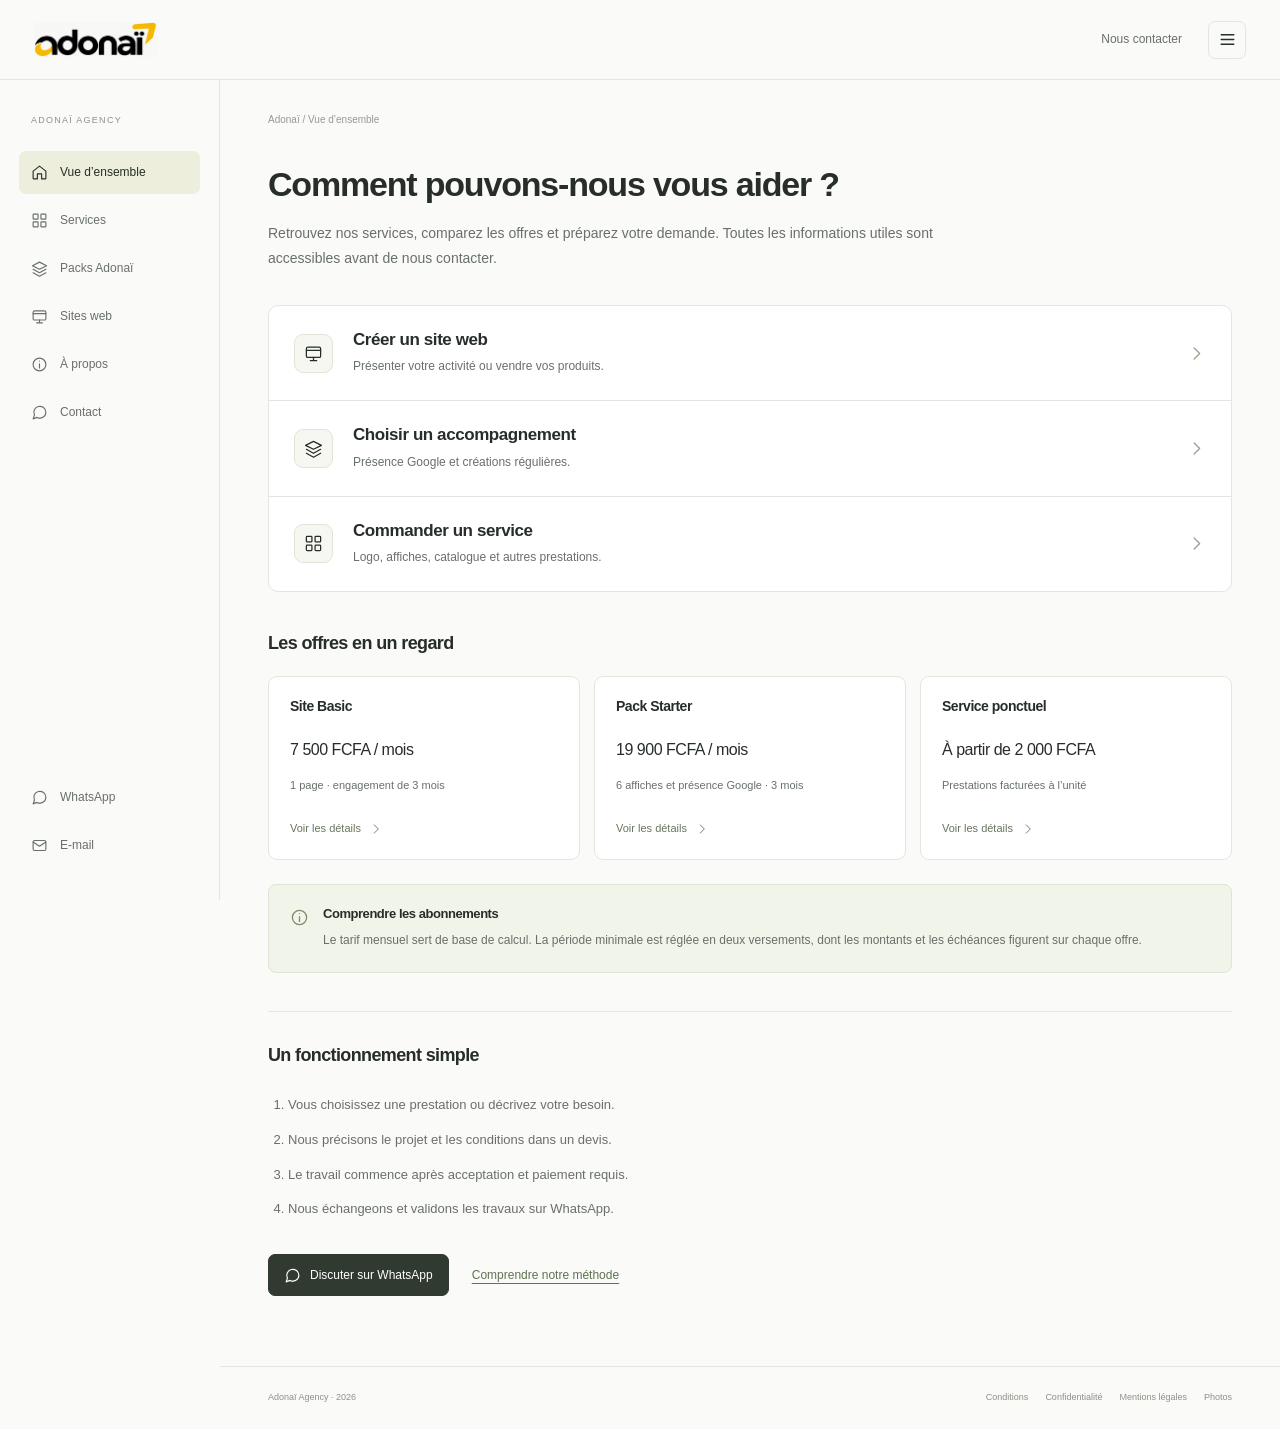
==== commit 9d47d651: "Add files via upload Nouveaux fichiers" ====
--- a/index.html
+++ b/index.html
@@ -1 +1 @@
-<!doctype html><html lang="fr"><head><meta charset="utf-8"><meta name="viewport" content="width=device-width,initial-scale=1"><title>Digital. Créativité. Impact. — Adonaï Agency</title><meta name="description" content="Agence digitale et créative au Bénin. Sites web, identité visuelle et accompagnement digital pour entreprises, commerces et entrepreneurs."><meta name="theme-color" content="#f7f7f2"><meta property="og:title" content="Digital. Créativité. Impact. — Adonaï Agency"><meta property="og:description" content="Agence digitale et créative au Bénin. Sites web, identité visuelle et accompagnement digital pour entreprises, commerces et entrepreneurs."><meta property="og:type" content="website"><link rel="icon" href="assets/favicon.svg" type="image/svg+xml"><link rel="stylesheet" href="style.css"><script defer src="app.js"></script></head><body><a class="skip" href="#main">Aller au contenu</a><header><a class="brand" href="index.html" aria-label="Adonaï Agency, accueil"><img src="assets/logo.webp" alt="Adonaï" width="1395" height="397"></a><div class="header-right"><span>BÉNIN · AFRIQUE FRANCOPHONE</span><button id="menu-open" aria-label="Ouvrir la navigation" aria-expanded="false" aria-controls="navigation"><i></i><i></i><i></i></button></div></header><dialog id="navigation" aria-labelledby="nav-title"><div class="drawer-head"><span id="nav-title">ADONAÏ AGENCY</span><button id="menu-close" aria-label="Fermer la navigation">×</button></div><p class="eyebrow">EXPLORER</p><nav aria-label="Navigation principale"><a href="index.html" aria-current="page"><span>Accueil</span><small>01</small></a><a href="services.html" ><span>Services</span><small>02</small></a><a href="packs.html" ><span>Packs Adonaï</span><small>03</small></a><a href="sites-web.html" ><span>Création de sites</span><small>04</small></a><a href="agence.html" ><span>L’agence</span><small>05</small></a><a href="contact.html" ><span>Contact</span><small>06</small></a></nav><div class="drawer-bottom"><a class="button" href="https://wa.me/22953538609?text=Bonjour%20Adona%C3%AF%20Agency%2C%20je%20souhaite%20%C3%A9changer%20sur%20mon%20projet." target="_blank" rel="noopener noreferrer">Échanger sur WhatsApp<span aria-hidden="true">↗</span></a><a href="mailto:quentinadonai@gmail.com">quentinadonai@gmail.com</a></div></dialog><main id="main"><section class="hero wrap"><p class="eyebrow"><span class="dot"></span>DIGITAL. CRÉATIVITÉ. IMPACT.</p><div class="hero-grid"><div><h1>Du potentiel.<br>À <span class="underline">l’impact.</span></h1><p class="lead">Sites web, identité visuelle et accompagnement digital pour faire avancer votre activité.</p><p class="hero-description">Pour les entreprises, commerces et entrepreneurs au Bénin et en Afrique francophone.</p><div class="actions"><a class="button" href="https://wa.me/22953538609?text=Bonjour%20Adona%C3%AF%20Agency%2C%20je%20souhaite%20%C3%A9changer%20sur%20mon%20projet." target="_blank" rel="noopener noreferrer">Parlons de votre projet<span aria-hidden="true">↗</span></a><a class="text-link" href="services.html">Découvrir nos services</a></div></div><div class="hero-visual"><div class="browser-mock"><div class="mock-head">votre marque.<span>Services &nbsp; Contact ↗</span></div><figure class="photo web"><img src="https://d2u1z1lopyfwlx.cloudfront.net/thumbnails/b5f72553-7d39-59e1-a444-e78e9fd645a4/ff65e6a8-7fa7-5800-a68d-40c87b06ce82.jpg" alt="Ordinateur portable présentant un site web sur un bureau" width="1000" height="700" loading="eager" decoding="async" referrerpolicy="no-referrer"><figcaption>Concept de présentation · photographie d’illustration.</figcaption></figure><div class="mock-copy">Votre activité.<br>Une présence à votre image.</div></div><div class="floating-card"><span>VOTRE PROCHAIN CHAPITRE</span><p>Clair. Singulier.<br>Essentiel.</p><div class="mini-line"></div></div></div></div><div class="hero-rule"><span>Une agence. Plusieurs façons de vous accompagner.</span><span>Clarté · Créativité · Suivi</span></div></section><section class="section wrap"><div class="section-heading"><div><p class="eyebrow">NOS EXPERTISES</p><h2>Une agence.<br>Trois leviers.</h2></div><p>De votre première identité à votre présence en ligne,<br>choisissez le bon point de départ.</p></div><div class="three"><a class="lever" href="sites-web.html"><span class="number">01</span><h3>Créer votre présence</h3><p>Sites vitrines et e-commerce pour présenter votre activité ou vendre vos produits.</p><span class="lever-link">Explorer <span>↗</span></span></a><a class="lever" href="services.html"><span class="number">02</span><h3>Affirmer votre image</h3><p>Logo, cartes de visite, affiches et supports pour une communication cohérente.</p><span class="lever-link">Explorer <span>↗</span></span></a><a class="lever" href="packs.html"><span class="number">03</span><h3>Développer votre visibilité</h3><p>Présence Google et créations régulières grâce à nos Packs Adonaï.</p><span class="lever-link">Explorer <span>↗</span></span></a></div></section><section class="soft section"><div class="wrap split"><div><figure class="photo design"><img src="https://d2u1z1lopyfwlx.cloudfront.net/thumbnails/3ca5bfdf-d0fb-58da-a09b-e6cca7609a52/ff65e6a8-7fa7-5800-a68d-40c87b06ce82.jpg" alt="Nuancier de couleurs pour un travail de création graphique" width="1000" height="700" loading="lazy" decoding="async" referrerpolicy="no-referrer"><figcaption>Photographie d’illustration · ne représente pas une réalisation client.</figcaption></figure></div><div class="vcenter"><p class="eyebrow">UNE IMAGE QUI VOUS RESSEMBLE</p><h2>Du beau.<br>Mais surtout, du sens.</h2><p>Un visuel doit faire comprendre votre activité. Un site doit aider vos visiteurs à agir. Notre accompagnement relie création et besoins concrets.</p><a class="text-link" href="agence.html">Découvrir notre approche ↗</a></div></div></section><section class="section wrap"><div class="section-heading"><div><p class="eyebrow">LES PACKS ADONAÏ</p><h2>Un accompagnement<br>à votre rythme.</h2></div><a class="text-link" href="packs.html">Comparer les packs ↗</a></div><div class="three"><article class="mini-offer"><h3>Starter</h3><p class="price">19 900 FCFA<small>/ mois</small></p><p>Présence Google et 6 affiches par mois. Sans site web.</p><p class="fine">3 mois minimum · total initial 59 700 FCFA.</p><a href="packs.html#starter" class="text-link">Prestations et paiements ↗</a></article><article class="mini-offer"><h3>Business</h3><p class="price">34 900 FCFA<small>/ mois</small></p><p>Site vitrine Premium et 12 affiches par mois.</p><p class="fine">5 mois minimum · total initial 174 500 FCFA.</p><a href="packs.html#business" class="text-link">Prestations et paiements ↗</a></article><article class="mini-offer"><h3>Premium</h3><p class="price">49 900 FCFA<small>/ mois</small></p><p>Site personnalisé et 16 affiches par mois.</p><p class="fine">5 mois minimum · total initial 249 500 FCFA.</p><a href="packs.html#premium" class="text-link">Prestations et paiements ↗</a></article></div><p class="fine">Tarifs mensuels servant de base de calcul. La période initiale des packs est payée à 50 % avant démarrage et à 50 % au démarrage effectif des prestations.</p></section><section class="cta wrap"><div><p class="eyebrow">UN PROJET EN TÊTE ?</p><h2>Construisons la suite.</h2><p>Un échange pour clarifier votre besoin, puis un devis adapté.</p></div><a class="button" href="contact.html">Préparer ma demande <span>↗</span></a></section></main><footer><div class="wrap"><div class="footer-top"><div><a class="footer-brand" href="index.html">adonaï<span>•</span></a><p>Digital. Créativité. Impact.</p><p>Agence digitale et créative au Bénin.</p></div><nav aria-label="Navigation de pied de page"><a href="services.html">Services</a><a href="packs.html">Packs Adonaï</a><a href="sites-web.html">Création de sites</a><a href="agence.html">L’agence</a><a href="contact.html">Contact</a></nav><div class="footer-contact"><a href="https://wa.me/22953538609?text=Bonjour%20Adona%C3%AF%20Agency%2C%20je%20souhaite%20vous%20contacter." target="_blank" rel="noopener noreferrer">WhatsApp · +229 53538609 ↗</a><a href="mailto:quentinadonai@gmail.com">quentinadonai@gmail.com</a></div></div><div class="footer-bottom"><span>© <span class="year"></span> Adonaï Agency</span><a href="conditions.html">Conditions commerciales</a><a href="confidentialite.html">Confidentialité</a><a href="mentions-legales.html">Mentions légales</a><a href="credits.html">Crédits photos</a></div></div></footer></body></html>+<!doctype html><html lang="fr"><head><meta charset="utf-8"><meta name="viewport" content="width=device-width,initial-scale=1"><title>Vue d’ensemble | Adonaï Agency</title><meta name="description" content="Services, sites web et accompagnement digital Adonaï Agency au Bénin. Des offres expliquées et un contact direct sur WhatsApp."><meta name="theme-color" content="#fafaf8"><link rel="stylesheet" href="style.css?v=correction-2"><script defer src="app.js?v=correction-2"></script></head><body><a class="skip" href="#main">Aller au contenu</a><header><a href="index.html" aria-label="Adonaï Agency, accueil"><img class="logo" src="[data-uri]" width="1000" height="285" alt="Adonaï"></a><div class="header-actions"><a href="contact.html" class="header-contact">Nous contacter</a><button id="open-menu" aria-label="Ouvrir la navigation" aria-expanded="false" aria-controls="navigation"><svg class="icon" viewBox="0 0 24 24" fill="none" stroke="currentColor" stroke-width="1.6" stroke-linecap="round" stroke-linejoin="round" aria-hidden="true"><path d="M4 6h16M4 12h16M4 18h16"/></svg></button></div></header><dialog id="navigation" aria-labelledby="nav-title"><div class="drawer-head"><span id="nav-title">Navigation</span><button id="close-menu" aria-label="Fermer la navigation"><svg class="icon" viewBox="0 0 24 24" fill="none" stroke="currentColor" stroke-width="1.6" stroke-linecap="round" stroke-linejoin="round" aria-hidden="true"><path d="m6 6 12 12M6 18 18 6"/></svg></button></div><nav aria-label="Navigation principale"><a href="index.html" aria-current="page"><svg class="icon" viewBox="0 0 24 24" fill="none" stroke="currentColor" stroke-width="1.6" stroke-linecap="round" stroke-linejoin="round" aria-hidden="true"><path d="m3 10 9-7 9 7v10a1 1 0 0 1-1 1h-5v-7H9v7H4a1 1 0 0 1-1-1Z"/></svg><span>Vue d’ensemble</span></a><a href="services.html" ><svg class="icon" viewBox="0 0 24 24" fill="none" stroke="currentColor" stroke-width="1.6" stroke-linecap="round" stroke-linejoin="round" aria-hidden="true"><rect x="3" y="3" width="7" height="7" rx="1"/><rect x="14" y="3" width="7" height="7" rx="1"/><rect x="3" y="14" width="7" height="7" rx="1"/><rect x="14" y="14" width="7" height="7" rx="1"/></svg><span>Services</span></a><a href="packs.html" ><svg class="icon" viewBox="0 0 24 24" fill="none" stroke="currentColor" stroke-width="1.6" stroke-linecap="round" stroke-linejoin="round" aria-hidden="true"><path d="m12 3 10 5-10 5L2 8Zm-9 10 9 5 9-5M3 18l9 5 9-5"/></svg><span>Packs Adonaï</span></a><a href="sites-web.html" ><svg class="icon" viewBox="0 0 24 24" fill="none" stroke="currentColor" stroke-width="1.6" stroke-linecap="round" stroke-linejoin="round" aria-hidden="true"><rect x="3" y="4" width="18" height="13" rx="2"/><path d="M8 21h8M12 17v4M3 8h18"/></svg><span>Sites web</span></a><a href="agence.html" ><svg class="icon" viewBox="0 0 24 24" fill="none" stroke="currentColor" stroke-width="1.6" stroke-linecap="round" stroke-linejoin="round" aria-hidden="true"><circle cx="12" cy="12" r="9"/><path d="M12 11v6M12 7h.01"/></svg><span>À propos</span></a><a href="contact.html" ><svg class="icon" viewBox="0 0 24 24" fill="none" stroke="currentColor" stroke-width="1.6" stroke-linecap="round" stroke-linejoin="round" aria-hidden="true"><path d="M21 11.5a8.5 8.5 0 0 1-12.6 7.4L3 21l1.9-5.4A8.5 8.5 0 1 1 21 11.5Z"/></svg><span>Contact</span></a></nav><div class="drawer-note">Digital. Créativité. Impact.<br>Bénin et Afrique francophone.</div></dialog><div class="layout"><aside class="sidebar"><div class="sidebar-label">ADONAÏ AGENCY</div><nav aria-label="Navigation latérale"><a href="index.html" aria-current="page"><svg class="icon" viewBox="0 0 24 24" fill="none" stroke="currentColor" stroke-width="1.6" stroke-linecap="round" stroke-linejoin="round" aria-hidden="true"><path d="m3 10 9-7 9 7v10a1 1 0 0 1-1 1h-5v-7H9v7H4a1 1 0 0 1-1-1Z"/></svg><span>Vue d’ensemble</span></a><a href="services.html" ><svg class="icon" viewBox="0 0 24 24" fill="none" stroke="currentColor" stroke-width="1.6" stroke-linecap="round" stroke-linejoin="round" aria-hidden="true"><rect x="3" y="3" width="7" height="7" rx="1"/><rect x="14" y="3" width="7" height="7" rx="1"/><rect x="3" y="14" width="7" height="7" rx="1"/><rect x="14" y="14" width="7" height="7" rx="1"/></svg><span>Services</span></a><a href="packs.html" ><svg class="icon" viewBox="0 0 24 24" fill="none" stroke="currentColor" stroke-width="1.6" stroke-linecap="round" stroke-linejoin="round" aria-hidden="true"><path d="m12 3 10 5-10 5L2 8Zm-9 10 9 5 9-5M3 18l9 5 9-5"/></svg><span>Packs Adonaï</span></a><a href="sites-web.html" ><svg class="icon" viewBox="0 0 24 24" fill="none" stroke="currentColor" stroke-width="1.6" stroke-linecap="round" stroke-linejoin="round" aria-hidden="true"><rect x="3" y="4" width="18" height="13" rx="2"/><path d="M8 21h8M12 17v4M3 8h18"/></svg><span>Sites web</span></a><a href="agence.html" ><svg class="icon" viewBox="0 0 24 24" fill="none" stroke="currentColor" stroke-width="1.6" stroke-linecap="round" stroke-linejoin="round" aria-hidden="true"><circle cx="12" cy="12" r="9"/><path d="M12 11v6M12 7h.01"/></svg><span>À propos</span></a><a href="contact.html" ><svg class="icon" viewBox="0 0 24 24" fill="none" stroke="currentColor" stroke-width="1.6" stroke-linecap="round" stroke-linejoin="round" aria-hidden="true"><path d="M21 11.5a8.5 8.5 0 0 1-12.6 7.4L3 21l1.9-5.4A8.5 8.5 0 1 1 21 11.5Z"/></svg><span>Contact</span></a></nav><div class="sidebar-bottom"><a href="https://wa.me/22953538609?text=Bonjour%20Adona%C3%AF%20Agency%2C%20je%20souhaite%20vous%20contacter."><svg class="icon" viewBox="0 0 24 24" fill="none" stroke="currentColor" stroke-width="1.6" stroke-linecap="round" stroke-linejoin="round" aria-hidden="true"><path d="M21 11.5a8.5 8.5 0 0 1-12.6 7.4L3 21l1.9-5.4A8.5 8.5 0 1 1 21 11.5Z"/></svg>WhatsApp</a><a href="mailto:quentinadonai@gmail.com"><svg class="icon" viewBox="0 0 24 24" fill="none" stroke="currentColor" stroke-width="1.6" stroke-linecap="round" stroke-linejoin="round" aria-hidden="true"><rect x="3" y="5" width="18" height="14" rx="2"/><path d="m3 7 9 6 9-6"/></svg>E-mail</a></div></aside><main id="main"><div class="content"><div class="page-label">Adonaï / Vue d’ensemble</div><div class="intro"><h1>Comment pouvons-nous vous aider ?</h1><p>Retrouvez nos services, comparez les offres et préparez votre demande. Toutes les informations utiles sont accessibles avant de nous contacter.</p></div><div class="home-choices"><a class="choice" href="sites-web.html"><span class="choice-icon"><svg class="icon" viewBox="0 0 24 24" fill="none" stroke="currentColor" stroke-width="1.6" stroke-linecap="round" stroke-linejoin="round" aria-hidden="true"><rect x="3" y="4" width="18" height="13" rx="2"/><path d="M8 21h8M12 17v4M3 8h18"/></svg></span><div><h2>Créer un site web</h2><p>Présenter votre activité ou vendre vos produits.</p></div><svg class="icon" viewBox="0 0 24 24" fill="none" stroke="currentColor" stroke-width="1.6" stroke-linecap="round" stroke-linejoin="round" aria-hidden="true"><path d="m9 5 7 7-7 7"/></svg></a><a class="choice" href="packs.html"><span class="choice-icon"><svg class="icon" viewBox="0 0 24 24" fill="none" stroke="currentColor" stroke-width="1.6" stroke-linecap="round" stroke-linejoin="round" aria-hidden="true"><path d="m12 3 10 5-10 5L2 8Zm-9 10 9 5 9-5M3 18l9 5 9-5"/></svg></span><div><h2>Choisir un accompagnement</h2><p>Présence Google et créations régulières.</p></div><svg class="icon" viewBox="0 0 24 24" fill="none" stroke="currentColor" stroke-width="1.6" stroke-linecap="round" stroke-linejoin="round" aria-hidden="true"><path d="m9 5 7 7-7 7"/></svg></a><a class="choice" href="services.html"><span class="choice-icon"><svg class="icon" viewBox="0 0 24 24" fill="none" stroke="currentColor" stroke-width="1.6" stroke-linecap="round" stroke-linejoin="round" aria-hidden="true"><rect x="3" y="3" width="7" height="7" rx="1"/><rect x="14" y="3" width="7" height="7" rx="1"/><rect x="3" y="14" width="7" height="7" rx="1"/><rect x="14" y="14" width="7" height="7" rx="1"/></svg></span><div><h2>Commander un service</h2><p>Logo, affiches, catalogue et autres prestations.</p></div><svg class="icon" viewBox="0 0 24 24" fill="none" stroke="currentColor" stroke-width="1.6" stroke-linecap="round" stroke-linejoin="round" aria-hidden="true"><path d="m9 5 7 7-7 7"/></svg></a></div><section><h2 class="section-title">Les offres en un regard</h2><div class="compact-grid"><a class="compact" href="sites-web.html#basic"><h3>Site Basic</h3><p class="amount">7 500 FCFA / mois</p><p>1 page · engagement de 3 mois</p><span class="inline-link">Voir les détails <svg class="icon" viewBox="0 0 24 24" fill="none" stroke="currentColor" stroke-width="1.6" stroke-linecap="round" stroke-linejoin="round" aria-hidden="true"><path d="m9 5 7 7-7 7"/></svg></span></a><a class="compact" href="packs.html#starter"><h3>Pack Starter</h3><p class="amount">19 900 FCFA / mois</p><p>6 affiches et présence Google · 3 mois</p><span class="inline-link">Voir les détails <svg class="icon" viewBox="0 0 24 24" fill="none" stroke="currentColor" stroke-width="1.6" stroke-linecap="round" stroke-linejoin="round" aria-hidden="true"><path d="m9 5 7 7-7 7"/></svg></span></a><a class="compact" href="services.html"><h3>Service ponctuel</h3><p class="amount">À partir de 2 000 FCFA</p><p>Prestations facturées à l’unité</p><span class="inline-link">Voir les détails <svg class="icon" viewBox="0 0 24 24" fill="none" stroke="currentColor" stroke-width="1.6" stroke-linecap="round" stroke-linejoin="round" aria-hidden="true"><path d="m9 5 7 7-7 7"/></svg></span></a></div><div class="note"><svg class="icon" viewBox="0 0 24 24" fill="none" stroke="currentColor" stroke-width="1.6" stroke-linecap="round" stroke-linejoin="round" aria-hidden="true"><circle cx="12" cy="12" r="9"/><path d="M12 11v6M12 7h.01"/></svg><div><h3>Comprendre les abonnements</h3><p>Le tarif mensuel sert de base de calcul. La période minimale est réglée en deux versements, dont les montants et les échéances figurent sur chaque offre.</p></div></div></section><section class="home-bottom"><h2 class="section-title">Un fonctionnement simple</h2><ol class="steps"><li>Vous choisissez une prestation ou décrivez votre besoin.</li><li>Nous précisons le projet et les conditions dans un devis.</li><li>Le travail commence après acceptation et paiement requis.</li><li>Nous échangeons et validons les travaux sur WhatsApp.</li></ol><div class="actions"><a class="button " href="https://wa.me/22953538609?text=Bonjour%20Adona%C3%AF%20Agency%2C%20je%20souhaite%20%C3%A9changer%20sur%20mon%20projet." target="_blank" rel="noopener noreferrer"><svg class="icon" viewBox="0 0 24 24" fill="none" stroke="currentColor" stroke-width="1.6" stroke-linecap="round" stroke-linejoin="round" aria-hidden="true"><path d="M21 11.5a8.5 8.5 0 0 1-12.6 7.4L3 21l1.9-5.4A8.5 8.5 0 1 1 21 11.5Z"/></svg><span>Discuter sur WhatsApp</span></a><a class="text-link" href="agence.html">Comprendre notre méthode</a></div></section></div><footer><span>Adonaï Agency · <span class="year"></span></span><div><a href="conditions.html">Conditions</a><a href="confidentialite.html">Confidentialité</a><a href="mentions-legales.html">Mentions légales</a><a href="credits.html">Photos</a></div></footer></main></div></body></html>
--- a/style.css
+++ b/style.css
@@ -1 +1 @@
-*{box-sizing:border-box}:root{--bg:#f8f8f4;--ink:#262c28;--muted:#656c63;--line:#dfe2d9;--yellow:#edc631;--soft:#f0f1e9}html{scroll-behavior:smooth;scroll-padding-top:110px}body{margin:0;background:var(--bg);color:var(--ink);font-family:Arial,Helvetica,sans-serif;font-size:15px;line-height:1.75}a{color:inherit;text-decoration:none}button,input,select,textarea{font:inherit;color:inherit}button,summary{cursor:pointer}h1,h2,h3{line-height:1.12;letter-spacing:-.045em;margin:0 0 24px;font-weight:500}h1{font-size:clamp(42px,5.7vw,82px);font-weight:600;letter-spacing:-.065em}h2{font-size:clamp(30px,3.2vw,45px)}h3{font-size:20px;letter-spacing:-.03em}p{color:var(--muted);margin:0 0 20px}ul,ol{color:var(--muted)}.wrap{width:min(1280px,calc(100% - 112px));margin:auto}.section{padding:100px 0}.section-top{padding-top:10px}.eyebrow{font-size:10px;letter-spacing:.16em;font-weight:700;color:var(--muted);margin:0 0 25px}.dot{display:inline-block;width:6px;height:6px;background:var(--yellow);border-radius:50%;margin:0 9px 2px 0}.lead{font-size:18px;line-height:1.75;max-width:650px}.fine{font-size:12px;line-height:1.8}.soft{background:var(--soft)}.three{display:grid;grid-template-columns:repeat(3,minmax(0,1fr));gap:22px}.four{display:grid;grid-template-columns:repeat(4,minmax(0,1fr));gap:26px}.split{display:grid;grid-template-columns:1fr 1fr;gap:75px}.vcenter{align-self:center}.vcenter>p{max-width:500px}.narrow{max-width:820px}header{height:96px;padding:0 56px;display:flex;justify-content:space-between;align-items:center;position:sticky;top:0;background:#f8f8f4f5;z-index:30;border-bottom:1px solid #e1e3da88;backdrop-filter:blur(10px)}.brand img{width:135px;height:auto;display:block;mix-blend-mode:multiply}.header-right{display:flex;gap:35px;align-items:center}.header-right>span{font-size:9px;letter-spacing:.1em;color:var(--muted)}#menu-open{display:flex;flex-direction:column;align-items:center;justify-content:center;gap:5px;width:44px;height:44px;border:1px solid #d4d9cb;border-radius:50%;background:transparent}#menu-open i{width:18px;height:1px;background:var(--ink)}#menu-open:hover{background:#e9ede1}#navigation{position:fixed;inset:0 0 0 auto;margin:0;max-height:none;height:100dvh;max-width:100%;width:450px;border:0;border-left:1px solid var(--line);background:var(--bg);padding:35px;overflow:auto;color:var(--ink)}#navigation::backdrop{background:#1a251a66;backdrop-filter:blur(3px)}.drawer-head{display:flex;align-items:center;justify-content:space-between;margin-bottom:40px}.drawer-head>span{font-size:11px;letter-spacing:.14em}#menu-close{width:38px;height:38px;background:none;border:1px solid var(--line);border-radius:50%;font-size:25px;line-height:1}#navigation nav>a{display:flex;justify-content:space-between;align-items:center;border-bottom:1px solid var(--line);font-size:27px;letter-spacing:-.04em;padding:12px 0}#navigation nav small{font-size:10px;letter-spacing:0;color:var(--muted)}#navigation [aria-current="page"]{color:#53674a}#navigation [aria-current="page"]>span{border-bottom:2px solid var(--yellow)}.drawer-bottom{margin-top:35px;display:grid;gap:16px}.drawer-bottom>a:last-child{font-size:12px;color:var(--muted)}.button{display:inline-flex;align-items:center;justify-content:space-between;gap:27px;background:#29322b;color:#fff;border:1px solid transparent;border-radius:7px;padding:14px 19px;font-size:12px;line-height:1.5;transition:background .2s,transform .2s}.button:hover{background:#46513f;transform:translateY(-2px)}.button>span{font-size:16px}.actions{display:flex;align-items:center;gap:28px;flex-wrap:wrap}.text-link{display:inline-block;font-size:12px;border-bottom:1px solid #b9c1af;padding-bottom:3px}.text-link:hover{border-color:var(--ink)}.hero{padding-top:63px}.hero-grid{display:grid;grid-template-columns:1.05fr 1fr;gap:85px;align-items:center}.hero h1{margin:20px 0 28px}.underline{position:relative;white-space:nowrap}.underline:after{content:'';position:absolute;left:1px;right:0;height:7px;bottom:4px;background:var(--yellow);z-index:-1;transform:rotate(-2deg)}.hero h1{position:relative;isolation:isolate}.hero .lead{max-width:420px;font-size:17px}.hero-description{font-size:12px;max-width:380px}.hero .actions{margin-top:32px}.hero-visual{position:relative;border-radius:18px;background:#eaede3;padding:50px 35px 60px;min-height:400px;display:flex;align-items:center;justify-content:center;overflow:hidden}.browser-mock{width:100%;max-width:350px;background:white;border:1px solid #d7ddcf;border-radius:9px;overflow:hidden;transform:rotate(-4deg);box-shadow:0 20px 40px #303d2210}.mock-head{padding:13px 15px;font-size:11px;font-weight:700;display:flex;justify-content:space-between}.mock-head>span{font-size:7px;font-weight:400;color:var(--muted);align-self:center}.browser-mock .photo{margin:0}.browser-mock img{aspect-ratio:1.9;object-position:center}.browser-mock figcaption{font-size:7px;padding:4px 8px}.mock-copy{font-size:23px;line-height:1.2;letter-spacing:-.05em;padding:15px 17px 20px}.floating-card{position:absolute;right:20px;bottom:35px;background:#fbf2c9;border:1px solid #e8dcac;transform:rotate(4deg);border-radius:8px;padding:18px 25px;box-shadow:0 10px 25px #2634210a}.floating-card>span{font-size:7px;letter-spacing:.1em}.floating-card p{color:var(--ink);font-size:21px;letter-spacing:-.04em;line-height:1.2;margin:10px 0}.mini-line{width:35px;height:3px;background:#c1a234}.hero-rule{display:flex;justify-content:space-between;gap:25px;padding:23px 0;border-top:1px solid var(--line);margin-top:55px;color:var(--muted);font-size:10px}.section-heading{display:flex;align-items:flex-end;justify-content:space-between;gap:40px;margin-bottom:40px}.section-heading h2{margin:0}.section-heading>p{font-size:13px;margin:0}.lever{border:1px solid var(--line);border-radius:10px;padding:28px;display:block;transition:background .2s}.lever:hover{background:#f0f1e9}.number{display:inline-flex;width:33px;height:33px;border-radius:8px;background:#ebe9d8;color:#756422;font-size:11px;align-items:center;justify-content:center;margin-bottom:34px}.lever:nth-child(2) .number{background:#f3eac3}.lever:nth-child(3) .number{background:#e3e9df;color:#4e6348}.lever p{font-size:13px}.lever-link{display:flex;justify-content:space-between;font-size:11px;padding-top:16px}.photo{margin:0;position:relative}.photo img{width:100%;height:auto;aspect-ratio:1.35;object-fit:cover;display:block;border-radius:11px;background:#e5e8df}.photo figcaption{font-size:9px;color:#7a8272;margin-top:7px;line-height:1.6}.photo.video img{object-position:50% 45%}.photo.print img{object-position:50% 55%}.photo.failed:before{content:'Illustration indisponible';position:absolute;inset:0 0 30px;display:flex;align-items:center;justify-content:center;font-size:13px;color:#7d8874;background:#e9ede2;border-radius:10px}.mini-offer{padding:26px;border:1px solid var(--line);border-radius:9px}.mini-offer h3{font-size:21px}.price{font-size:29px;color:var(--ink);letter-spacing:-.055em;line-height:1.25;margin:24px 0 15px}.price small{display:block;font-size:11px;letter-spacing:0;color:var(--muted);margin-top:5px}.mini-offer>p:not(.price){font-size:12px}.cta{padding:55px 0 75px;border-top:1px solid var(--line);display:flex;align-items:center;justify-content:space-between;gap:30px}.cta h2{font-size:36px;margin-bottom:14px}.cta p:last-child{font-size:13px;margin:0}.page-intro{padding:65px 0 52px}.page-intro h1{font-size:clamp(40px,5vw,68px)}.page-intro .lead{font-size:16px;max-width:760px}.jump-links{display:flex;flex-wrap:wrap;gap:10px;margin-bottom:40px}.jump-links a{border:1px solid var(--line);padding:8px 12px;font-size:11px;border-radius:25px}.jump-links a:hover{background:#ecefe4}.service-grid{display:grid;grid-template-columns:1fr 1fr;gap:30px}.service{border:1px solid var(--line);border-radius:12px;overflow:hidden;scroll-margin-top:115px}.service>.photo img{aspect-ratio:1.85;border-radius:0}.service>.photo figcaption{padding:0 20px}.service-content{padding:28px}.service h2{font-size:28px}.service-price{font-size:18px;color:var(--ink);margin-bottom:15px}.service-content>p:not(.eyebrow):not(.service-price){font-size:13px}.service dl{margin:25px 0;font-size:12px}.service dt{font-weight:600;color:var(--ink);margin-top:18px}.service dd{margin:6px 0 0;color:var(--muted)}.service .eyebrow{font-size:9px;margin-bottom:18px}.plain-steps{padding-left:20px}.plain-steps li{padding:9px 0}.notice{border:1px solid #dce0ce;background:#f0f2e7;border-radius:9px;padding:23px;margin-bottom:28px}.notice h2{font-size:24px;margin-bottom:13px}.notice h3{font-size:18px;margin-bottom:12px}.notice p{font-size:13px;margin:0}.notice ol{padding-left:17px;font-size:12px}.notice li{margin:10px 0}.offers{align-items:stretch}.offer{border:1px solid var(--line);border-radius:11px;padding:27px;display:flex;flex-direction:column;scroll-margin-top:115px}.offer h2{font-size:29px}.offer>p:not(.price):not(.eyebrow){font-size:12px}.offer>p:nth-of-type(2){min-height:65px}.offer .eyebrow{font-size:9px;margin-bottom:15px}.offer .commit{font-size:11px;margin-bottom:17px}.payment{border-block:1px solid var(--line);padding:15px 0;margin-bottom:25px;font-size:10px}.payment>span{display:flex;justify-content:space-between;gap:10px;margin:6px 0}.payment b{font-weight:500;text-align:right;white-space:nowrap}.offer h3{font-size:14px}.offer ul{padding-left:16px;margin:0 0 22px;font-size:12px;flex:1}.offer li{margin:11px 0}.offer>.button{margin-top:10px;font-size:11px}.offer>.text-link{align-self:center;margin-top:16px;font-size:10px}.table-scroll{overflow:auto;border:1px solid var(--line);border-radius:10px}table{border-collapse:collapse;width:100%;min-width:650px;font-size:12px}caption{text-align:left;font-size:11px;color:var(--muted);padding:17px}th,td{text-align:left;padding:17px;border-bottom:1px solid var(--line);vertical-align:top}thead{background:#edf0e4}th{font-weight:600}tbody tr:last-child>*{border:0}.faq-list{border-top:1px solid var(--line)}details{border-bottom:1px solid var(--line)}summary{display:flex;justify-content:space-between;gap:20px;padding:20px 0;list-style:none;font-size:13px;line-height:1.6}summary::-webkit-details-marker{display:none}summary span{font-size:18px;color:#86917a}details[open] summary span{transform:rotate(45deg)}details>div>p{font-size:12px;line-height:1.9}.feature-photo{padding-top:10px}.info-cards{margin-top:35px}.info-cards>article{border-top:1px solid #d2d8c6;padding-top:25px}.info-cards h3{font-size:19px}.info-cards p{font-size:13px}.step{border-top:1px solid var(--line);padding-top:25px}.step>span{font-size:12px;color:#8a967b;display:block;margin-bottom:35px}.step h3{font-size:21px}.step p{font-size:13px}.spaced-list{padding-left:19px;font-size:13px}.spaced-list li{margin:16px 0}.contact-grid{display:grid;grid-template-columns:.75fr 1.25fr;gap:95px}.contact-grid aside h2{font-size:28px}.contact-line{font-size:12px;margin-top:28px}.contact-line a{color:var(--ink);overflow-wrap:anywhere}.contact-grid aside>.notice{margin-top:30px}.form-row{display:grid;grid-template-columns:1fr 1fr;gap:18px}label{display:block;font-size:12px;margin-bottom:23px}label>span{color:#858c7c;font-size:10px}input,select,textarea{display:block;width:100%;min-width:0;background:#ffffff80;border:1px solid #d5dbcc;border-radius:6px;padding:12px;margin-top:8px;font-size:13px}textarea{resize:vertical}input:focus,textarea:focus,select:focus{outline:2px solid #889c7366;outline-offset:2px}.consent{font-size:11px;color:var(--muted);display:flex;align-items:flex-start;gap:10px;flex-wrap:wrap}.consent input{width:16px;height:16px;flex-shrink:0;margin:3px 0 0}.consent a{text-decoration:underline}form>.fine{margin-top:18px}#result{margin-top:25px;background:#edf0e4;border-radius:9px;padding:22px}#result p{font-size:12px}#result .actions{margin:18px 0}#copy{border:0;background:none;padding:0;font-size:12px;text-decoration:underline}.legal{max-width:900px;padding-bottom:80px}.legal section{border-top:1px solid var(--line);padding:30px 0}.legal h2{font-size:25px}.legal p{font-size:14px}.legal a{text-decoration:underline;overflow-wrap:anywhere}footer{border-top:1px solid var(--line);padding:45px 0 22px}.footer-top{display:grid;grid-template-columns:1fr 1fr 1fr;gap:40px;padding-bottom:35px}.footer-brand{font-size:32px;letter-spacing:-.075em;font-weight:700}.footer-brand span{color:var(--yellow)}.footer-top p{font-size:11px;margin:8px 0}.footer-top nav{display:grid;grid-template-columns:1fr 1fr;gap:10px;font-size:11px;align-content:start;padding-top:10px}.footer-contact{display:flex;flex-direction:column;gap:12px;font-size:11px;padding-top:10px;overflow-wrap:anywhere}.footer-bottom{display:flex;gap:24px;flex-wrap:wrap;border-top:1px solid var(--line);padding-top:20px;font-size:10px;color:var(--muted)}.skip{position:fixed;top:-120px;left:20px;padding:15px;background:#29322b;color:white;z-index:100}.skip:focus{top:10px}a:focus-visible,button:focus-visible,summary:focus-visible,.table-scroll:focus-visible{outline:2px solid #7e9365;outline-offset:5px}[hidden]{display:none!important}@media(max-width:1100px){.wrap{width:calc(100% - 56px)}header{padding:0 28px}.hero-grid{gap:35px}.hero-visual{padding:35px 25px 55px;min-height:350px}.floating-card{right:10px;bottom:20px;padding:15px 18px}.floating-card p{font-size:18px}.split,.contact-grid{gap:40px}.three{gap:15px}.offer{padding:21px}.payment{font-size:9px}.service-grid{gap:20px}.four{grid-template-columns:1fr 1fr}}@media(max-width:760px){header{height:76px}.brand img{width:112px}.header-right>span{display:none}#menu-open{width:39px;height:39px}.wrap{width:calc(100% - 44px)}.section{padding:67px 0}.hero{padding-top:35px}.hero-grid,.split,.three,.service-grid,.contact-grid{grid-template-columns:1fr}.hero-grid{gap:32px}.hero .eyebrow{font-size:9px}.hero h1{font-size:clamp(47px,10.8vw,68px);margin-top:8px}.hero .lead{font-size:16px;max-width:380px}.hero-description{font-size:12px}.hero .actions{margin-top:25px;gap:20px}.button{font-size:11px;padding:13px 16px}.hero-visual{min-height:335px;padding:30px 35px 55px;max-width:540px}.browser-mock{max-width:330px}.hero-rule{font-size:9px;gap:20px;margin-top:30px;padding:20px 0}.hero-rule span:last-child{text-align:right}.section-heading{display:block;margin-bottom:30px}.section-heading>p,.section-heading>.text-link{margin-top:20px}.lever{padding:25px}.number{margin-bottom:25px}.lever p{max-width:440px}.photo img{aspect-ratio:1.4}.page-intro{padding:42px 0 30px}.page-intro h1{font-size:clamp(38px,9.6vw,56px)}.page-intro .lead{font-size:14px}.jump-links{gap:7px;margin-bottom:30px}.jump-links a{font-size:10px;padding:7px 10px}.service h2{font-size:27px}.service-content{padding:24px}.service>.photo img{aspect-ratio:1.7}.offer{padding:26px}.offer>p:nth-of-type(2){min-height:0}.offer .payment{font-size:11px}.offer ul{flex:none}.offer li{font-size:13px}.notice{padding:20px}.feature-photo{gap:25px}.info-cards{gap:25px}.cta{padding:42px 0 55px;display:block}.cta h2{font-size:31px}.cta>.button{margin-top:25px}.contact-grid{gap:35px}.contact-grid aside>.notice{margin-top:25px}.form-row{gap:14px}.footer-top{grid-template-columns:1fr;gap:25px}.footer-top nav{max-width:360px}.footer-bottom{gap:15px}.footer-bottom>span{flex-basis:100%}#navigation{width:100%;padding:25px}#navigation nav>a{font-size:27px;padding:12px 0}.drawer-head{margin-bottom:30px}#navigation .eyebrow{margin-bottom:13px}.drawer-bottom{margin-top:25px}.four{gap:22px}.step h3{font-size:19px}.legal p{font-size:13px}.legal h2{font-size:24px}}@media(max-width:370px){.form-row,.four{grid-template-columns:1fr}.hero-visual{padding:25px 25px 55px}.floating-card{padding:12px 15px}.floating-card p{font-size:16px}.hero .actions{gap:17px}.price{font-size:27px}}@media(prefers-reduced-motion:reduce){html{scroll-behavior:auto}*,*::before,*::after{animation:none!important;transition:none!important}}+*{box-sizing:border-box}:root{--bg:#fafaf8;--paper:#fff;--ink:#272d29;--muted:#697069;--line:#e3e6de;--soft:#f1f3ed;--yellow:#eed373}html{scroll-padding-top:105px;scroll-behavior:smooth}body{margin:0;background:var(--bg);color:var(--ink);font-family:-apple-system,BlinkMacSystemFont,"Segoe UI",Arial,sans-serif;font-size:14px;line-height:1.75}a{color:inherit;text-decoration:none}button,input,select,textarea{font:inherit;color:inherit}button,summary{cursor:pointer}h1,h2,h3{font-weight:550;letter-spacing:-.035em;line-height:1.25;margin:0 0 16px}h1{font-size:34px}h2{font-size:24px}h3{font-size:15px}p{margin:0 0 18px;color:var(--muted)}.icon{width:19px;height:19px;flex-shrink:0;vertical-align:middle}header{height:80px;display:flex;align-items:center;justify-content:space-between;padding:0 34px;background:var(--bg);border-bottom:1px solid var(--line);position:sticky;top:0;z-index:20}.logo{display:block;width:123px;height:auto;mix-blend-mode:multiply}.header-actions{display:flex;align-items:center;gap:26px}.header-contact{font-size:12px;color:var(--muted)}#open-menu,#close-menu{border:1px solid var(--line);background:transparent;border-radius:7px;width:38px;height:38px;display:grid;place-items:center}.layout{display:grid;grid-template-columns:220px minmax(0,1fr)}.sidebar{position:sticky;top:80px;height:calc(100dvh - 80px);padding:33px 19px;border-right:1px solid var(--line);display:flex;flex-direction:column}.sidebar-label{font-size:9px;letter-spacing:.14em;color:#8b9288;padding:0 12px 22px}.sidebar nav,.sidebar-bottom{display:grid;gap:5px}.sidebar nav>a,.sidebar-bottom>a{display:flex;align-items:center;gap:12px;padding:11px 12px;font-size:12px;color:var(--muted);border-radius:7px}.sidebar nav>a[aria-current="page"]{background:#edeedc;color:var(--ink)}.sidebar nav>a:hover,.sidebar-bottom>a:hover{background:var(--soft)}.sidebar nav .icon,.sidebar-bottom .icon{width:17px;height:17px}.sidebar-bottom{margin-top:auto;padding-top:30px}main{min-width:0}.content{max-width:1120px;margin:auto;padding:31px 48px 70px;min-height:calc(100vh - 175px)}.page-label{font-size:10px;color:#959b90;margin-bottom:34px}.intro{max-width:770px;margin-bottom:35px}.intro p{font-size:14px;max-width:680px}.home-choices{border:1px solid var(--line);border-radius:10px;background:var(--paper);overflow:hidden;margin:30px 0 40px}.choice{display:flex;align-items:center;gap:20px;padding:23px 25px;border-bottom:1px solid var(--line)}.choice:last-child{border:0}.choice:hover{background:#f6f7f1}.choice-icon{width:39px;height:39px;border:1px solid #e1e5d8;border-radius:9px;display:grid;place-items:center;background:#f6f7f0}.choice h2{font-size:17px;letter-spacing:-.025em;margin:0 0 6px}.choice p{font-size:12px;margin:0}.choice>.icon{margin-left:auto;color:#9aa28d}.section-title{font-size:18px;margin:0 0 22px}.compact-grid{display:grid;grid-template-columns:repeat(3,minmax(0,1fr));gap:14px}.compact{border:1px solid var(--line);border-radius:9px;background:var(--paper);padding:21px;display:flex;flex-direction:column}.compact h3{font-size:14px;margin-bottom:20px}.compact p{font-size:11px;margin-bottom:12px}.compact .amount{font-size:16px;color:var(--ink);letter-spacing:-.03em}.inline-link{font-size:11px;color:#68755e;display:flex;align-items:center;gap:8px;margin-top:auto;padding-top:12px}.inline-link .icon{width:14px;height:14px}.note{display:flex;gap:14px;align-items:flex-start;padding:21px;border:1px solid #dfe4d5;background:#f1f4e9;border-radius:8px;margin:24px 0 30px}.note>.icon{color:#7d8b6c;margin-top:2px}.note h3{font-size:13px;margin-bottom:7px}.note p{font-size:12px;margin:0}.home-bottom{border-top:1px solid var(--line);padding-top:32px;margin-top:38px}.steps{font-size:13px;color:var(--muted);padding-left:20px;margin:0 0 27px}.steps li{padding:6px 0}.actions{display:flex;align-items:center;gap:23px;flex-wrap:wrap}.button{display:inline-flex;align-items:center;justify-content:center;gap:9px;padding:11px 15px;border:1px solid #303a30;border-radius:7px;background:#303a30;color:white;font-size:12px;line-height:1.5;transition:background .15s}.button .icon{width:17px;height:17px}.button:hover{background:#4b5946}.button.secondary{background:white;color:var(--ink);border-color:var(--line)}.text-link{font-size:12px;color:#5f7253;text-decoration:underline;text-underline-offset:4px}.chips{display:flex;flex-wrap:wrap;gap:8px;margin-bottom:30px}.chips>a{border:1px solid var(--line);border-radius:6px;background:#fff;padding:7px 11px;font-size:10px}.chips>a:hover{background:#f0f3e8}.service-list{display:grid;gap:24px}.service{border:1px solid var(--line);border-radius:9px;overflow:hidden;background:white;display:grid;grid-template-columns:30% minmax(0,1fr);scroll-margin-top:110px}.service-photo{padding:18px 0 18px 18px}.service-info{padding:24px}.service h2{font-size:23px;margin-bottom:10px}.service-price{font-size:16px;color:var(--ink);margin-bottom:12px}.service-info>p{font-size:12px}.service-info dl{font-size:12px;margin:22px 0}.service-info dt{font-weight:600;margin-top:15px}.service-info dd{color:var(--muted);margin:4px 0 0}figure{margin:0}figure img{display:block;width:100%;height:auto;aspect-ratio:1;object-fit:cover;border-radius:6px;background:var(--soft)}figcaption{font-size:8px;color:#8b9382;margin-top:8px;line-height:1.6}.image-fallback{aspect-ratio:1;background:var(--soft);border:1px solid var(--line);border-radius:6px;align-items:center;justify-content:center;flex-direction:column;gap:10px;color:#8e9885;font-size:10px}.image-fallback:not([hidden]){display:flex}.offer{background:#fff;border:1px solid var(--line);border-radius:9px;margin-bottom:23px;scroll-margin-top:110px;overflow:hidden}.offer-top{display:flex;justify-content:space-between;gap:30px;padding:25px;border-bottom:1px solid var(--line);background:#fdfdfb}.offer-top h2{font-size:24px;margin-bottom:10px}.offer-top p{font-size:12px;max-width:420px;margin:0}.price{font-size:24px;line-height:1.3;letter-spacing:-.05em;white-space:nowrap}.price small{display:block;font-size:10px;letter-spacing:0;color:var(--muted);margin-top:8px}.offer-body{display:grid;grid-template-columns:1.1fr 1fr;gap:35px;padding:26px}.offer-body ul{list-style:none;padding:0;margin:0 0 23px}.offer-body li{display:flex;align-items:flex-start;gap:9px;color:var(--muted);font-size:12px;margin:12px 0}.offer-body li .icon{width:14px;height:14px;color:#6f8362;margin-top:3px}.fine{font-size:11px;line-height:1.85}.payment{border-left:1px solid var(--line);padding-left:25px}.payment h3{font-size:13px}.payment dl{display:grid;grid-template-columns:1fr auto;gap:12px;font-size:11px;margin:23px 0}.payment dt{color:var(--muted)}.payment dd{margin:0;text-align:right}.payment>.text-link{display:block;margin-top:15px}.faq{margin:24px 0 35px;border-top:1px solid var(--line)}details{border-bottom:1px solid var(--line)}summary{padding:18px 0;display:flex;justify-content:space-between;gap:20px;list-style:none;font-size:13px}summary::-webkit-details-marker{display:none}summary .icon{width:16px;height:16px;color:#849179;margin-top:3px}details[open] summary .icon{transform:rotate(45deg)}details p{font-size:12px;line-height:1.9}.prose{max-width:790px}.prose h2{font-size:21px;margin:34px 0 15px}.prose p,.prose li{font-size:13px;color:var(--muted)}.prose a{text-decoration:underline;overflow-wrap:anywhere}.prose ul{padding-left:20px}.prose li{margin:14px 0}.contact-direct{display:flex;align-items:center;gap:25px;flex-wrap:wrap;margin-bottom:15px}.contact-email{display:flex;align-items:center;gap:8px;font-size:12px;overflow-wrap:anywhere}.contact-email .icon{width:17px;height:17px}#contact-form{background:#fff;border:1px solid var(--line);padding:28px;border-radius:9px;margin-top:25px;max-width:850px}.form-row{display:grid;grid-template-columns:1fr 1fr;gap:18px}label{display:block;font-size:12px;margin-bottom:22px}label>span{color:#899180;font-size:10px}input,textarea,select{width:100%;min-width:0;display:block;background:#fdfdfb;border:1px solid #d8dfcf;border-radius:6px;padding:11px 12px;font-size:13px;margin-top:7px}textarea{resize:vertical}input:focus,select:focus,textarea:focus{outline:2px solid #8ea17a55;outline-offset:2px}.consent{display:flex;align-items:flex-start;gap:9px}.consent input{width:15px;height:15px;flex-shrink:0;margin:3px 0 0}.consent>span{font-size:11px;color:var(--muted)}.consent a{text-decoration:underline}form>.fine{margin-top:14px}#result{background:var(--soft);border:1px solid var(--line);border-radius:7px;padding:20px;margin-top:23px}#result p{font-size:12px}#result .actions{margin-top:18px}#copy{display:flex;align-items:center;gap:7px;font-size:11px;border:0;background:transparent;padding:0}#copy .icon{width:15px;height:15px}footer{max-width:1120px;margin:auto;border-top:1px solid var(--line);padding:23px 48px;display:flex;gap:25px;justify-content:space-between;font-size:9px;color:#8a9381}footer>div{display:flex;gap:17px;flex-wrap:wrap}#navigation{inset:0 0 0 auto;margin:0;width:365px;max-width:100%;height:100dvh;max-height:none;border:0;border-left:1px solid var(--line);background:var(--bg);padding:25px;overflow:auto}#navigation::backdrop{background:#1e291e66;backdrop-filter:blur(2px)}.drawer-head{display:flex;align-items:center;justify-content:space-between;margin-bottom:35px;font-size:13px}#navigation nav{display:grid;gap:8px}#navigation nav>a{display:flex;align-items:center;gap:13px;border-radius:6px;font-size:15px;padding:13px}#navigation nav>a[aria-current="page"]{background:#eeefdf}#navigation nav>a:hover{background:var(--soft)}.drawer-note{font-size:11px;color:#909984;border-top:1px solid var(--line);margin-top:35px;padding-top:20px}.skip{position:fixed;top:-120px;left:15px;background:#303a30;color:white;padding:15px;z-index:100}.skip:focus{top:10px}a:focus-visible,button:focus-visible,summary:focus-visible{outline:2px solid #7e906b;outline-offset:4px}[hidden]{display:none!important}@media(max-width:1100px){.layout{grid-template-columns:190px minmax(0,1fr)}.sidebar{padding-inline:12px}.content{padding-inline:30px}.compact-grid{grid-template-columns:1fr}.compact{display:block}.compact h3{margin-bottom:10px}.compact .inline-link{padding-top:0}.offer-body{gap:24px}.payment{padding-left:20px}footer{padding-inline:30px}.service{grid-template-columns:25% minmax(0,1fr)}}@media(max-width:800px){header{height:72px;padding:0 22px}.logo{width:111px}.layout{display:block}.sidebar{display:none}.content{padding:26px 24px 50px}.page-label{margin-bottom:26px}h1{font-size:29px}.intro p{font-size:13px}.home-choices{margin:25px 0 30px}.choice{padding:20px;gap:15px}.choice h2{font-size:16px}.choice p{font-size:11px}.choice-icon{width:34px;height:34px}.offer-top{padding:23px;display:block}.price{margin-top:19px}.offer-body{grid-template-columns:1fr;padding:23px;gap:22px}.payment{border-left:0;border-top:1px solid var(--line);padding:23px 0 0}.payment dl{font-size:12px}.service{grid-template-columns:1fr}.service-photo{padding:18px 18px 0}.service-photo img{aspect-ratio:2.2}.service-photo .image-fallback{aspect-ratio:2.2}.service-info{padding:23px}.service-info dd{font-size:12px}.compact-grid{gap:12px}.form-row{gap:14px}#contact-form{padding:23px}.contact-direct{gap:17px}.contact-email{font-size:11px}footer{padding:22px 24px;display:block}footer>div{margin-top:12px}.header-contact{font-size:11px}.header-actions{gap:17px}}@media(max-width:420px){.form-row{grid-template-columns:1fr;gap:0}.choice{padding:18px 15px;gap:12px}.choice h2{font-size:15px}.choice-icon{width:30px;height:30px}.choice-icon .icon{width:16px;height:16px}.note{padding:17px}.content{padding-inline:20px}#contact-form{padding:19px}#navigation{width:100%}.header-contact{display:none}}@media(prefers-reduced-motion:reduce){html{scroll-behavior:auto}*,*::before,*::after{transition:none!important;animation:none!important}}
